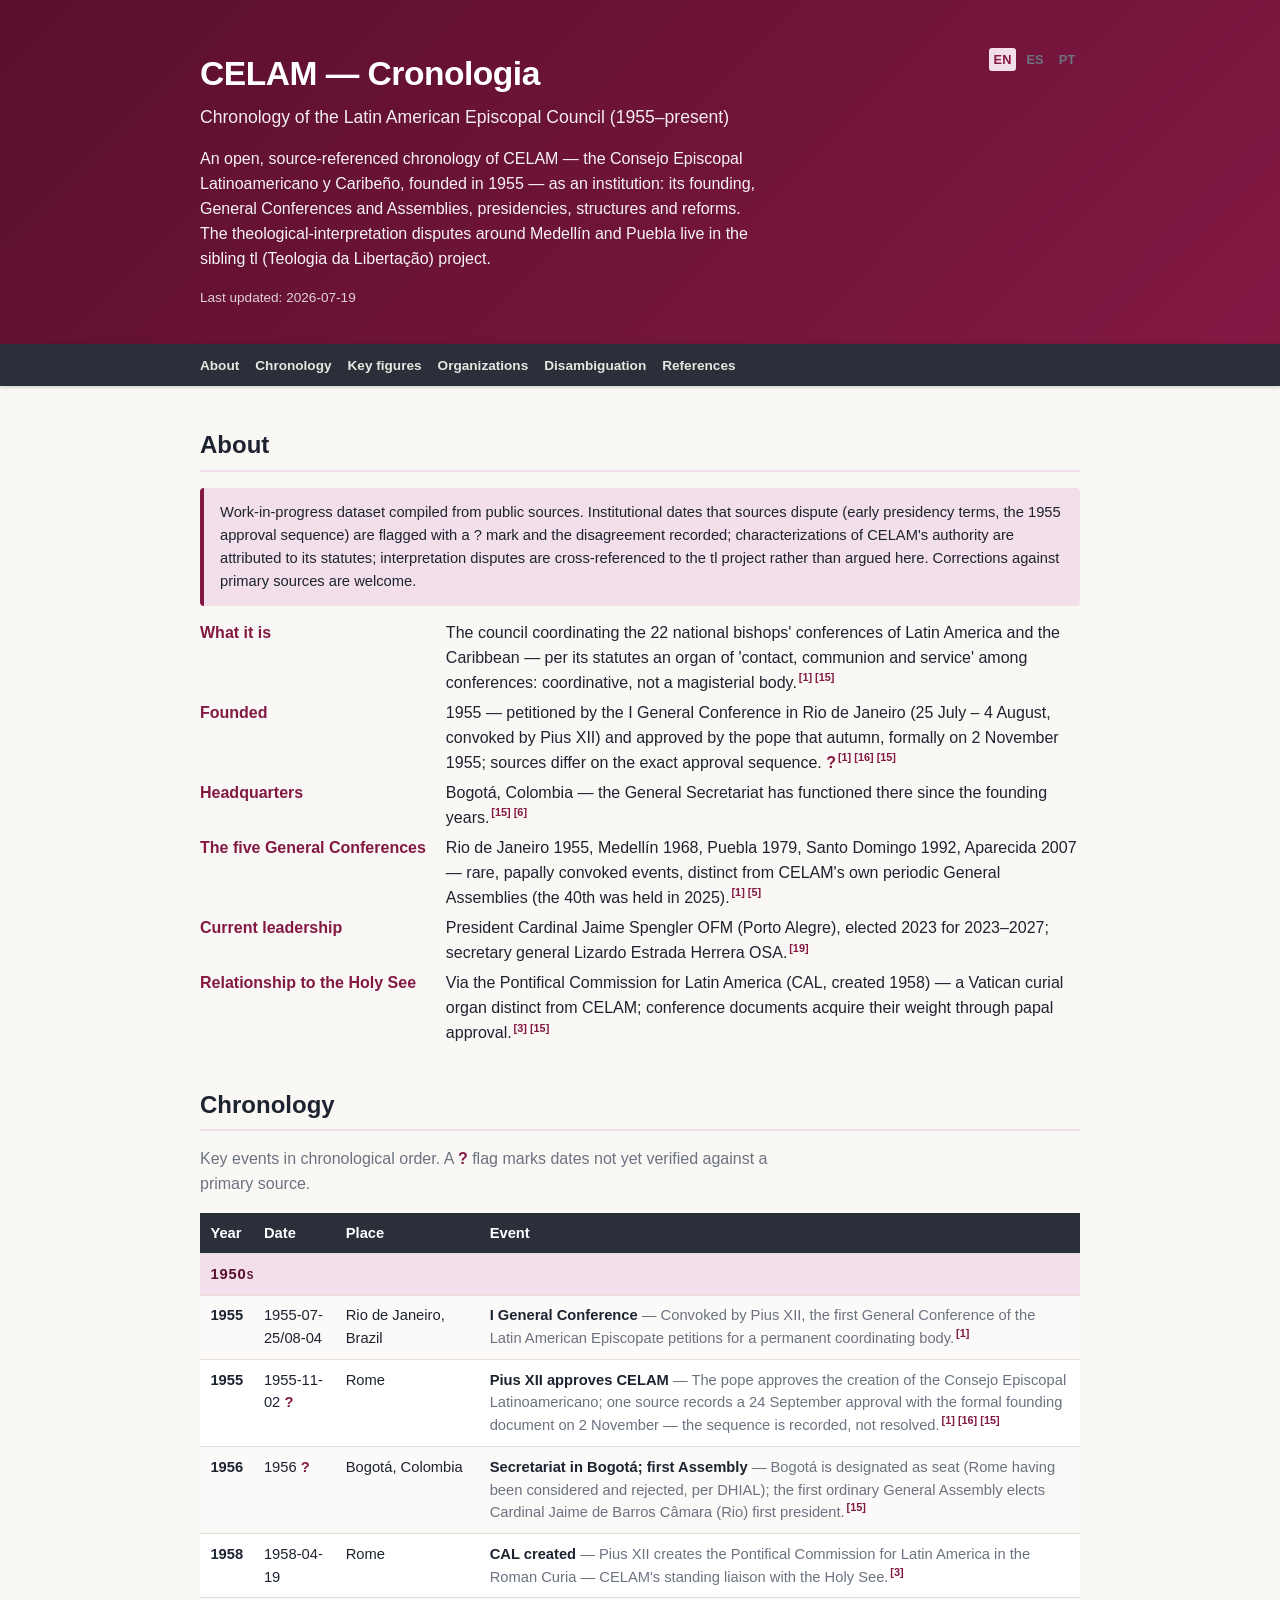
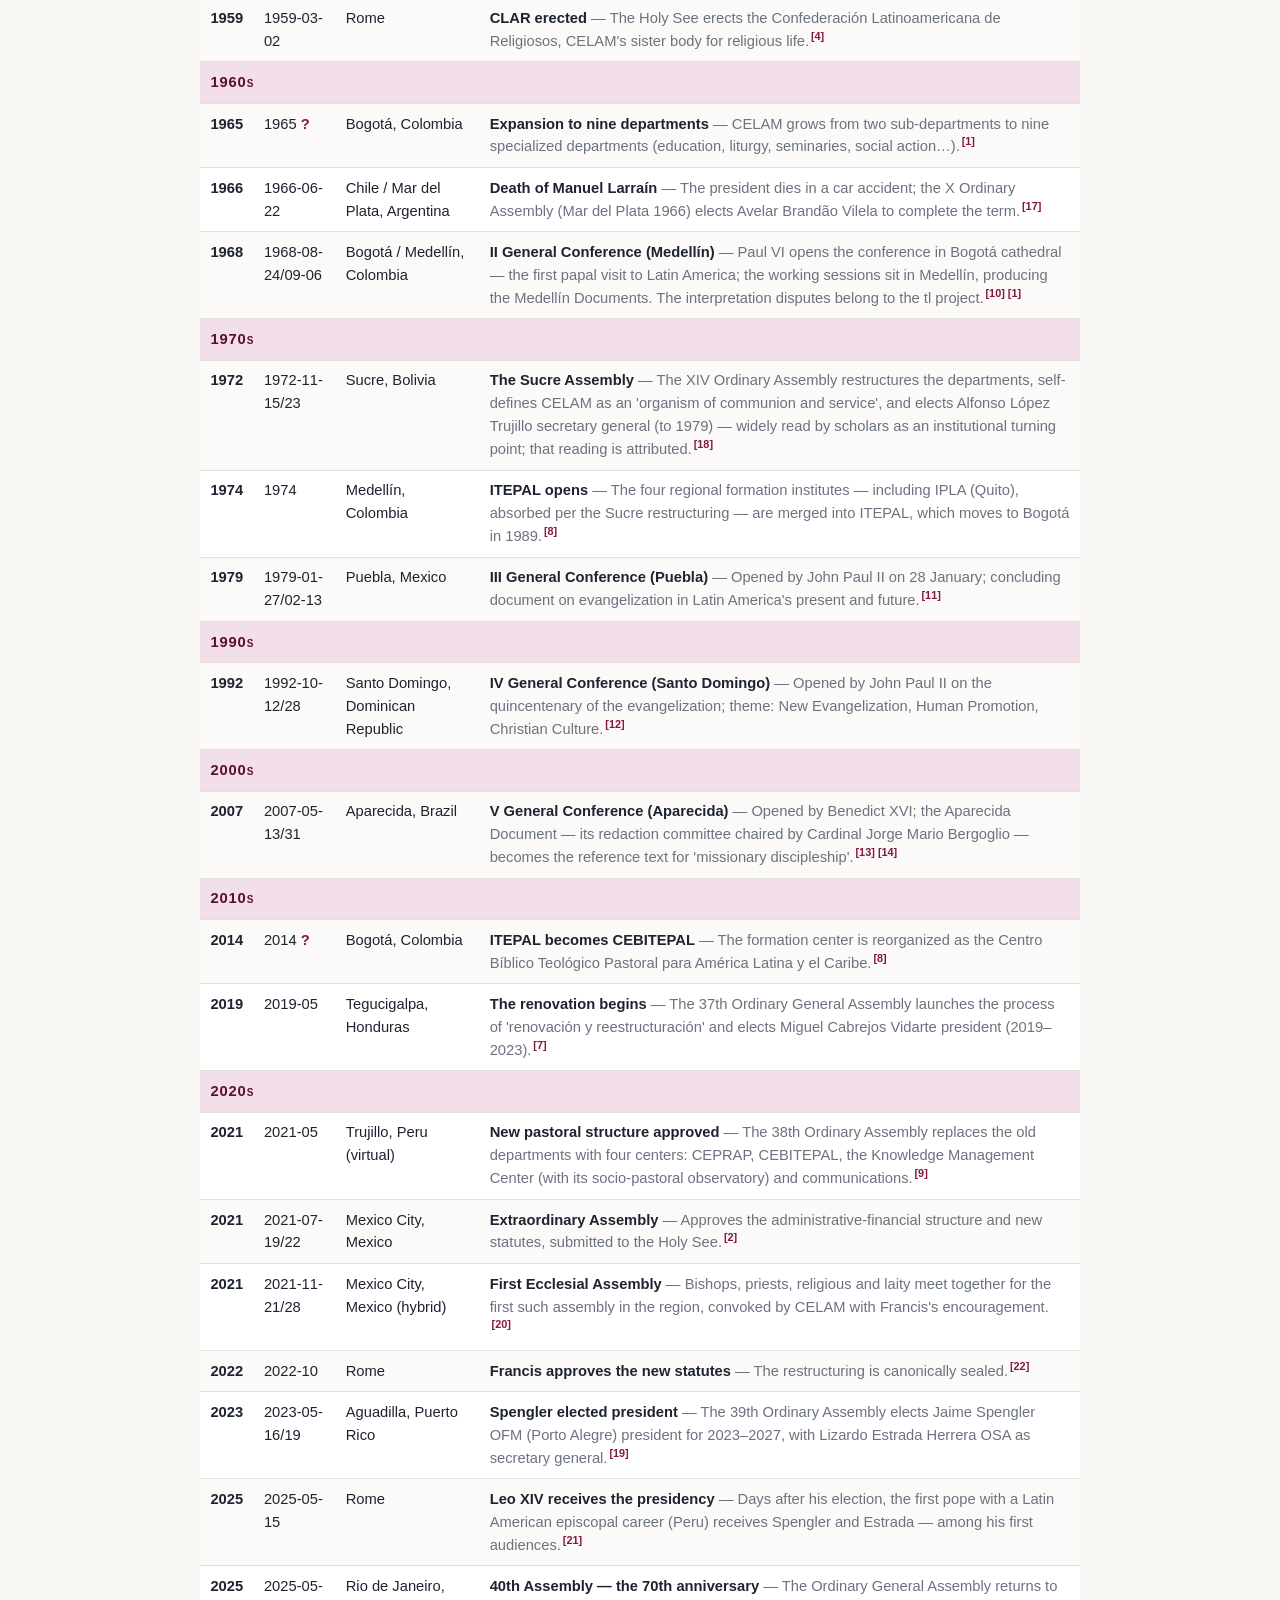
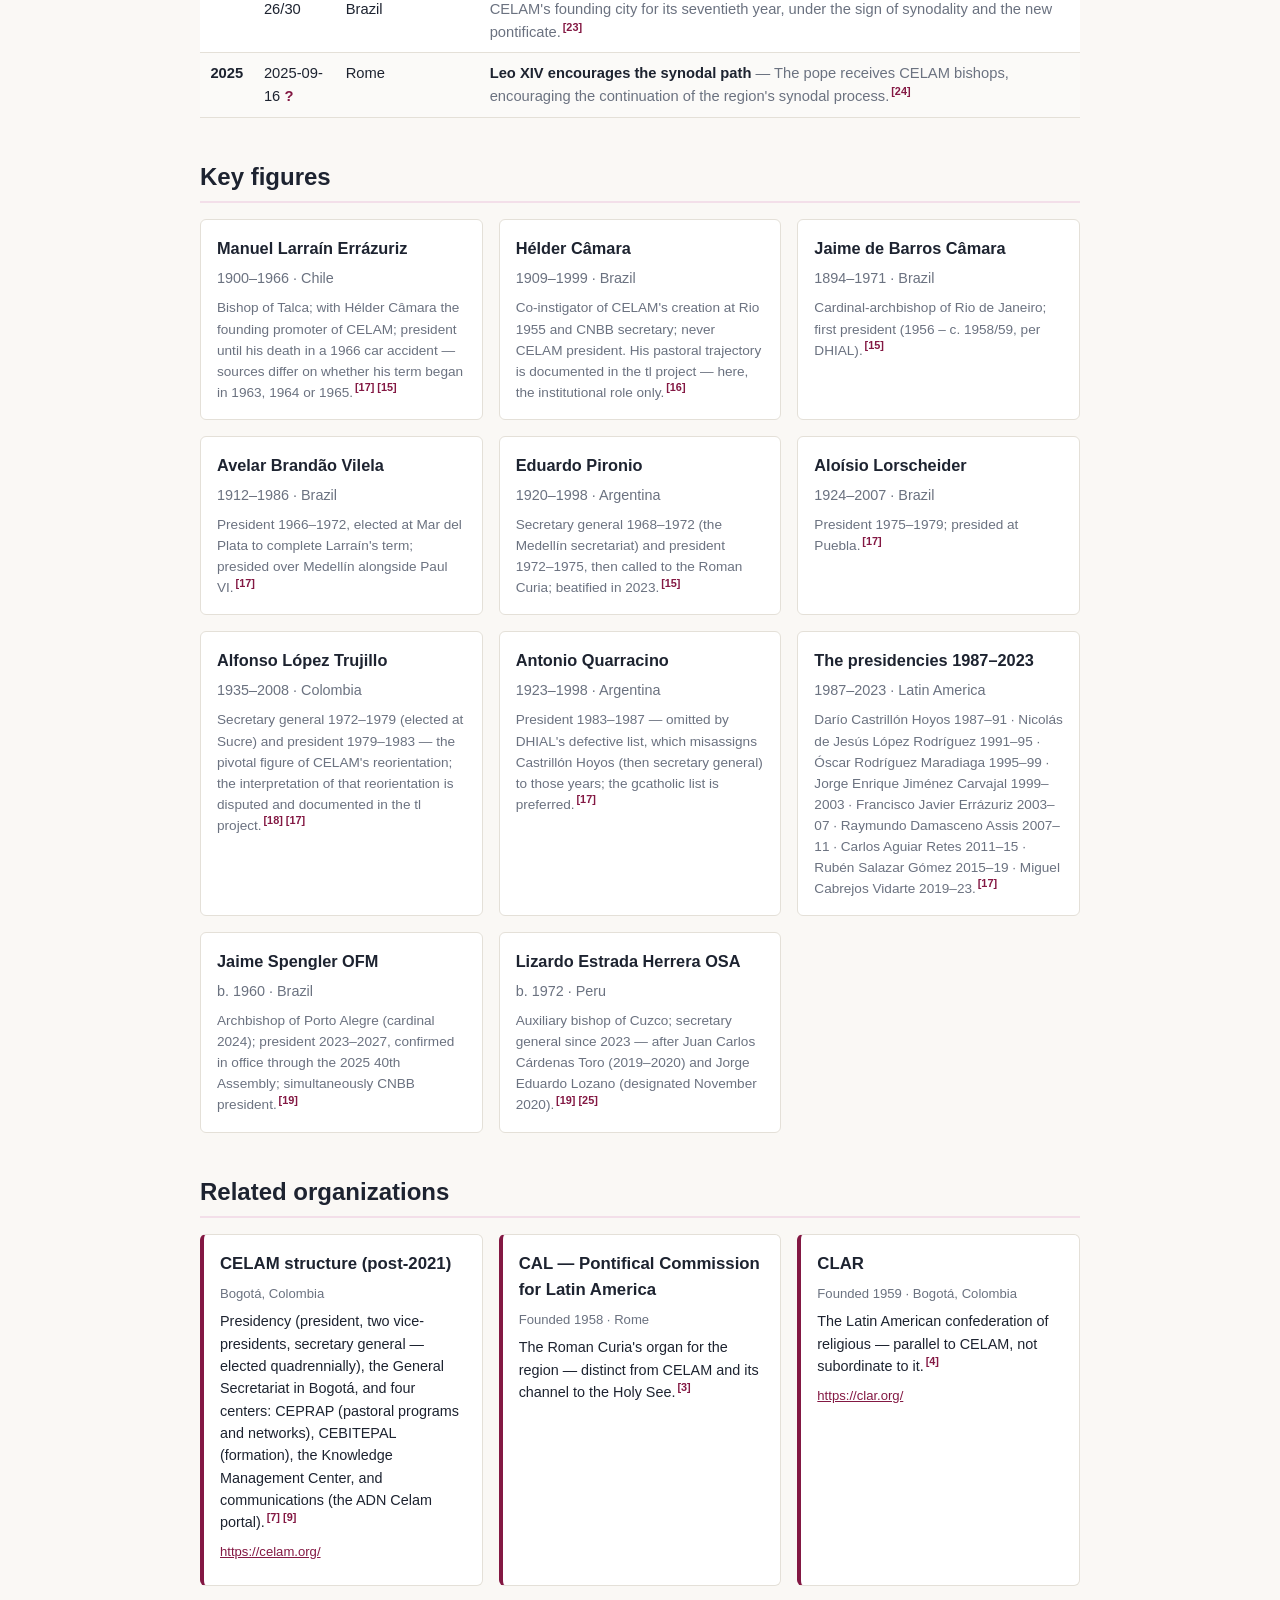
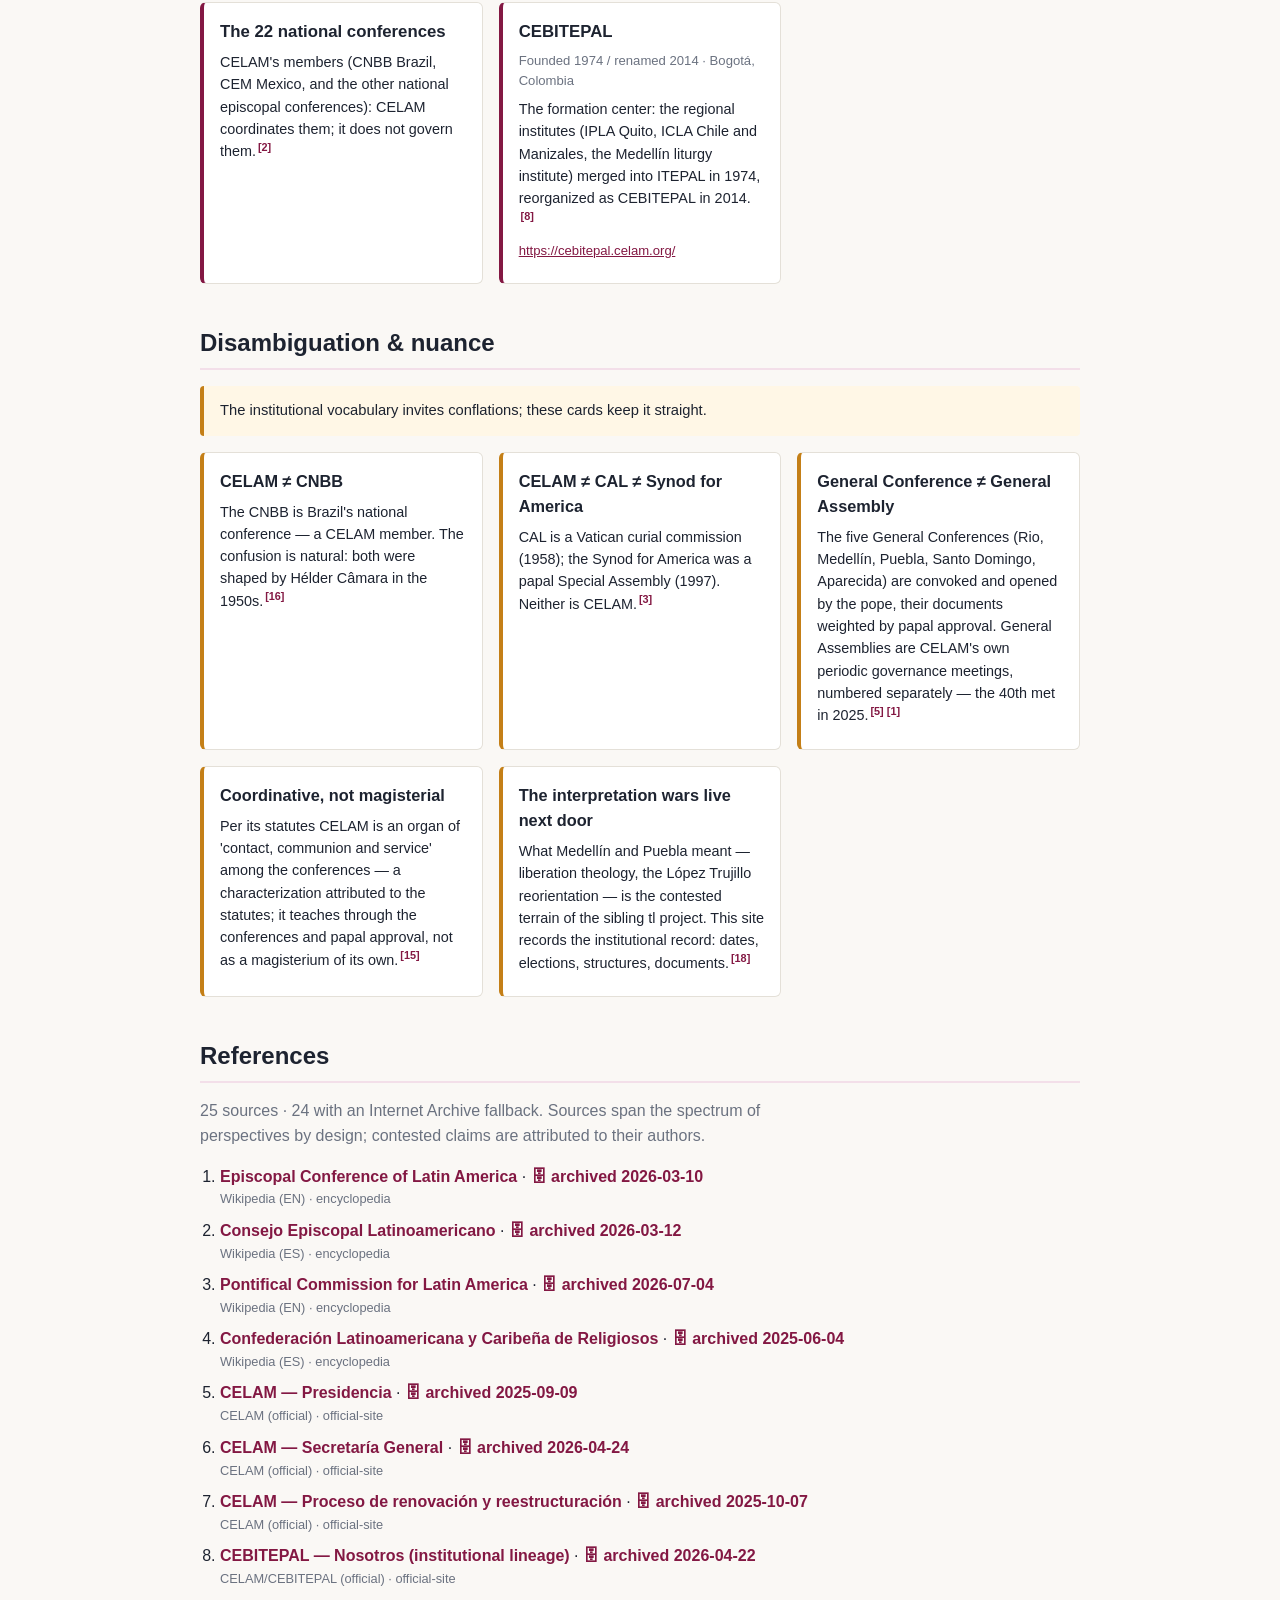
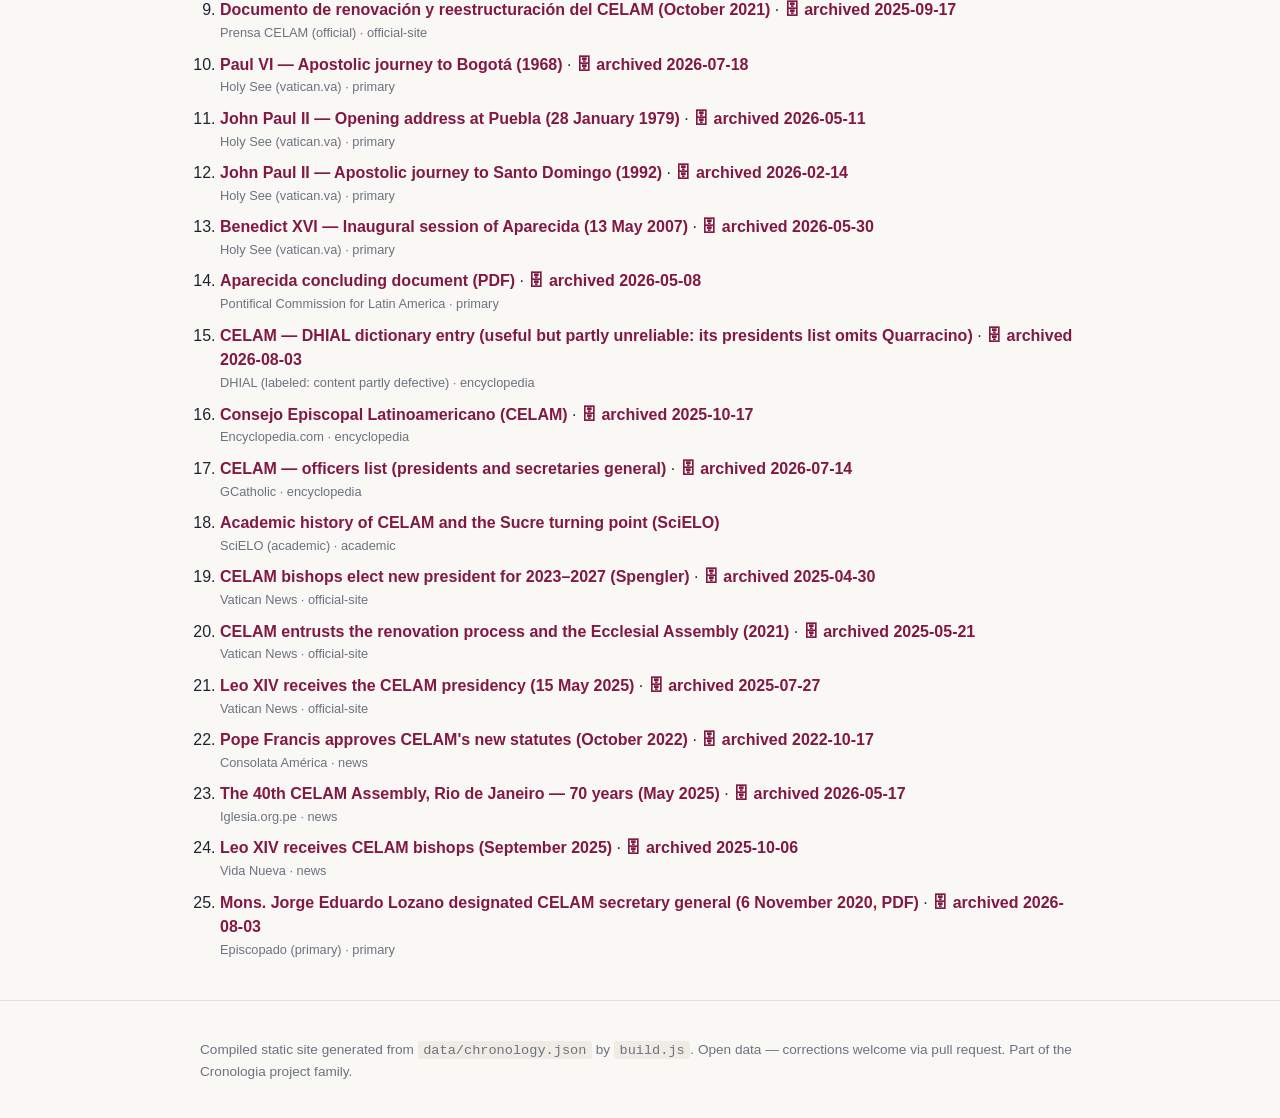
==== docs/en/index.html @ a8e1fd0c "Wayback: refresh data/archives.json (scheduled preservation run)" ====
<!DOCTYPE html>
<html lang="en">
<head>
  <meta charset="utf-8">
  <meta name="viewport" content="width=device-width, initial-scale=1">
  <title>CELAM — Cronologia</title>
  <meta name="description" content="An open, source-referenced chronology of CELAM — the Consejo Episcopal Latinoamericano y Caribeño, founded in 1955 — as an institution: its founding, General Conferences and Assemblies, presidencies, structures and reforms. The theological-interpretation disputes around Medellín and Puebla live in the sibling tl (Teologia da Libertação) project.">
  <!-- Google tag (gtag.js) -->
  <script async src="https://www.googletagmanager.com/gtag/js?id=G-R9LV1QZHVE"></script>
  <script>
    window.dataLayer = window.dataLayer || [];
    function gtag(){dataLayer.push(arguments);}
    gtag('js', new Date());
    gtag('config', 'G-R9LV1QZHVE');
  </script>
  <link rel="stylesheet" href="../styles.css">
  <link rel="canonical" href="https://cronologia.github.io/celam/en/">
  <link rel="alternate" hreflang="en" href="https://cronologia.github.io/celam/en/">
  <link rel="alternate" hreflang="es" href="https://cronologia.github.io/celam/es/">
  <link rel="alternate" hreflang="pt" href="https://cronologia.github.io/celam/pt/">
  <link rel="alternate" hreflang="x-default" href="https://cronologia.github.io/celam/">
  <meta property="og:type" content="website">
  <meta property="og:site_name" content="CELAM — Cronologia">
  <meta property="og:locale" content="en_US">
  <meta property="og:title" content="CELAM — Cronologia">
  <meta property="og:description" content="An open, source-referenced chronology of CELAM — the Consejo Episcopal Latinoamericano y Caribeño, founded in 1955 — as an institution: its founding, General Conferences and Assemblies, presidencies, structures and reforms. The theological-interpretation disputes around Medellín and Puebla live in the sibling tl (Teologia da Libertação) project.">
  <meta property="og:url" content="https://cronologia.github.io/celam/en/">
  <meta name="twitter:card" content="summary">
  <meta name="twitter:title" content="CELAM — Cronologia">
  <meta name="twitter:description" content="An open, source-referenced chronology of CELAM — the Consejo Episcopal Latinoamericano y Caribeño, founded in 1955 — as an institution: its founding, General Conferences and Assemblies, presidencies, structures and reforms. The theological-interpretation disputes around Medellín and Puebla live in the sibling tl (Teologia da Libertação) project.">
  <script type="application/ld+json">
  {
    "@context": "https://schema.org",
    "@type": "WebSite",
    "name": "CELAM — Cronologia",
    "description": "An open, source-referenced chronology of CELAM — the Consejo Episcopal Latinoamericano y Caribeño, founded in 1955 — as an institution: its founding, General Conferences and Assemblies, presidencies, structures and reforms. The theological-interpretation disputes around Medellín and Puebla live in the sibling tl (Teologia da Libertação) project.",
    "url": "https://cronologia.github.io/celam/en/",
    "inLanguage": "en"
  }
  </script>
</head>
<body>
  <header class="site-header">
    <div class="wrap">
      <nav class="lang-switch" aria-label="Language"><span class="lang-current" aria-current="true">EN</span><a href="../es/" hreflang="es">ES</a><a href="../pt/" hreflang="pt">PT</a></nav>
      <h1>CELAM — Cronologia</h1>
      <p class="subtitle">Chronology of the Latin American Episcopal Council (1955–present)</p>
      <p class="lead">An open, source-referenced chronology of CELAM — the Consejo Episcopal Latinoamericano y Caribeño, founded in 1955 — as an institution: its founding, General Conferences and Assemblies, presidencies, structures and reforms. The theological-interpretation disputes around Medellín and Puebla live in the sibling tl (Teologia da Libertação) project.</p>
      <p class="updated">Last updated: 2026-07-19</p>
    </div>
  </header>

  <nav class="site-nav">
    <div class="wrap">
      <a href="#about">About</a>
      <a href="#chronology">Chronology</a>
      <a href="#figures">Key figures</a>
      <a href="#organizations">Organizations</a>
      <a href="#disambiguation">Disambiguation</a>
      <a href="#references">References</a>
    </div>
  </nav>

  <main class="wrap">
    <section id="about">
      <h2>About</h2>
      <p class="notice">Work-in-progress dataset compiled from public sources. Institutional dates that sources dispute (early presidency terms, the 1955 approval sequence) are flagged with a ? mark and the disagreement recorded; characterizations of CELAM&#39;s authority are attributed to its statutes; interpretation disputes are cross-referenced to the tl project rather than argued here. Corrections against primary sources are welcome.</p>
      <dl class="facts">
        <dt>What it is</dt>
        <dd>The council coordinating the 22 national bishops&#39; conferences of Latin America and the Caribbean — per its statutes an organ of &#39;contact, communion and service&#39; among conferences: coordinative, not a magisterial body.<sup class="cite"><a href="#ref-1" title="Reference 1">[1]</a> <a href="#ref-15" title="Reference 15">[15]</a></sup></dd>
        <dt>Founded</dt>
        <dd>1955 — petitioned by the I General Conference in Rio de Janeiro (25 July – 4 August, convoked by Pius XII) and approved by the pope that autumn, formally on 2 November 1955; sources differ on the exact approval sequence. <span class="flag" title="Not yet verified against a primary source">?</span><sup class="cite"><a href="#ref-1" title="Reference 1">[1]</a> <a href="#ref-16" title="Reference 16">[16]</a> <a href="#ref-15" title="Reference 15">[15]</a></sup></dd>
        <dt>Headquarters</dt>
        <dd>Bogotá, Colombia — the General Secretariat has functioned there since the founding years.<sup class="cite"><a href="#ref-15" title="Reference 15">[15]</a> <a href="#ref-6" title="Reference 6">[6]</a></sup></dd>
        <dt>The five General Conferences</dt>
        <dd>Rio de Janeiro 1955, Medellín 1968, Puebla 1979, Santo Domingo 1992, Aparecida 2007 — rare, papally convoked events, distinct from CELAM&#39;s own periodic General Assemblies (the 40th was held in 2025).<sup class="cite"><a href="#ref-1" title="Reference 1">[1]</a> <a href="#ref-5" title="Reference 5">[5]</a></sup></dd>
        <dt>Current leadership</dt>
        <dd>President Cardinal Jaime Spengler OFM (Porto Alegre), elected 2023 for 2023–2027; secretary general Lizardo Estrada Herrera OSA.<sup class="cite"><a href="#ref-19" title="Reference 19">[19]</a></sup></dd>
        <dt>Relationship to the Holy See</dt>
        <dd>Via the Pontifical Commission for Latin America (CAL, created 1958) — a Vatican curial organ distinct from CELAM; conference documents acquire their weight through papal approval.<sup class="cite"><a href="#ref-3" title="Reference 3">[3]</a> <a href="#ref-15" title="Reference 15">[15]</a></sup></dd>
      </dl>
    </section>

    <section id="chronology">
      <h2>Chronology</h2>
      <p class="section-intro">Key events in chronological order. A <span class="flag">?</span> flag marks
      dates not yet verified against a primary source.</p>
      <div class="table-scroll">
      <table class="meetings">
        <thead>
          <tr><th>Year</th><th>Date</th><th>Place</th><th>Event</th></tr>
        </thead>
        <tbody>
        <tr class="decade-row" id="decade-1950"><th colspan="4">1950s</th></tr>
        <tr>
          <td class="year">1955</td>
          <td>1955-07-25/08-04</td>
          <td>Rio de Janeiro, Brazil</td>
          <td><strong>I General Conference</strong> <span class="muted">— Convoked by Pius XII, the first General Conference of the Latin American Episcopate petitions for a permanent coordinating body.</span><sup class="cite"><a href="#ref-1" title="Reference 1">[1]</a></sup></td>
        </tr>
        <tr>
          <td class="year">1955</td>
          <td>1955-11-02 <span class="flag" title="Date not yet verified against a primary source">?</span></td>
          <td>Rome</td>
          <td><strong>Pius XII approves CELAM</strong> <span class="muted">— The pope approves the creation of the Consejo Episcopal Latinoamericano; one source records a 24 September approval with the formal founding document on 2 November — the sequence is recorded, not resolved.</span><sup class="cite"><a href="#ref-1" title="Reference 1">[1]</a> <a href="#ref-16" title="Reference 16">[16]</a> <a href="#ref-15" title="Reference 15">[15]</a></sup></td>
        </tr>
        <tr>
          <td class="year">1956</td>
          <td>1956 <span class="flag" title="Date not yet verified against a primary source">?</span></td>
          <td>Bogotá, Colombia</td>
          <td><strong>Secretariat in Bogotá; first Assembly</strong> <span class="muted">— Bogotá is designated as seat (Rome having been considered and rejected, per DHIAL); the first ordinary General Assembly elects Cardinal Jaime de Barros Câmara (Rio) first president.</span><sup class="cite"><a href="#ref-15" title="Reference 15">[15]</a></sup></td>
        </tr>
        <tr>
          <td class="year">1958</td>
          <td>1958-04-19</td>
          <td>Rome</td>
          <td><strong>CAL created</strong> <span class="muted">— Pius XII creates the Pontifical Commission for Latin America in the Roman Curia — CELAM&#39;s standing liaison with the Holy See.</span><sup class="cite"><a href="#ref-3" title="Reference 3">[3]</a></sup></td>
        </tr>
        <tr>
          <td class="year">1959</td>
          <td>1959-03-02</td>
          <td>Rome</td>
          <td><strong>CLAR erected</strong> <span class="muted">— The Holy See erects the Confederación Latinoamericana de Religiosos, CELAM&#39;s sister body for religious life.</span><sup class="cite"><a href="#ref-4" title="Reference 4">[4]</a></sup></td>
        </tr>
        <tr class="decade-row" id="decade-1960"><th colspan="4">1960s</th></tr>
        <tr>
          <td class="year">1965</td>
          <td>1965 <span class="flag" title="Date not yet verified against a primary source">?</span></td>
          <td>Bogotá, Colombia</td>
          <td><strong>Expansion to nine departments</strong> <span class="muted">— CELAM grows from two sub-departments to nine specialized departments (education, liturgy, seminaries, social action…).</span><sup class="cite"><a href="#ref-1" title="Reference 1">[1]</a></sup></td>
        </tr>
        <tr>
          <td class="year">1966</td>
          <td>1966-06-22</td>
          <td>Chile / Mar del Plata, Argentina</td>
          <td><strong>Death of Manuel Larraín</strong> <span class="muted">— The president dies in a car accident; the X Ordinary Assembly (Mar del Plata 1966) elects Avelar Brandão Vilela to complete the term.</span><sup class="cite"><a href="#ref-17" title="Reference 17">[17]</a></sup></td>
        </tr>
        <tr>
          <td class="year">1968</td>
          <td>1968-08-24/09-06</td>
          <td>Bogotá / Medellín, Colombia</td>
          <td><strong>II General Conference (Medellín)</strong> <span class="muted">— Paul VI opens the conference in Bogotá cathedral — the first papal visit to Latin America; the working sessions sit in Medellín, producing the Medellín Documents. The interpretation disputes belong to the tl project.</span><sup class="cite"><a href="#ref-10" title="Reference 10">[10]</a> <a href="#ref-1" title="Reference 1">[1]</a></sup></td>
        </tr>
        <tr class="decade-row" id="decade-1970"><th colspan="4">1970s</th></tr>
        <tr>
          <td class="year">1972</td>
          <td>1972-11-15/23</td>
          <td>Sucre, Bolivia</td>
          <td><strong>The Sucre Assembly</strong> <span class="muted">— The XIV Ordinary Assembly restructures the departments, self-defines CELAM as an &#39;organism of communion and service&#39;, and elects Alfonso López Trujillo secretary general (to 1979) — widely read by scholars as an institutional turning point; that reading is attributed.</span><sup class="cite"><a href="#ref-18" title="Reference 18">[18]</a></sup></td>
        </tr>
        <tr>
          <td class="year">1974</td>
          <td>1974</td>
          <td>Medellín, Colombia</td>
          <td><strong>ITEPAL opens</strong> <span class="muted">— The four regional formation institutes — including IPLA (Quito), absorbed per the Sucre restructuring — are merged into ITEPAL, which moves to Bogotá in 1989.</span><sup class="cite"><a href="#ref-8" title="Reference 8">[8]</a></sup></td>
        </tr>
        <tr>
          <td class="year">1979</td>
          <td>1979-01-27/02-13</td>
          <td>Puebla, Mexico</td>
          <td><strong>III General Conference (Puebla)</strong> <span class="muted">— Opened by John Paul II on 28 January; concluding document on evangelization in Latin America&#39;s present and future.</span><sup class="cite"><a href="#ref-11" title="Reference 11">[11]</a></sup></td>
        </tr>
        <tr class="decade-row" id="decade-1990"><th colspan="4">1990s</th></tr>
        <tr>
          <td class="year">1992</td>
          <td>1992-10-12/28</td>
          <td>Santo Domingo, Dominican Republic</td>
          <td><strong>IV General Conference (Santo Domingo)</strong> <span class="muted">— Opened by John Paul II on the quincentenary of the evangelization; theme: New Evangelization, Human Promotion, Christian Culture.</span><sup class="cite"><a href="#ref-12" title="Reference 12">[12]</a></sup></td>
        </tr>
        <tr class="decade-row" id="decade-2000"><th colspan="4">2000s</th></tr>
        <tr>
          <td class="year">2007</td>
          <td>2007-05-13/31</td>
          <td>Aparecida, Brazil</td>
          <td><strong>V General Conference (Aparecida)</strong> <span class="muted">— Opened by Benedict XVI; the Aparecida Document — its redaction committee chaired by Cardinal Jorge Mario Bergoglio — becomes the reference text for &#39;missionary discipleship&#39;.</span><sup class="cite"><a href="#ref-13" title="Reference 13">[13]</a> <a href="#ref-14" title="Reference 14">[14]</a></sup></td>
        </tr>
        <tr class="decade-row" id="decade-2010"><th colspan="4">2010s</th></tr>
        <tr>
          <td class="year">2014</td>
          <td>2014 <span class="flag" title="Date not yet verified against a primary source">?</span></td>
          <td>Bogotá, Colombia</td>
          <td><strong>ITEPAL becomes CEBITEPAL</strong> <span class="muted">— The formation center is reorganized as the Centro Bíblico Teológico Pastoral para América Latina y el Caribe.</span><sup class="cite"><a href="#ref-8" title="Reference 8">[8]</a></sup></td>
        </tr>
        <tr>
          <td class="year">2019</td>
          <td>2019-05</td>
          <td>Tegucigalpa, Honduras</td>
          <td><strong>The renovation begins</strong> <span class="muted">— The 37th Ordinary General Assembly launches the process of &#39;renovación y reestructuración&#39; and elects Miguel Cabrejos Vidarte president (2019–2023).</span><sup class="cite"><a href="#ref-7" title="Reference 7">[7]</a></sup></td>
        </tr>
        <tr class="decade-row" id="decade-2020"><th colspan="4">2020s</th></tr>
        <tr>
          <td class="year">2021</td>
          <td>2021-05</td>
          <td>Trujillo, Peru (virtual)</td>
          <td><strong>New pastoral structure approved</strong> <span class="muted">— The 38th Ordinary Assembly replaces the old departments with four centers: CEPRAP, CEBITEPAL, the Knowledge Management Center (with its socio-pastoral observatory) and communications.</span><sup class="cite"><a href="#ref-9" title="Reference 9">[9]</a></sup></td>
        </tr>
        <tr>
          <td class="year">2021</td>
          <td>2021-07-19/22</td>
          <td>Mexico City, Mexico</td>
          <td><strong>Extraordinary Assembly</strong> <span class="muted">— Approves the administrative-financial structure and new statutes, submitted to the Holy See.</span><sup class="cite"><a href="#ref-2" title="Reference 2">[2]</a></sup></td>
        </tr>
        <tr>
          <td class="year">2021</td>
          <td>2021-11-21/28</td>
          <td>Mexico City, Mexico (hybrid)</td>
          <td><strong>First Ecclesial Assembly</strong> <span class="muted">— Bishops, priests, religious and laity meet together for the first such assembly in the region, convoked by CELAM with Francis&#39;s encouragement.</span><sup class="cite"><a href="#ref-20" title="Reference 20">[20]</a></sup></td>
        </tr>
        <tr>
          <td class="year">2022</td>
          <td>2022-10</td>
          <td>Rome</td>
          <td><strong>Francis approves the new statutes</strong> <span class="muted">— The restructuring is canonically sealed.</span><sup class="cite"><a href="#ref-22" title="Reference 22">[22]</a></sup></td>
        </tr>
        <tr>
          <td class="year">2023</td>
          <td>2023-05-16/19</td>
          <td>Aguadilla, Puerto Rico</td>
          <td><strong>Spengler elected president</strong> <span class="muted">— The 39th Ordinary Assembly elects Jaime Spengler OFM (Porto Alegre) president for 2023–2027, with Lizardo Estrada Herrera OSA as secretary general.</span><sup class="cite"><a href="#ref-19" title="Reference 19">[19]</a></sup></td>
        </tr>
        <tr>
          <td class="year">2025</td>
          <td>2025-05-15</td>
          <td>Rome</td>
          <td><strong>Leo XIV receives the presidency</strong> <span class="muted">— Days after his election, the first pope with a Latin American episcopal career (Peru) receives Spengler and Estrada — among his first audiences.</span><sup class="cite"><a href="#ref-21" title="Reference 21">[21]</a></sup></td>
        </tr>
        <tr>
          <td class="year">2025</td>
          <td>2025-05-26/30</td>
          <td>Rio de Janeiro, Brazil</td>
          <td><strong>40th Assembly — the 70th anniversary</strong> <span class="muted">— The Ordinary General Assembly returns to CELAM&#39;s founding city for its seventieth year, under the sign of synodality and the new pontificate.</span><sup class="cite"><a href="#ref-23" title="Reference 23">[23]</a></sup></td>
        </tr>
        <tr>
          <td class="year">2025</td>
          <td>2025-09-16 <span class="flag" title="Date not yet verified against a primary source">?</span></td>
          <td>Rome</td>
          <td><strong>Leo XIV encourages the synodal path</strong> <span class="muted">— The pope receives CELAM bishops, encouraging the continuation of the region&#39;s synodal process.</span><sup class="cite"><a href="#ref-24" title="Reference 24">[24]</a></sup></td>
        </tr>
        </tbody>
      </table>
      </div>
    </section>

    <section id="figures">
      <h2>Key figures</h2>
      <div class="party-grid">
      <div class="party-card">
        <h3>Manuel Larraín Errázuriz</h3>
        <p class="country">1900–1966 · Chile</p>
        <p class="figures">Bishop of Talca; with Hélder Câmara the founding promoter of CELAM; president until his death in a 1966 car accident — sources differ on whether his term began in 1963, 1964 or 1965.<sup class="cite"><a href="#ref-17" title="Reference 17">[17]</a> <a href="#ref-15" title="Reference 15">[15]</a></sup></p>
        
      </div>
      <div class="party-card">
        <h3>Hélder Câmara</h3>
        <p class="country">1909–1999 · Brazil</p>
        <p class="figures">Co-instigator of CELAM&#39;s creation at Rio 1955 and CNBB secretary; never CELAM president. His pastoral trajectory is documented in the tl project — here, the institutional role only.<sup class="cite"><a href="#ref-16" title="Reference 16">[16]</a></sup></p>
        
      </div>
      <div class="party-card">
        <h3>Jaime de Barros Câmara</h3>
        <p class="country">1894–1971 · Brazil</p>
        <p class="figures">Cardinal-archbishop of Rio de Janeiro; first president (1956 – c. 1958/59, per DHIAL).<sup class="cite"><a href="#ref-15" title="Reference 15">[15]</a></sup></p>
        
      </div>
      <div class="party-card">
        <h3>Avelar Brandão Vilela</h3>
        <p class="country">1912–1986 · Brazil</p>
        <p class="figures">President 1966–1972, elected at Mar del Plata to complete Larraín&#39;s term; presided over Medellín alongside Paul VI.<sup class="cite"><a href="#ref-17" title="Reference 17">[17]</a></sup></p>
        
      </div>
      <div class="party-card">
        <h3>Eduardo Pironio</h3>
        <p class="country">1920–1998 · Argentina</p>
        <p class="figures">Secretary general 1968–1972 (the Medellín secretariat) and president 1972–1975, then called to the Roman Curia; beatified in 2023.<sup class="cite"><a href="#ref-15" title="Reference 15">[15]</a></sup></p>
        
      </div>
      <div class="party-card">
        <h3>Aloísio Lorscheider</h3>
        <p class="country">1924–2007 · Brazil</p>
        <p class="figures">President 1975–1979; presided at Puebla.<sup class="cite"><a href="#ref-17" title="Reference 17">[17]</a></sup></p>
        
      </div>
      <div class="party-card">
        <h3>Alfonso López Trujillo</h3>
        <p class="country">1935–2008 · Colombia</p>
        <p class="figures">Secretary general 1972–1979 (elected at Sucre) and president 1979–1983 — the pivotal figure of CELAM&#39;s reorientation; the interpretation of that reorientation is disputed and documented in the tl project.<sup class="cite"><a href="#ref-18" title="Reference 18">[18]</a> <a href="#ref-17" title="Reference 17">[17]</a></sup></p>
        
      </div>
      <div class="party-card">
        <h3>Antonio Quarracino</h3>
        <p class="country">1923–1998 · Argentina</p>
        <p class="figures">President 1983–1987 — omitted by DHIAL&#39;s defective list, which misassigns Castrillón Hoyos (then secretary general) to those years; the gcatholic list is preferred.<sup class="cite"><a href="#ref-17" title="Reference 17">[17]</a></sup></p>
        
      </div>
      <div class="party-card">
        <h3>The presidencies 1987–2023</h3>
        <p class="country">1987–2023 · Latin America</p>
        <p class="figures">Darío Castrillón Hoyos 1987–91 · Nicolás de Jesús López Rodríguez 1991–95 · Óscar Rodríguez Maradiaga 1995–99 · Jorge Enrique Jiménez Carvajal 1999–2003 · Francisco Javier Errázuriz 2003–07 · Raymundo Damasceno Assis 2007–11 · Carlos Aguiar Retes 2011–15 · Rubén Salazar Gómez 2015–19 · Miguel Cabrejos Vidarte 2019–23.<sup class="cite"><a href="#ref-17" title="Reference 17">[17]</a></sup></p>
        
      </div>
      <div class="party-card">
        <h3>Jaime Spengler OFM</h3>
        <p class="country">b. 1960 · Brazil</p>
        <p class="figures">Archbishop of Porto Alegre (cardinal 2024); president 2023–2027, confirmed in office through the 2025 40th Assembly; simultaneously CNBB president.<sup class="cite"><a href="#ref-19" title="Reference 19">[19]</a></sup></p>
        
      </div>
      <div class="party-card">
        <h3>Lizardo Estrada Herrera OSA</h3>
        <p class="country">b. 1972 · Peru</p>
        <p class="figures">Auxiliary bishop of Cuzco; secretary general since 2023 — after Juan Carlos Cárdenas Toro (2019–2020) and Jorge Eduardo Lozano (designated November 2020).<sup class="cite"><a href="#ref-19" title="Reference 19">[19]</a> <a href="#ref-25" title="Reference 25">[25]</a></sup></p>
        
      </div>
      </div>
    </section>

    <section id="organizations">
      <h2>Related organizations</h2>
      <div class="party-grid">
      <div class="related-card">
        <h3>CELAM structure (post-2021)</h3>
        <p class="related-meta">Bogotá, Colombia</p>
        <p>Presidency (president, two vice-presidents, secretary general — elected quadrennially), the General Secretariat in Bogotá, and four centers: CEPRAP (pastoral programs and networks), CEBITEPAL (formation), the Knowledge Management Center, and communications (the ADN Celam portal).<sup class="cite"><a href="#ref-7" title="Reference 7">[7]</a> <a href="#ref-9" title="Reference 9">[9]</a></sup></p>
        
        <p class="related-link"><a href="https://celam.org/" rel="noopener noreferrer" target="_blank">https://celam.org/</a></p>
      </div>
      <div class="related-card">
        <h3>CAL — Pontifical Commission for Latin America</h3>
        <p class="related-meta">Founded 1958 · Rome</p>
        <p>The Roman Curia&#39;s organ for the region — distinct from CELAM and its channel to the Holy See.<sup class="cite"><a href="#ref-3" title="Reference 3">[3]</a></sup></p>
        
        
      </div>
      <div class="related-card">
        <h3>CLAR</h3>
        <p class="related-meta">Founded 1959 · Bogotá, Colombia</p>
        <p>The Latin American confederation of religious — parallel to CELAM, not subordinate to it.<sup class="cite"><a href="#ref-4" title="Reference 4">[4]</a></sup></p>
        
        <p class="related-link"><a href="https://clar.org/" rel="noopener noreferrer" target="_blank">https://clar.org/</a></p>
      </div>
      <div class="related-card">
        <h3>The 22 national conferences</h3>
        
        <p>CELAM&#39;s members (CNBB Brazil, CEM Mexico, and the other national episcopal conferences): CELAM coordinates them; it does not govern them.<sup class="cite"><a href="#ref-2" title="Reference 2">[2]</a></sup></p>
        
        
      </div>
      <div class="related-card">
        <h3>CEBITEPAL</h3>
        <p class="related-meta">Founded 1974 / renamed 2014 · Bogotá, Colombia</p>
        <p>The formation center: the regional institutes (IPLA Quito, ICLA Chile and Manizales, the Medellín liturgy institute) merged into ITEPAL in 1974, reorganized as CEBITEPAL in 2014.<sup class="cite"><a href="#ref-8" title="Reference 8">[8]</a></sup></p>
        
        <p class="related-link"><a href="https://cebitepal.celam.org/" rel="noopener noreferrer" target="_blank">https://cebitepal.celam.org/</a></p>
      </div>
      </div>
    </section>

    <section id="disambiguation">
      <h2>Disambiguation &amp; nuance</h2>
      <p class="notice notice-attribution">The institutional vocabulary invites conflations; these cards keep it straight.</p>
      <div class="party-grid">
      <div class="cp-card">
        <h3>CELAM ≠ CNBB</h3>
        <p>The CNBB is Brazil&#39;s national conference — a CELAM member. The confusion is natural: both were shaped by Hélder Câmara in the 1950s.<sup class="cite"><a href="#ref-16" title="Reference 16">[16]</a></sup></p>
      </div>
      <div class="cp-card">
        <h3>CELAM ≠ CAL ≠ Synod for America</h3>
        <p>CAL is a Vatican curial commission (1958); the Synod for America was a papal Special Assembly (1997). Neither is CELAM.<sup class="cite"><a href="#ref-3" title="Reference 3">[3]</a></sup></p>
      </div>
      <div class="cp-card">
        <h3>General Conference ≠ General Assembly</h3>
        <p>The five General Conferences (Rio, Medellín, Puebla, Santo Domingo, Aparecida) are convoked and opened by the pope, their documents weighted by papal approval. General Assemblies are CELAM&#39;s own periodic governance meetings, numbered separately — the 40th met in 2025.<sup class="cite"><a href="#ref-5" title="Reference 5">[5]</a> <a href="#ref-1" title="Reference 1">[1]</a></sup></p>
      </div>
      <div class="cp-card">
        <h3>Coordinative, not magisterial</h3>
        <p>Per its statutes CELAM is an organ of &#39;contact, communion and service&#39; among the conferences — a characterization attributed to the statutes; it teaches through the conferences and papal approval, not as a magisterium of its own.<sup class="cite"><a href="#ref-15" title="Reference 15">[15]</a></sup></p>
      </div>
      <div class="cp-card">
        <h3>The interpretation wars live next door</h3>
        <p>What Medellín and Puebla meant — liberation theology, the López Trujillo reorientation — is the contested terrain of the sibling tl project. This site records the institutional record: dates, elections, structures, documents.<sup class="cite"><a href="#ref-18" title="Reference 18">[18]</a></sup></p>
      </div>
      </div>
    </section>

    <section id="references">
      <h2>References</h2>
      <p class="section-intro">25 sources · 24 with an Internet Archive fallback. Sources span the
      spectrum of perspectives by design; contested claims are attributed to their authors.</p>
      <ol class="references">
        <li id="ref-1">
          <a href="https://en.wikipedia.org/wiki/Episcopal_Conference_of_Latin_America" rel="noopener noreferrer" target="_blank">Episcopal Conference of Latin America</a> · <a class="archive-link" href="https://web.archive.org/web/20260310185251/https://en.wikipedia.org/wiki/Episcopal_Conference_of_Latin_America" rel="noopener noreferrer" target="_blank">🗄 archived 2026-03-10</a>
          <span class="ref-meta">Wikipedia (EN) · encyclopedia</span>
        </li>
        <li id="ref-2">
          <a href="https://es.wikipedia.org/wiki/Consejo_Episcopal_Latinoamericano" rel="noopener noreferrer" target="_blank">Consejo Episcopal Latinoamericano</a> · <a class="archive-link" href="https://web.archive.org/web/20260312112419/https://es.wikipedia.org/wiki/Consejo_Episcopal_Latinoamericano" rel="noopener noreferrer" target="_blank">🗄 archived 2026-03-12</a>
          <span class="ref-meta">Wikipedia (ES) · encyclopedia</span>
        </li>
        <li id="ref-3">
          <a href="https://en.wikipedia.org/wiki/Pontifical_Commission_for_Latin_America" rel="noopener noreferrer" target="_blank">Pontifical Commission for Latin America</a> · <a class="archive-link" href="https://web.archive.org/web/20260704024247/https://en.wikipedia.org/wiki/Pontifical_Commission_for_Latin_America" rel="noopener noreferrer" target="_blank">🗄 archived 2026-07-04</a>
          <span class="ref-meta">Wikipedia (EN) · encyclopedia</span>
        </li>
        <li id="ref-4">
          <a href="https://es.wikipedia.org/wiki/Confederaci%C3%B3n_Latinoamericana_y_Caribe%C3%B1a_de_Religiosos" rel="noopener noreferrer" target="_blank">Confederación Latinoamericana y Caribeña de Religiosos</a> · <a class="archive-link" href="https://web.archive.org/web/20250604183345/https://es.wikipedia.org/wiki/Confederaci%C3%B3n_Latinoamericana_y_Caribe%C3%B1a_de_Religiosos" rel="noopener noreferrer" target="_blank">🗄 archived 2025-06-04</a>
          <span class="ref-meta">Wikipedia (ES) · encyclopedia</span>
        </li>
        <li id="ref-5">
          <a href="https://celam.org/presidencia/" rel="noopener noreferrer" target="_blank">CELAM — Presidencia</a> · <a class="archive-link" href="https://web.archive.org/web/20250909081133/https://celam.org/presidencia/" rel="noopener noreferrer" target="_blank">🗄 archived 2025-09-09</a>
          <span class="ref-meta">CELAM (official) · official-site</span>
        </li>
        <li id="ref-6">
          <a href="https://celam.org/secretaria-general/" rel="noopener noreferrer" target="_blank">CELAM — Secretaría General</a> · <a class="archive-link" href="https://web.archive.org/web/20260424060611/https://celam.org/secretaria-general/" rel="noopener noreferrer" target="_blank">🗄 archived 2026-04-24</a>
          <span class="ref-meta">CELAM (official) · official-site</span>
        </li>
        <li id="ref-7">
          <a href="https://celam.org/proceso-de-renovacion-y-reestructuracion/" rel="noopener noreferrer" target="_blank">CELAM — Proceso de renovación y reestructuración</a> · <a class="archive-link" href="https://web.archive.org/web/20251007021446/https://celam.org/proceso-de-renovacion-y-reestructuracion/" rel="noopener noreferrer" target="_blank">🗄 archived 2025-10-07</a>
          <span class="ref-meta">CELAM (official) · official-site</span>
        </li>
        <li id="ref-8">
          <a href="https://cebitepal.celam.org/nosotros/" rel="noopener noreferrer" target="_blank">CEBITEPAL — Nosotros (institutional lineage)</a> · <a class="archive-link" href="https://web.archive.org/web/20260422153548/https://cebitepal.celam.org/nosotros/" rel="noopener noreferrer" target="_blank">🗄 archived 2026-04-22</a>
          <span class="ref-meta">CELAM/CEBITEPAL (official) · official-site</span>
        </li>
        <li id="ref-9">
          <a href="https://prensacelam.org/2021/10/02/documento-de-renovacion-y-reestructuracion-del-celam-un-proceso-permanente" rel="noopener noreferrer" target="_blank">Documento de renovación y reestructuración del CELAM (October 2021)</a> · <a class="archive-link" href="https://web.archive.org/web/20250917212950/https://prensacelam.org/2021/10/02/documento-de-renovacion-y-reestructuracion-del-celam-un-proceso-permanente/" rel="noopener noreferrer" target="_blank">🗄 archived 2025-09-17</a>
          <span class="ref-meta">Prensa CELAM (official) · official-site</span>
        </li>
        <li id="ref-10">
          <a href="https://www.vatican.va/content/paul-vi/en/travels/documents/bogota.html" rel="noopener noreferrer" target="_blank">Paul VI — Apostolic journey to Bogotá (1968)</a> · <a class="archive-link" href="https://web.archive.org/web/20260718170501/https://www.vatican.va/content/paul-vi/en/travels/documents/bogota.html" rel="noopener noreferrer" target="_blank">🗄 archived 2026-07-18</a>
          <span class="ref-meta">Holy See (vatican.va) · primary</span>
        </li>
        <li id="ref-11">
          <a href="https://www.vatican.va/content/john-paul-ii/en/speeches/1979/january/documents/hf_jp-ii_spe_19790128_messico-puebla-episc-latam.html" rel="noopener noreferrer" target="_blank">John Paul II — Opening address at Puebla (28 January 1979)</a> · <a class="archive-link" href="https://web.archive.org/web/20260511062457/https://www.vatican.va/content/john-paul-ii/en/speeches/1979/january/documents/hf_jp-ii_spe_19790128_messico-puebla-episc-latam.html" rel="noopener noreferrer" target="_blank">🗄 archived 2026-05-11</a>
          <span class="ref-meta">Holy See (vatican.va) · primary</span>
        </li>
        <li id="ref-12">
          <a href="https://www.vatican.va/content/john-paul-ii/en/travels/1992/travels/documents/trav_santo-domingo-1992.html" rel="noopener noreferrer" target="_blank">John Paul II — Apostolic journey to Santo Domingo (1992)</a> · <a class="archive-link" href="https://web.archive.org/web/20260214115124/https://www.vatican.va/content/john-paul-ii/en/travels/1992/travels/documents/trav_santo-domingo-1992.html" rel="noopener noreferrer" target="_blank">🗄 archived 2026-02-14</a>
          <span class="ref-meta">Holy See (vatican.va) · primary</span>
        </li>
        <li id="ref-13">
          <a href="https://www.vatican.va/content/benedict-xvi/en/speeches/2007/may/documents/hf_ben-xvi_spe_20070513_conference-aparecida.html" rel="noopener noreferrer" target="_blank">Benedict XVI — Inaugural session of Aparecida (13 May 2007)</a> · <a class="archive-link" href="https://web.archive.org/web/20260530075205/https://www.vatican.va/content/benedict-xvi/en/speeches/2007/may/documents/hf_ben-xvi_spe_20070513_conference-aparecida.html" rel="noopener noreferrer" target="_blank">🗄 archived 2026-05-30</a>
          <span class="ref-meta">Holy See (vatican.va) · primary</span>
        </li>
        <li id="ref-14">
          <a href="https://www.americalatina.va/content/dam/americalatina/Documents/12)%20Aparecida%202007.pdf" rel="noopener noreferrer" target="_blank">Aparecida concluding document (PDF)</a> · <a class="archive-link" href="https://web.archive.org/web/20260508115158/https://www.americalatina.va/content/dam/americalatina/Documents/12)%20Aparecida%202007.pdf" rel="noopener noreferrer" target="_blank">🗄 archived 2026-05-08</a>
          <span class="ref-meta">Pontifical Commission for Latin America · primary</span>
        </li>
        <li id="ref-15">
          <a href="https://www.dhial.org/diccionario/index.php/CONSEJO_EPISCOPAL_LATINOAMERICANO_(CELAM)" rel="noopener noreferrer" target="_blank">CELAM — DHIAL dictionary entry (useful but partly unreliable: its presidents list omits Quarracino)</a> · <a class="archive-link" href="https://web.archive.org/web/20260803100450/https://www.dhial.org/diccionario/index.php/CONSEJO_EPISCOPAL_LATINOAMERICANO_(CELAM)" rel="noopener noreferrer" target="_blank">🗄 archived 2026-08-03</a>
          <span class="ref-meta">DHIAL (labeled: content partly defective) · encyclopedia</span>
        </li>
        <li id="ref-16">
          <a href="https://www.encyclopedia.com/religion/encyclopedias-almanacs-transcripts-and-maps/consejo-episcopal-latinoamericano-celam" rel="noopener noreferrer" target="_blank">Consejo Episcopal Latinoamericano (CELAM)</a> · <a class="archive-link" href="https://web.archive.org/web/20251017120432/https://www.encyclopedia.com/religion/encyclopedias-almanacs-transcripts-and-maps/consejo-episcopal-latinoamericano-celam" rel="noopener noreferrer" target="_blank">🗄 archived 2025-10-17</a>
          <span class="ref-meta">Encyclopedia.com · encyclopedia</span>
        </li>
        <li id="ref-17">
          <a href="https://gcatholic.org/dioceses/org/conference-305" rel="noopener noreferrer" target="_blank">CELAM — officers list (presidents and secretaries general)</a> · <a class="archive-link" href="https://web.archive.org/web/20260714131355/https://gcatholic.org/dioceses/org/conference-305" rel="noopener noreferrer" target="_blank">🗄 archived 2026-07-14</a>
          <span class="ref-meta">GCatholic · encyclopedia</span>
        </li>
        <li id="ref-18">
          <a href="https://www.scielo.cl/scielo.php?script=sci_arttext&amp;pid=S0718-92732018000100095" rel="noopener noreferrer" target="_blank">Academic history of CELAM and the Sucre turning point (SciELO)</a>
          <span class="ref-meta">SciELO (academic) · academic</span>
        </li>
        <li id="ref-19">
          <a href="https://www.vaticannews.va/en/church/news/2023-05/celam-bishops-elect-new-president-for-the-four-year-term-2023-20.html" rel="noopener noreferrer" target="_blank">CELAM bishops elect new president for 2023–2027 (Spengler)</a> · <a class="archive-link" href="https://web.archive.org/web/20250430010537/https://www.vaticannews.va/en/church/news/2023-05/celam-bishops-elect-new-president-for-the-four-year-term-2023-20.html" rel="noopener noreferrer" target="_blank">🗄 archived 2025-04-30</a>
          <span class="ref-meta">Vatican News · official-site</span>
        </li>
        <li id="ref-20">
          <a href="https://www.vaticannews.va/es/iglesia/news/2021-07/celam-encomienda-proceso-renovacion-asamblea-eclesial-virgen.html" rel="noopener noreferrer" target="_blank">CELAM entrusts the renovation process and the Ecclesial Assembly (2021)</a> · <a class="archive-link" href="https://web.archive.org/web/20250521133557/https://www.vaticannews.va/es/iglesia/news/2021-07/celam-encomienda-proceso-renovacion-asamblea-eclesial-virgen.html" rel="noopener noreferrer" target="_blank">🗄 archived 2025-05-21</a>
          <span class="ref-meta">Vatican News · official-site</span>
        </li>
        <li id="ref-21">
          <a href="https://www.vaticannews.va/es/papa/news/2025-05/el-papa-leon-xiv-recibe-la-presidencia-del-celam.html" rel="noopener noreferrer" target="_blank">Leo XIV receives the CELAM presidency (15 May 2025)</a> · <a class="archive-link" href="https://web.archive.org/web/20250727134842/https://www.vaticannews.va/es/papa/news/2025-05/el-papa-leon-xiv-recibe-la-presidencia-del-celam.html" rel="noopener noreferrer" target="_blank">🗄 archived 2025-07-27</a>
          <span class="ref-meta">Vatican News · official-site</span>
        </li>
        <li id="ref-22">
          <a href="https://www.consolataamerica.org/es/el-papa-francisco-aprueba-los-nuevos-estatutos-del-celam/" rel="noopener noreferrer" target="_blank">Pope Francis approves CELAM&#39;s new statutes (October 2022)</a> · <a class="archive-link" href="https://web.archive.org/web/20221017133805/https://www.consolataamerica.org/es/el-papa-francisco-aprueba-los-nuevos-estatutos-del-celam/" rel="noopener noreferrer" target="_blank">🗄 archived 2022-10-17</a>
          <span class="ref-meta">Consolata América · news</span>
        </li>
        <li id="ref-23">
          <a href="https://iglesia.org.pe/2025/05/30/peru-presente-en-la-40-a-asamblea-del-celam-70-anos-sembrando-esperanza-en-america-latina/" rel="noopener noreferrer" target="_blank">The 40th CELAM Assembly, Rio de Janeiro — 70 years (May 2025)</a> · <a class="archive-link" href="https://web.archive.org/web/20260517141638/https://iglesia.org.pe/2025/05/30/peru-presente-en-la-40-a-asamblea-del-celam-70-anos-sembrando-esperanza-en-america-latina/" rel="noopener noreferrer" target="_blank">🗄 archived 2026-05-17</a>
          <span class="ref-meta">Iglesia.org.pe · news</span>
        </li>
        <li id="ref-24">
          <a href="https://www.vidanuevadigital.com/2025/09/16/leon-xiv-recibe-a-los-obispos-del-celam-y-los-anima-a-seguir-impulsando-el-camino-sinodal/" rel="noopener noreferrer" target="_blank">Leo XIV receives CELAM bishops (September 2025)</a> · <a class="archive-link" href="https://web.archive.org/web/20251006022947/https://www.vidanuevadigital.com/2025/09/16/leon-xiv-recibe-a-los-obispos-del-celam-y-los-anima-a-seguir-impulsando-el-camino-sinodal/" rel="noopener noreferrer" target="_blank">🗄 archived 2025-10-06</a>
          <span class="ref-meta">Vida Nueva · news</span>
        </li>
        <li id="ref-25">
          <a href="https://www.episcopado.org/docs/2666/CELAM.-Mons.-Jorge-Eduardo-Lozano-designado-Secretario-General-del-CELAM.-06112020.pdf" rel="noopener noreferrer" target="_blank">Mons. Jorge Eduardo Lozano designated CELAM secretary general (6 November 2020, PDF)</a> · <a class="archive-link" href="https://web.archive.org/web/20260803100601/https://episcopado.org/assetsweb/cont/2666/CELAM.-Mons.-Jorge-Eduardo-Lozano-designado-Secretario-General-del-CELAM.-06112020.pdf" rel="noopener noreferrer" target="_blank">🗄 archived 2026-08-03</a>
          <span class="ref-meta">Episcopado (primary) · primary</span>
        </li>
      </ol>
    </section>
  </main>

  <footer class="site-footer">
    <div class="wrap">
      <p>Compiled static site generated from <code>data/chronology.json</code> by <code>build.js</code>. Open data — corrections welcome via pull request.
      Part of the Cronologia project family.</p>
    </div>
  </footer>
</body>
</html>
---- docs/styles.css ----
:root {
  --bg: #faf8f5;
  --surface: #ffffff;
  --ink: #1d2330;
  --muted: #6b7280;
  --accent: #831843;
  --accent-dark: #5a0f2e;
  --accent-soft: #f3dfe9;
  --line: #e4e0d8;
  --maxw: 920px;
}

* { box-sizing: border-box; }

html { scroll-behavior: smooth; }

body {
  margin: 0;
  font-family: -apple-system, BlinkMacSystemFont, "Segoe UI", Roboto, Helvetica, Arial, sans-serif;
  color: var(--ink);
  background: var(--bg);
  line-height: 1.55;
}

.wrap { max-width: var(--maxw); margin: 0 auto; padding: 0 1.25rem; }

/* Header */
.site-header {
  background: linear-gradient(135deg, var(--accent-dark), var(--accent));
  color: #fff;
  padding: 3rem 0 2.25rem;
}
.site-header h1 { margin: 0 0 .25rem; font-size: 2.1rem; letter-spacing: -.5px; }
.site-header .subtitle { margin: 0 0 1rem; font-size: 1.1rem; opacity: .92; }
.site-header .lead { margin: 0 0 1rem; max-width: 64ch; opacity: .95; }
.site-header .updated { margin: 0; font-size: .85rem; opacity: .8; }
.viz-chips { display: flex; flex-wrap: wrap; gap: .5rem; margin: .9rem 0 0; }
.viz-chips a { display: inline-block; background: rgba(255,255,255,.14); border: 1px solid rgba(255,255,255,.35); color: #fff; text-decoration: none; font-size: .82rem; font-weight: 600; padding: .3rem .75rem; border-radius: 999px; white-space: nowrap; }
.viz-chips a:hover { background: rgba(255,255,255,.28); }

/* Nav */
.site-nav { position: sticky; top: 0; z-index: 10; background: #2a2f3a; box-shadow: 0 1px 4px rgba(0,0,0,.2); }
.site-nav .wrap { display: flex; flex-wrap: wrap; gap: .25rem 1rem; padding: .5rem 1.25rem; }
.site-nav a { color: #e8e6e1; text-decoration: none; font-size: .85rem; font-weight: 600; padding: .15rem 0; white-space: nowrap; }
.site-nav a:hover { color: #fff; border-bottom: 2px solid var(--accent); }

/* Sections */
main { padding: 2rem 1.25rem 3rem; }
section { margin: 2.5rem 0; }
h2 {
  font-size: 1.5rem;
  border-bottom: 2px solid var(--accent-soft);
  padding-bottom: .4rem;
  margin-bottom: 1rem;
}
h3 { font-size: 1.1rem; margin: 1.5rem 0 .5rem; }
.section-intro { color: var(--muted); max-width: 70ch; }

/* Notice */
.notice {
  background: var(--accent-soft);
  border-left: 4px solid var(--accent);
  padding: .85rem 1rem;
  border-radius: 4px;
  font-size: .92rem;
}
.notice-attribution { background: #fff7e6; border-left-color: #c47f17; margin-bottom: 1rem; }

/* Facts list */
.facts { display: grid; grid-template-columns: max-content 1fr; gap: .35rem 1.25rem; margin: 0; }
.facts dt { font-weight: 600; color: var(--accent); }
.facts dd { margin: 0; }

/* Chronology table */
.table-scroll { overflow-x: auto; }
table.meetings { width: 100%; border-collapse: collapse; font-size: .92rem; background: var(--surface); }
table.meetings th, table.meetings td { text-align: left; padding: .55rem .65rem; border-bottom: 1px solid var(--line); vertical-align: top; }
table.meetings thead th { background: #2a2f3a; color: #fff; position: sticky; top: 0; }
table.meetings tbody tr:nth-child(even) { background: #fbfaf8; }
tr.decade-row th { background: var(--accent-soft); color: var(--accent-dark); font-variant: small-caps; letter-spacing: .06em; }
td.year { font-weight: 700; white-space: nowrap; }
.muted { color: var(--muted); }
.flag { color: var(--accent); font-weight: 700; cursor: help; }

/* Card grids (figures, organizations, disambiguation) */
.party-grid { display: grid; grid-template-columns: repeat(auto-fill, minmax(260px, 1fr)); gap: 1rem; }
.party-card { background: var(--surface); border: 1px solid var(--line); border-radius: 6px; padding: 1rem; }
.party-card h3 { margin: 0 0 .35rem; font-size: 1.02rem; }
.party-card .country { margin: 0 0 .5rem; font-size: .9rem; color: var(--muted); }
.party-card .figures, .party-card .party-notes { margin: .35rem 0 0; font-size: .85rem; color: var(--muted); }

.related-card { background: var(--surface); border: 1px solid var(--line); border-left: 4px solid var(--accent); border-radius: 6px; padding: 1rem; }
.related-card h3 { margin: 0 0 .25rem; font-size: 1.05rem; }
.related-card p { margin: .4rem 0; font-size: .9rem; }
.related-meta { color: var(--muted); font-size: .82rem !important; }
.related-link a { color: var(--accent); font-size: .82rem; word-break: break-all; }

.cp-card { background: var(--surface); border: 1px solid var(--line); border-left: 4px solid #c47f17; border-radius: 6px; padding: 1rem; }
.cp-card h3 { margin: 0 0 .25rem; font-size: 1.02rem; }
.cp-card p { margin: .4rem 0; font-size: .9rem; }

/* Citations */
/* Inline glossary cross-links (from [[term-id]] markers in prose fields). */
.glossary-link { color: var(--accent); text-decoration: none; border-bottom: 1px dotted var(--accent); }
.glossary-link:hover { border-bottom-style: solid; }

sup.cite { font-size: .68rem; line-height: 0; margin-left: .12rem; }
sup.cite a { color: var(--accent); text-decoration: none; font-weight: 700; }
sup.cite a:hover { text-decoration: underline; }
ol.references li:target { background: var(--accent-soft); border-radius: 4px; padding: .2rem .35rem; }

/* References */
ol.references { padding-left: 1.25rem; }
ol.references li { margin-bottom: .6rem; }
ol.references a { color: var(--accent); text-decoration: none; font-weight: 600; }
ol.references a:hover { text-decoration: underline; }
.ref-meta { display: block; color: var(--muted); font-size: .8rem; }
.archive-link { color: var(--muted); font-weight: 600; text-decoration: none; }
.archive-link:hover { color: var(--accent); text-decoration: underline; }

/* Footer */
.site-footer { border-top: 1px solid var(--line); padding: 1.5rem 0; color: var(--muted); font-size: .85rem; }
.site-footer code { background: #efece6; padding: .1rem .35rem; border-radius: 3px; }

/* Genealogy / lineage trees (fsspx pattern; rendered only when the data
   declares `lineage`/`episcopalLineage`) */
.lineage-branch { background: var(--surface); border: 1px solid var(--line); border-left: 4px solid var(--accent); border-radius: 6px; padding: 1rem 1.25rem; margin: 1rem 0; }
.lineage-branch h3 { margin: 0 0 .25rem; }
.lineage-branch.lineage-separate { border-left-color: #c47f17; background: #fffdf7; }
ul.tree, ul.tree ul { list-style: none; margin: 0; padding-left: 1.4rem; }
ul.tree { padding-left: 0; margin-top: .6rem; }
ul.tree ul { position: relative; }
ul.tree ul::before { content: ""; position: absolute; top: 0; bottom: .75em; left: .35rem; border-left: 2px solid var(--line); }
ul.tree li { position: relative; padding: .25rem 0 .25rem .5rem; }
ul.tree ul li::before { content: ""; position: absolute; top: 1em; left: -1.05rem; width: 1.3rem; border-top: 2px solid var(--line); }
.tree-node strong { color: var(--ink); }
.tree-detail { color: var(--muted); font-size: .85rem; }
.tree-status { font-size: .78rem; color: var(--accent-dark); background: var(--accent-soft); display: inline-block; border-radius: 999px; padding: .05rem .6rem; margin: .15rem 0 0; }
.lineage-separate .tree-status { color: #7a5410; background: #f7ecd4; }

/* Typed edges: solid connector = direct consecration/initiation (default);
   dashed connector = indirect reference/association, NOT lineage */
ul.tree ul li.tree-edge-indirect::before { border-top-style: dashed; }
.tree-edge-label { font-size: .72rem; font-style: italic; color: var(--muted); background: #f3f1ec; border: 1px dashed var(--line); border-radius: 999px; padding: 0 .5rem; white-space: nowrap; }
.lineage-legend { display: flex; flex-wrap: wrap; gap: .5rem 1.5rem; margin: .75rem 0 .25rem; font-size: .82rem; color: var(--muted); }
.legend-item { display: inline-flex; align-items: center; gap: .45rem; }
.legend-swatch { display: inline-block; width: 2rem; height: 0; border-top: 2px solid var(--muted); }
.legend-swatch.legend-indirect { border-top-style: dashed; }

/* Branch timeline ("subway diagram"; rendered only when the data declares
   `branchTimeline`). The SVG keeps its natural size inside a horizontal
   scroll container on small screens; print scales it to the page. */
.viz-scroll { overflow-x: auto; -webkit-overflow-scrolling: touch; }
figure.branch-timeline { margin: 1rem 0 0; }
.branch-timeline-svg { display: block; }
.branch-timeline-svg text { font-family: inherit; }
.branch-timeline-svg .bt-tick line { stroke: var(--line); stroke-width: 1; }
.branch-timeline-svg .bt-tick text { fill: var(--muted); font-size: 12px; text-anchor: middle; }
.branch-timeline-svg .bt-line line, .branch-timeline-svg .bt-line path { stroke-width: 4; fill: none; stroke-linecap: round; }
.branch-timeline-svg .bt-label { font-size: 13px; font-weight: 600; fill: var(--ink); }
.branch-timeline-svg .bt-trunk line { stroke: var(--accent); }
.branch-timeline-svg .bt-trunk circle { fill: var(--accent); }
.branch-timeline-svg .bt-c0 path { stroke: #c2571f; } .branch-timeline-svg .bt-c0 circle { fill: #c2571f; }
.branch-timeline-svg .bt-c1 path { stroke: #2f7d4f; } .branch-timeline-svg .bt-c1 circle { fill: #2f7d4f; }
.branch-timeline-svg .bt-c2 path { stroke: #7b4fa6; } .branch-timeline-svg .bt-c2 circle { fill: #7b4fa6; }
.branch-timeline-svg .bt-c3 path { stroke: #b02a37; } .branch-timeline-svg .bt-c3 circle { fill: #b02a37; }
.branch-timeline-svg .bt-c4 path { stroke: #0f7f8b; } .branch-timeline-svg .bt-c4 circle { fill: #0f7f8b; }
.branch-timeline-svg .bt-c5 path { stroke: #946200; } .branch-timeline-svg .bt-c5 circle { fill: #946200; }
figure.branch-timeline figcaption { margin-top: .75rem; }
ol.branch-notes { margin: 0; padding-left: 1.25rem; font-size: .88rem; }
ol.branch-notes li { margin-bottom: .35rem; }

/* Contested-numbers chart (rendered only when the data declares
   `numbersChart`). Each series is a self-contained panel on its OWN axis and
   unit — the series are deliberately never merged onto one scale. */
figure.numbers-chart { margin: 1rem 0 0; }
.nc-series { background: var(--surface); border: 1px solid var(--line); border-radius: 6px; padding: .85rem 1rem; margin: 0 0 1rem; }
.nc-series-head { display: flex; flex-wrap: wrap; align-items: baseline; justify-content: space-between; gap: .35rem .75rem; }
.nc-series-label { font-weight: 700; }
.nc-source-badge { font-size: .74rem; font-weight: 600; color: var(--accent-dark); background: var(--accent-soft); border-radius: 999px; padding: .1rem .6rem; white-space: nowrap; }
.nc-axis-note { font-size: .76rem; color: var(--muted); margin: .1rem 0 .55rem; }
.nc-row { display: flex; align-items: center; flex-wrap: wrap; gap: .25rem .6rem; margin: .35rem 0; }
.nc-year { flex: 0 0 2.4rem; font-weight: 700; font-size: .8rem; color: var(--muted); }
.nc-track { flex: 1 1 140px; min-width: 120px; height: 1.05rem; background: #f0ece5; border-radius: 3px; overflow: hidden; }
.nc-bar { display: block; height: 100%; border-radius: 3px; }
.nc-value { flex: 1 1 100%; margin-left: 3rem; font-size: .82rem; color: var(--ink); }
.nc-axis { display: flex; align-items: center; gap: .6rem; margin-top: .15rem; }
.nc-ticks { flex: 1 1 140px; min-width: 120px; display: flex; justify-content: space-between; font-size: .7rem; color: var(--muted); }
.nc-c0 { background: #c2571f; } .nc-c1 { background: #2f7d4f; } .nc-c2 { background: #7b4fa6; }
.nc-c3 { background: #b02a37; } .nc-c4 { background: #0f7f8b; } .nc-c5 { background: #946200; }
figure.numbers-chart figcaption { margin-top: .25rem; }

/* Mobile baseline: compact header + nav as a single horizontal scroll strip */
@media (max-width: 560px) {
  .site-header { padding: 1.4rem 0 1.1rem; }
  .site-header h1 { font-size: 1.5rem; }
  .site-header .subtitle { font-size: .95rem; margin-bottom: .5rem; }
  .site-header .lead { display: none; }
  .site-header .updated { font-size: .78rem; }
  .site-nav .wrap { flex-wrap: nowrap; overflow-x: auto; -webkit-overflow-scrolling: touch; scrollbar-width: none; gap: 1rem; padding: .55rem 1rem; }
  .site-nav .wrap::-webkit-scrollbar { display: none; }
  .site-nav a { font-size: .82rem; }
  .facts { grid-template-columns: 1fr; gap: .1rem; }
  .facts dt { margin-top: .5rem; }
  .nc-value { margin-left: 0; }
}

/* Print baseline (book series): every visualization is a static figure that
   fits a book page — no scroll containers, no navigation chrome */
@media print {
  * { print-color-adjust: exact; -webkit-print-color-adjust: exact; }
  body { background: #fff; }
  .site-header { background: none; color: var(--ink); padding: 1rem 0; }
  .site-nav, .viz-chips { display: none; }
  a { color: inherit; }
  section { margin: 1.25rem 0; }
  table.meetings thead th { position: static; }
  /* Figures must not split across pages */
  .lineage-branch, figure.branch-timeline, figure.numbers-chart, figure.chrono-spine, .nc-series, .party-card, .related-card, .cp-card { break-inside: avoid; page-break-inside: avoid; }
  /* Trees are static HTML/CSS and print as-is; the subway SVG scales to the
     page width via its viewBox instead of scrolling */
  .viz-scroll { overflow: visible; }
  .branch-timeline-svg { width: 100% !important; height: auto !important; }
}

/* ---------------------------------------------------------------------------
   Chronology spine — the density figure at the top of the page.

   Every quantity is encoded twice: bar height AND the printed count. Nothing
   is carried by colour alone, so the figure survives greyscale, print and
   colour-vision deficiency. The unverified segment is distinguished by a
   repeating-gradient hatch, not a hue.
   ------------------------------------------------------------------------ */
.visually-hidden {
  position: absolute; width: 1px; height: 1px; margin: -1px; padding: 0;
  overflow: hidden; clip: rect(0 0 0 0); clip-path: inset(50%); white-space: nowrap;
}

figure.chrono-spine { margin: 0 0 .5rem; }
ol.cs-track-list {
  display: flex; align-items: flex-end; gap: .3rem;
  margin: 0; padding: 0; list-style: none; min-height: 132px;
}
.cs-col { flex: 1 1 0; min-width: 38px; text-align: center; }
.cs-col a {
  display: flex; flex-direction: column; align-items: center; justify-content: flex-end;
  height: 100%; text-decoration: none; color: inherit; border-radius: 4px; padding: .15rem 0;
}
.cs-col a:hover, .cs-col a:focus-visible { background: var(--accent-soft); outline: none; }
.cs-col a:focus-visible { box-shadow: 0 0 0 2px var(--accent); }
.cs-count { font-size: .78rem; font-weight: 700; color: var(--muted); line-height: 1.4; }
.cs-col a:hover .cs-count, .cs-col a:focus-visible .cs-count { color: var(--accent-dark); }
.cs-track { display: block; width: 100%; height: 84px; display: flex; align-items: flex-end; }
.cs-bar {
  display: block; width: 100%; background: var(--accent); border-radius: 2px 2px 0 0;
  min-height: 3px; position: relative; overflow: hidden;
}
/* Unverified dates: a hatch sitting at the TOP of the bar, so the verified
   portion stays readable as a solid block underneath it. */
.cs-unverified {
  display: block; width: 100%; position: absolute; top: 0; left: 0;
  background: repeating-linear-gradient(
    45deg, var(--surface) 0 3px, transparent 3px 6px
  );
  border-bottom: 1px solid var(--surface);
}
.cs-label { font-size: .72rem; color: var(--muted); margin-top: .25rem; white-space: nowrap; }
.cs-empty .cs-track { border-bottom: 1px dotted var(--line); }

/* An explicit, labelled break — never a silent rescale. */
.cs-break {
  flex: 0 0 auto; align-self: stretch; display: flex; flex-direction: column;
  align-items: center; justify-content: flex-end; padding: 0 .4rem;
  border-left: 1px dashed var(--line); border-right: 1px dashed var(--line);
  max-width: 130px;
}
.cs-break-mark { color: var(--muted); font-size: 1.1rem; line-height: 1; }
.cs-break-label {
  font-size: .68rem; color: var(--muted); text-align: center;
  margin-top: .3rem; line-height: 1.25;
}
figure.chrono-spine figcaption {
  font-size: .78rem; color: var(--muted); margin-top: .5rem; line-height: 1.45;
}

@media (max-width: 640px) {
  .cs-col { min-width: 30px; }
  .cs-label { font-size: .62rem; }
  .cs-break-label { font-size: .6rem; }
}

/* Language switcher (i18n) */
.lang-switch { float: right; display: flex; gap: .35rem; align-items: center; font-size: .8rem; font-weight: 700; }
.lang-switch a { color: var(--muted); text-decoration: none; padding: .1rem .3rem; border-radius: 3px; }
.lang-switch a:hover { color: var(--accent); background: var(--accent-soft); }
.lang-switch .lang-current { color: var(--accent); background: var(--accent-soft); padding: .1rem .3rem; border-radius: 3px; }

/* Machine-translation disclaimer (non-English pages) */
.i18n-disclaimer {
  background: #fff8e6; border-bottom: 1px solid #f0e2b8; color: #6b5a17;
  font-size: .82rem; text-align: center; padding: .45rem 1rem;
}

/* ---------------------------------------------------------------------------
   Places map — event places as sized markers on a world basemap.

   Encoding is never colour-only or pointer-only: marker AREA carries the
   count, hollow-vs-filled carries precision, dashed carries an unverified
   first date — and the full text list of mapped places renders under the
   figure as the baseline. The year control is progressive enhancement: it is
   hidden until the inline script enables it, so the no-JS and print state is
   the complete map.
   ------------------------------------------------------------------------ */
figure.places-map { margin: 0 0 .5rem; }
figure.places-map svg { display: block; width: 100%; height: auto; background: var(--surface); border: 1px solid var(--line); border-radius: 6px; }
.pm-land { fill: var(--accent-soft); stroke: var(--line); stroke-width: 1px; vector-effect: non-scaling-stroke; }
.pm-pin circle {
  fill: var(--accent); fill-opacity: .78; stroke: var(--accent-dark);
  stroke-width: 1.2px; vector-effect: non-scaling-stroke;
}
.pm-pin:hover circle, .pm-pin:focus-visible circle { fill-opacity: 1; }
.pm-pin:focus-visible { outline: none; }
.pm-pin:focus-visible circle { stroke-width: 3px; }
/* Country-level locations: hollow — a centroid is not a site. */
.pm-approx circle { fill: none; stroke: var(--accent-dark); stroke-width: 1.6px; }
/* Unverified first date: dashed, mirroring the table's `?` flag. */
.pm-unverified circle { stroke-dasharray: 3 2; }
/* Year control (enabled by the inline script) hides later places. */
.pm-future { display: none; }
.pm-controls { display: flex; align-items: center; gap: .6rem; margin: 0 0 .5rem; }
.pm-controls .pm-slider { flex: 1 1 auto; min-width: 120px; }
.pm-controls .pm-play {
  font: inherit; font-size: .8rem; padding: .25rem .6rem; border: 1px solid var(--line);
  border-radius: 4px; background: var(--surface); color: inherit; cursor: pointer;
}
.pm-controls .pm-play:hover { background: var(--accent-soft); }
.pm-year { font-variant-numeric: tabular-nums; font-weight: 700; font-size: .9rem; min-width: 3ch; }
.pm-legend { font-size: .75rem; color: var(--muted); margin: .5rem 0 0; line-height: 1.45; }
figure.places-map figcaption { font-size: .78rem; color: var(--muted); margin-top: .35rem; line-height: 1.45; }
.pm-list { margin: .35rem 0 0; }
.pm-list summary { font-size: .8rem; color: var(--muted); cursor: pointer; }
.pm-list ol { font-size: .8rem; color: var(--muted); margin: .35rem 0 0; padding-left: 1.4rem; line-height: 1.5; }
.pm-approx-badge {
  font-size: .68rem; border: 1px solid var(--line); border-radius: 3px;
  padding: 0 .3rem; color: var(--muted); white-space: nowrap;
}

@media print {
  figure.places-map { break-inside: avoid; page-break-inside: avoid; }
  .pm-controls { display: none; }
  .pm-future { display: initial; } /* the print form is the complete map */
}

/* Country tier map (`map` key) — the tl presence-map pattern, core#3 item 2.
   Tier fills follow listing order (strongest first), derived from the site's
   accent so every adopter gets a coherent scale for free; max four tiers
   (validator-enforced) keeps it readable on screen and paper. */
.latam-svg { width: 100%; height: auto; display: block; }
.latam-bg { fill: #e6eaef; stroke: #fff; stroke-width: .5; }
.map-cols { display: grid; grid-template-columns: minmax(260px, 440px) 1fr; gap: 1.25rem; align-items: start; }
@media (max-width: 760px) { .map-cols { grid-template-columns: 1fr; } }
.atlas-map { max-width: 440px; }
.atlas-map svg { width: 100%; height: auto; display: block; }
.latam-c { fill: #dfe3ea; stroke: #fff; stroke-width: .6; transition: fill .12s ease; }
.latam-c:hover, .latam-c:focus-visible { outline: none; stroke: var(--ink); stroke-width: 1.2; }
.latam-c.map-t0 { fill: var(--accent); cursor: pointer; }
.latam-c.map-t1 { fill: color-mix(in srgb, var(--accent) 55%, #eef0ee); cursor: pointer; }
.latam-c.map-t2 { fill: color-mix(in srgb, var(--accent) 32%, #eef0ee); cursor: pointer; }
.latam-c.map-t3 { fill: color-mix(in srgb, var(--accent) 16%, #eef0ee); cursor: pointer; }
.ptl-caption { color: var(--ink); background: var(--surface); border: 1px solid var(--line); border-radius: 4px; padding: .35rem .6rem; font-size: .82rem; margin: .5rem 0; min-height: 1.5em; }
.ptl-legend { display: flex; flex-wrap: wrap; gap: .35rem 1rem; margin-top: .5rem; font-size: .8rem; color: var(--muted); }
.ptl-key { display: inline-flex; align-items: center; gap: .35rem; }
.atlas-swatch { display: inline-block; width: 14px; height: 14px; border-radius: 3px; background: #dfe3ea; }
.atlas-swatch.map-t0 { background: var(--accent); }
.atlas-swatch.map-t1 { background: color-mix(in srgb, var(--accent) 55%, #eef0ee); }
.atlas-swatch.map-t2 { background: color-mix(in srgb, var(--accent) 32%, #eef0ee); }
.atlas-swatch.map-t3 { background: color-mix(in srgb, var(--accent) 16%, #eef0ee); }
.atlas-credit { color: var(--muted); font-size: .72rem; margin: .3rem 0 0; }
.map-cards { display: grid; grid-template-columns: repeat(auto-fill, minmax(240px, 1fr)); gap: .8rem; }
.map-card { background: var(--surface); border: 1px solid var(--line); border-left: 4px solid var(--accent); border-radius: 6px; padding: .7rem .9rem; }
.map-card h3 { margin: 0 0 .25rem; font-size: .98rem; }
.map-card p { margin: 0; font-size: .88rem; }
@media print {
  #map .atlas-map { break-inside: avoid; page-break-inside: avoid; }
  .latam-c, .atlas-swatch { -webkit-print-color-adjust: exact; print-color-adjust: exact; }

/* ---------------------------------------------------------------------------
   Swimlanes — the thread-lane figure (core#23).

   Rendered as a real table because the data IS tabular: lanes × decades. The
   printed count is the encoding; the background step is a redundant cue, so
   the figure survives greyscale, print and colour-vision deficiency. Cells
   holding an unverified date carry the same hatch the spine uses.
   ------------------------------------------------------------------------ */
figure.swimlanes { margin: 0 0 .5rem; }
table.sw-grid { border-collapse: collapse; font-size: .82rem; width: 100%; }
table.sw-grid th, table.sw-grid td {
  border: 1px solid var(--line); padding: .25rem .4rem; text-align: center; vertical-align: middle;
}
table.sw-grid thead th { background: var(--surface); font-size: .74rem; white-space: nowrap; position: static; }
table.sw-grid tbody th[scope="row"] {
  text-align: left; font-weight: 700; white-space: normal; min-width: 12rem;
  background: var(--surface); font-size: .78rem;
}
.sw-cell { padding: 0; }
.sw-cell a {
  display: block; padding: .3rem .4rem; text-decoration: none; color: inherit;
  font-variant-numeric: tabular-nums; font-weight: 700;
}
.sw-cell a:hover, .sw-cell a:focus-visible { outline: none; box-shadow: inset 0 0 0 2px var(--accent); }
/* Four steps of intensity — always alongside the printed number, never instead. */
.sw-i1 { background: color-mix(in srgb, var(--accent) 12%, transparent); }
.sw-i2 { background: color-mix(in srgb, var(--accent) 28%, transparent); }
.sw-i3 { background: color-mix(in srgb, var(--accent) 46%, transparent); }
.sw-i4 { background: color-mix(in srgb, var(--accent) 64%, transparent); }
.sw-i3 a, .sw-i4 a { color: #fff; }
.sw-zero { background: transparent; }
.sw-zero::after { content: '·'; color: var(--muted); }
/* An unverified date in the cell: hatched, plus the visible ? marker. */
.sw-has-unverified {
  background-image: repeating-linear-gradient(45deg, rgba(255,255,255,.65) 0 3px, transparent 3px 6px);
}
.sw-flag { font-size: .7em; vertical-align: super; margin-left: .1em; }
.sw-break { background: repeating-linear-gradient(0deg, var(--line) 0 2px, transparent 2px 6px); width: 1.2rem; color: var(--muted); }
.sw-total { font-variant-numeric: tabular-nums; color: var(--muted); font-weight: 700; }
figure.swimlanes figcaption { font-size: .78rem; color: var(--muted); margin-top: .5rem; line-height: 1.45; }
.sw-bases { margin: .35rem 0 0; }
.sw-bases summary { font-size: .8rem; color: var(--muted); cursor: pointer; }
.sw-bases ol { font-size: .8rem; line-height: 1.5; }

@media (max-width: 640px) {
  table.sw-grid { font-size: .74rem; }
  table.sw-grid tbody th[scope="row"] { min-width: 8rem; font-size: .7rem; }
}

@media print {
  figure.swimlanes { break-inside: avoid; page-break-inside: avoid; }
  table.sw-grid { font-size: .7rem; }
  /* The bases are the figure's argument on paper — never collapsed. */
  .sw-bases { display: block; }
  .sw-bases summary { display: none; }
}
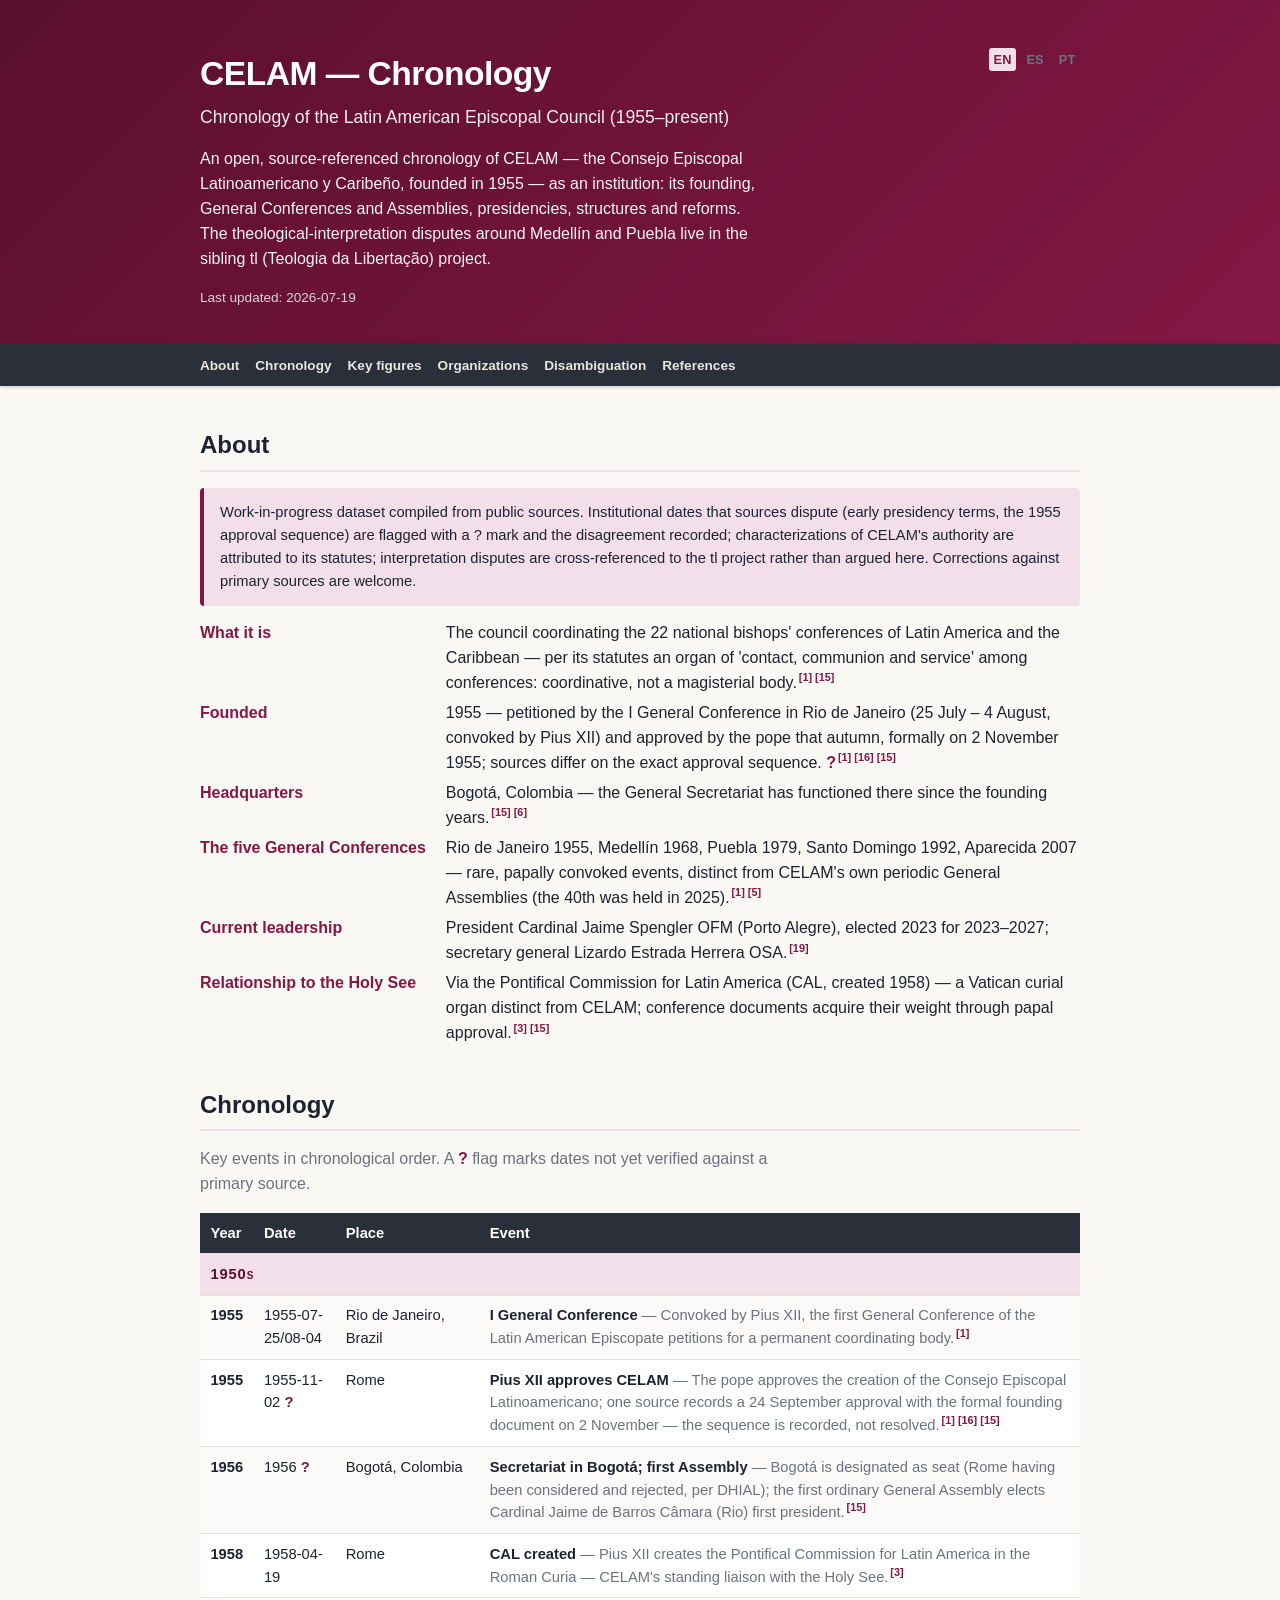
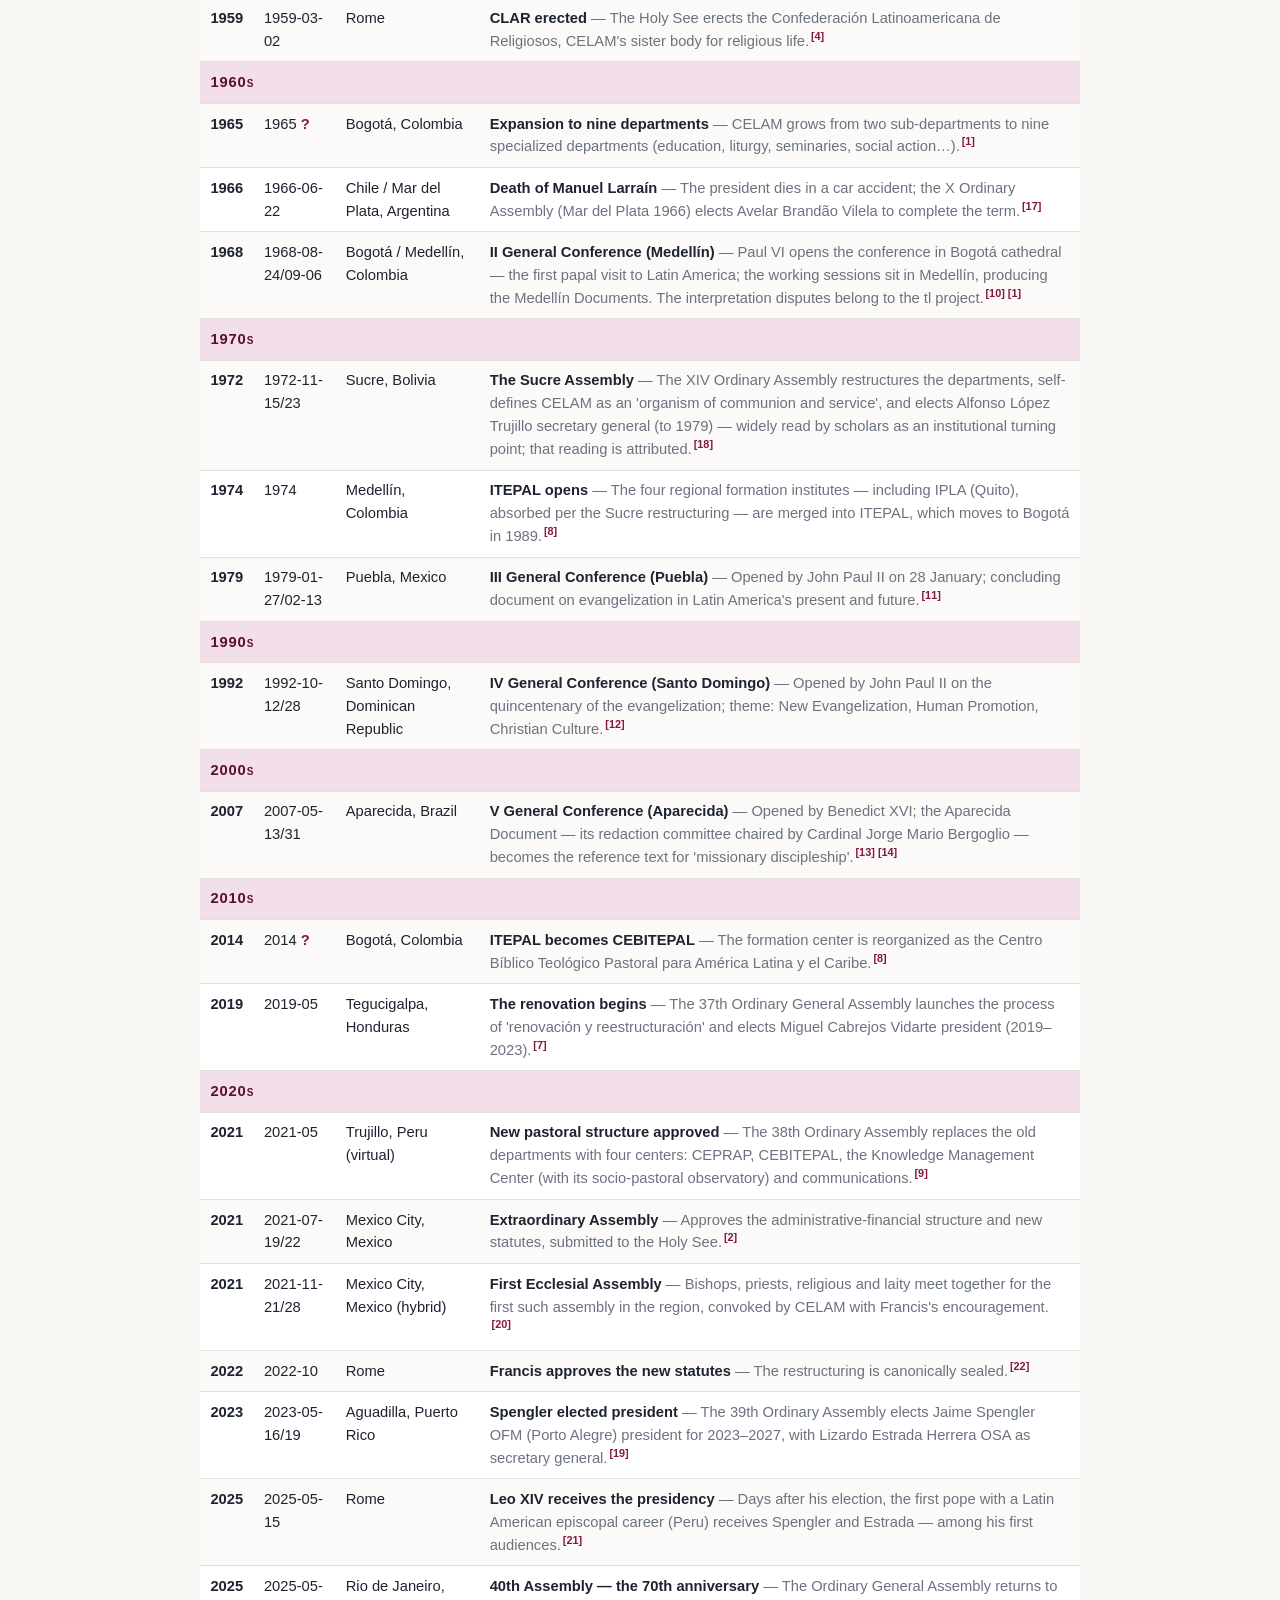
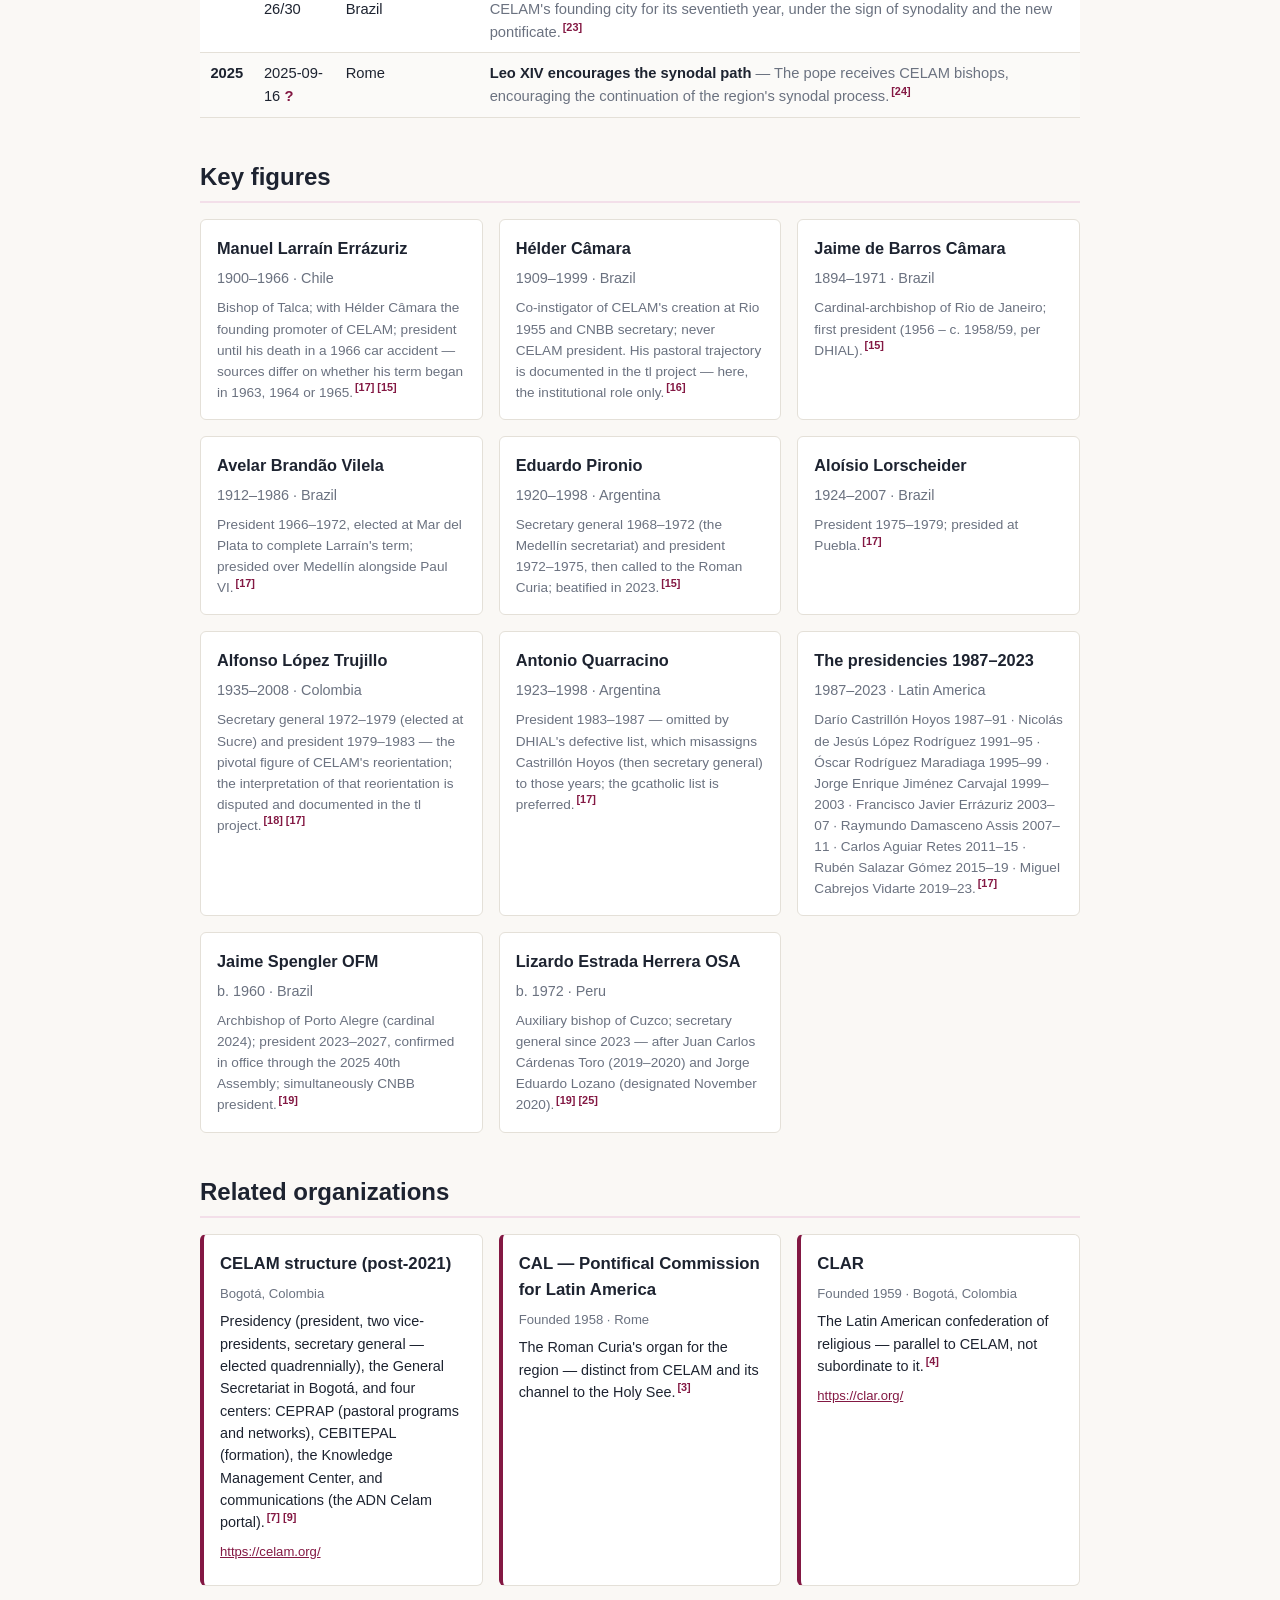
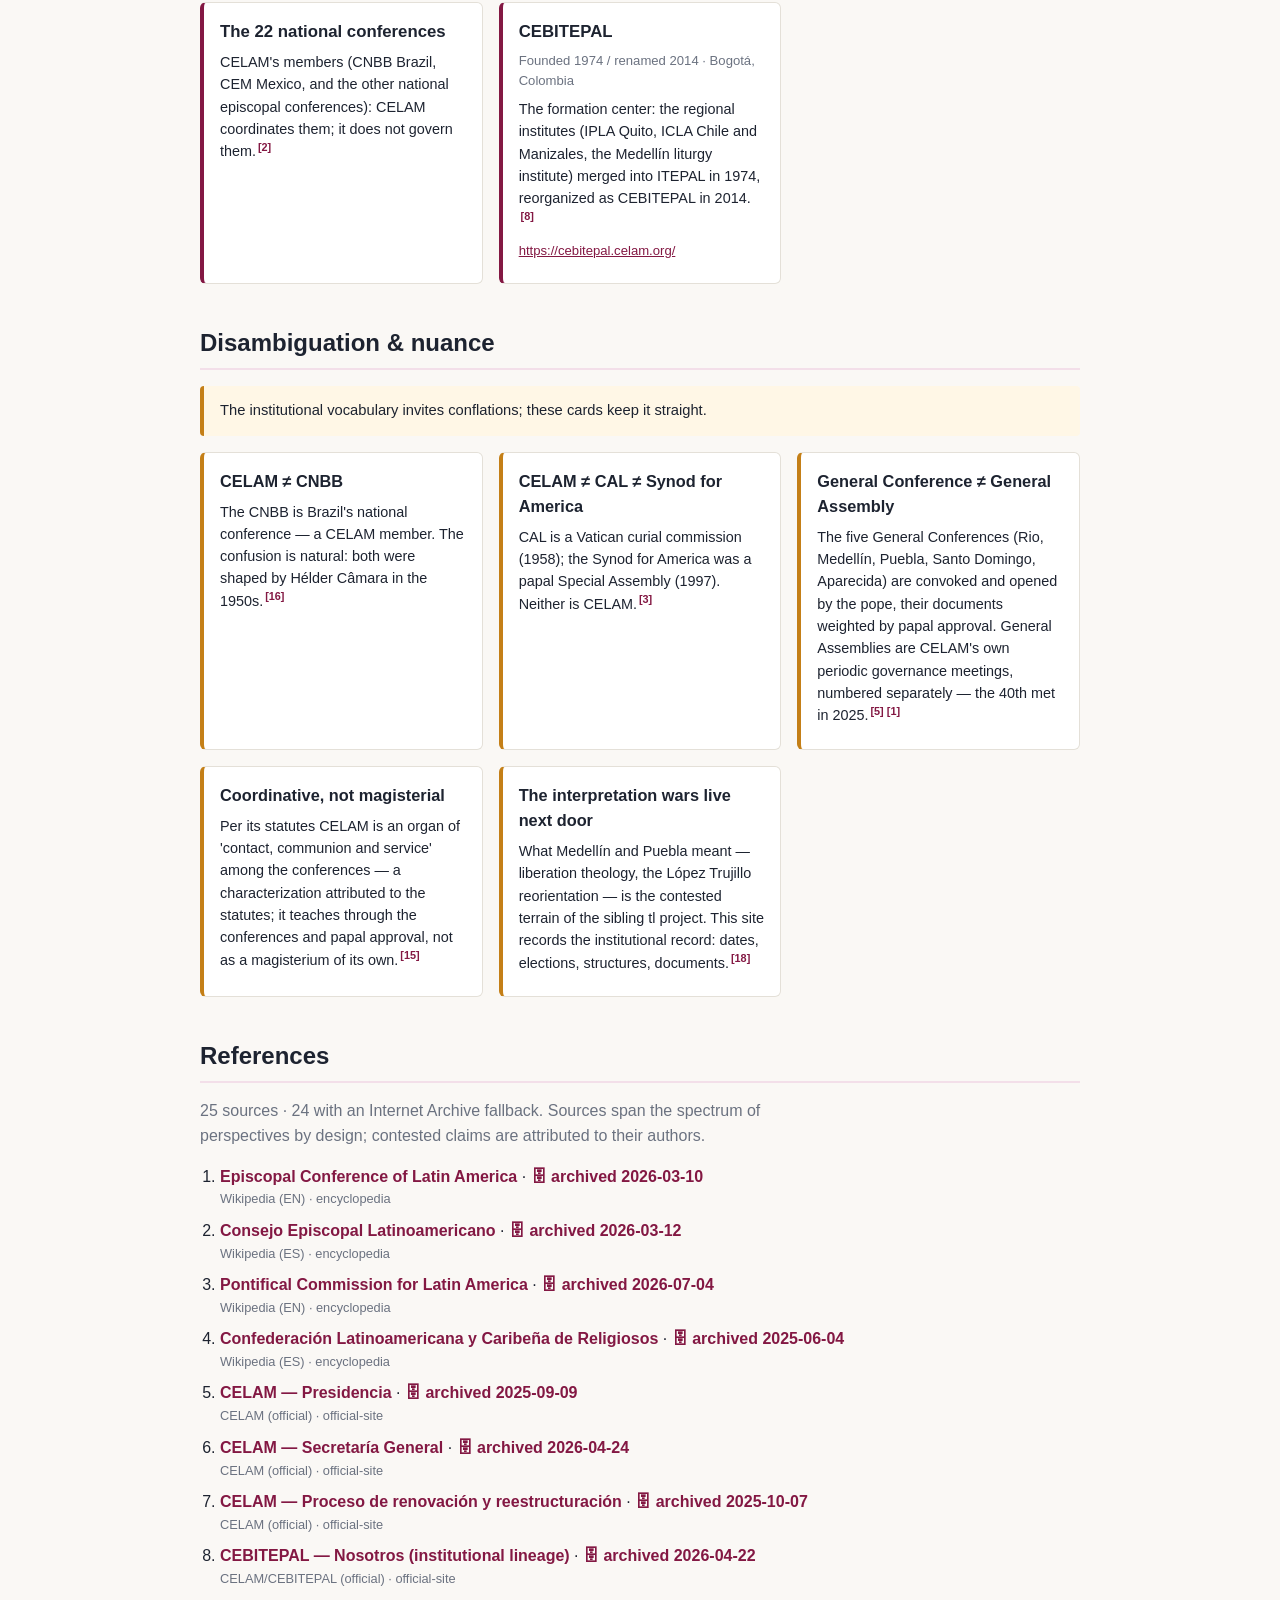
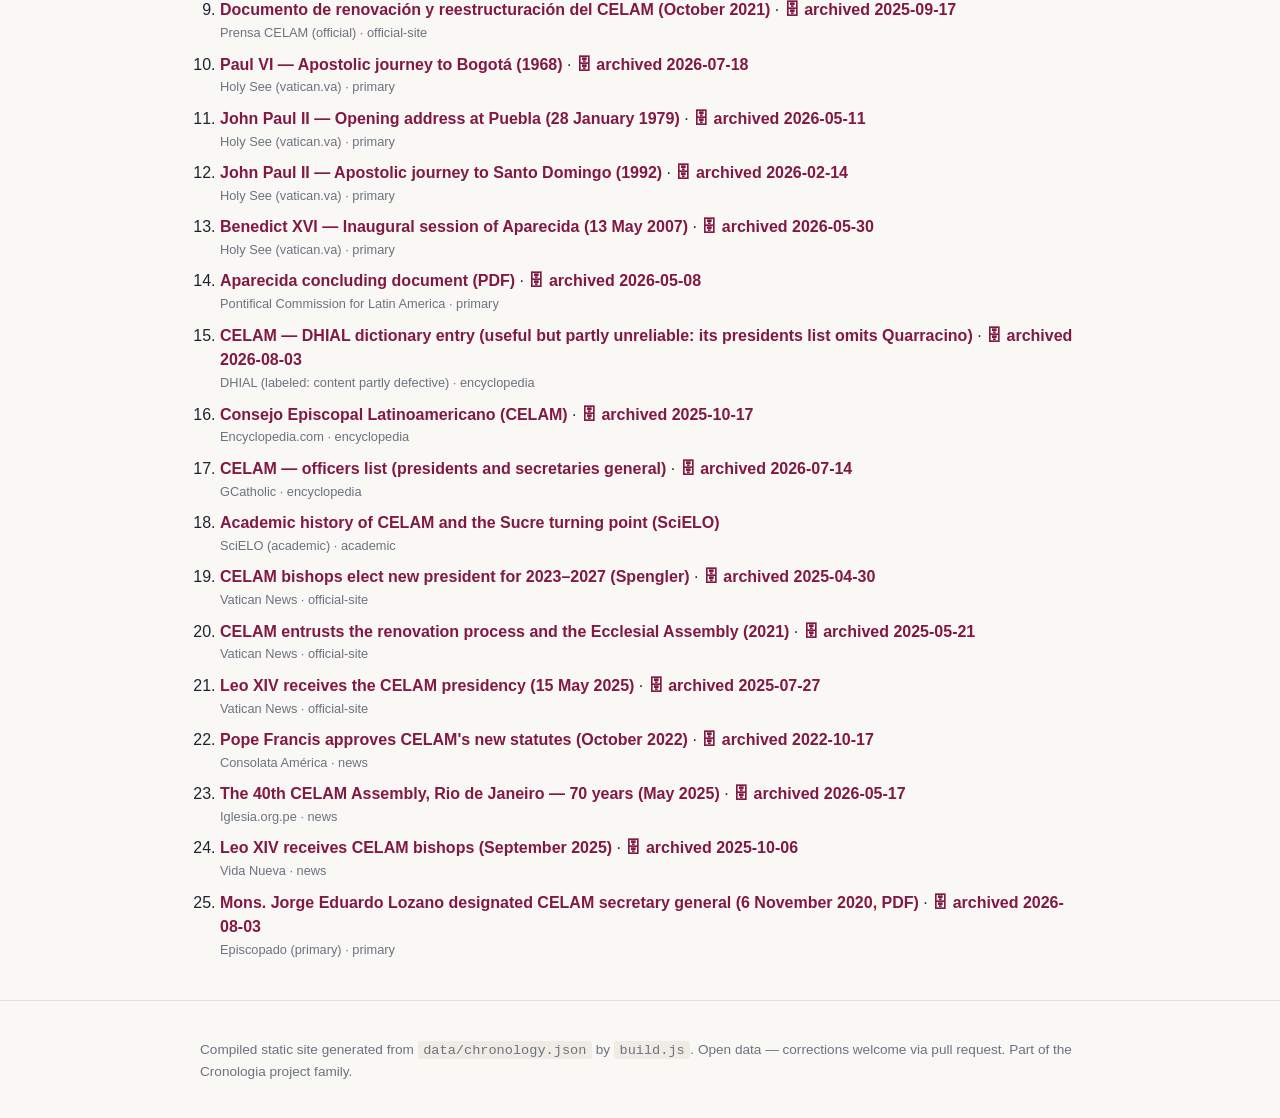
==== commit d167f502: "Stop titling the English and Spanish pages in Portuguese Every repo's page title ended "— Cronologia" ====
--- a/docs/en/index.html
+++ b/docs/en/index.html
@@ -3,7 +3,7 @@
 <head>
   <meta charset="utf-8">
   <meta name="viewport" content="width=device-width, initial-scale=1">
-  <title>CELAM — Cronologia</title>
+  <title>CELAM — Chronology</title>
   <meta name="description" content="An open, source-referenced chronology of CELAM — the Consejo Episcopal Latinoamericano y Caribeño, founded in 1955 — as an institution: its founding, General Conferences and Assemblies, presidencies, structures and reforms. The theological-interpretation disputes around Medellín and Puebla live in the sibling tl (Teologia da Libertação) project.">
   <!-- Google tag (gtag.js) -->
   <script async src="https://www.googletagmanager.com/gtag/js?id=G-R9LV1QZHVE"></script>
@@ -20,19 +20,19 @@
   <link rel="alternate" hreflang="pt" href="https://cronologia.github.io/celam/pt/">
   <link rel="alternate" hreflang="x-default" href="https://cronologia.github.io/celam/">
   <meta property="og:type" content="website">
-  <meta property="og:site_name" content="CELAM — Cronologia">
+  <meta property="og:site_name" content="CELAM — Chronology">
   <meta property="og:locale" content="en_US">
-  <meta property="og:title" content="CELAM — Cronologia">
+  <meta property="og:title" content="CELAM — Chronology">
   <meta property="og:description" content="An open, source-referenced chronology of CELAM — the Consejo Episcopal Latinoamericano y Caribeño, founded in 1955 — as an institution: its founding, General Conferences and Assemblies, presidencies, structures and reforms. The theological-interpretation disputes around Medellín and Puebla live in the sibling tl (Teologia da Libertação) project.">
   <meta property="og:url" content="https://cronologia.github.io/celam/en/">
   <meta name="twitter:card" content="summary">
-  <meta name="twitter:title" content="CELAM — Cronologia">
+  <meta name="twitter:title" content="CELAM — Chronology">
   <meta name="twitter:description" content="An open, source-referenced chronology of CELAM — the Consejo Episcopal Latinoamericano y Caribeño, founded in 1955 — as an institution: its founding, General Conferences and Assemblies, presidencies, structures and reforms. The theological-interpretation disputes around Medellín and Puebla live in the sibling tl (Teologia da Libertação) project.">
   <script type="application/ld+json">
   {
     "@context": "https://schema.org",
     "@type": "WebSite",
-    "name": "CELAM — Cronologia",
+    "name": "CELAM — Chronology",
     "description": "An open, source-referenced chronology of CELAM — the Consejo Episcopal Latinoamericano y Caribeño, founded in 1955 — as an institution: its founding, General Conferences and Assemblies, presidencies, structures and reforms. The theological-interpretation disputes around Medellín and Puebla live in the sibling tl (Teologia da Libertação) project.",
     "url": "https://cronologia.github.io/celam/en/",
     "inLanguage": "en"
@@ -43,7 +43,7 @@
   <header class="site-header">
     <div class="wrap">
       <nav class="lang-switch" aria-label="Language"><span class="lang-current" aria-current="true">EN</span><a href="../es/" hreflang="es">ES</a><a href="../pt/" hreflang="pt">PT</a></nav>
-      <h1>CELAM — Cronologia</h1>
+      <h1>CELAM — Chronology</h1>
       <p class="subtitle">Chronology of the Latin American Episcopal Council (1955–present)</p>
       <p class="lead">An open, source-referenced chronology of CELAM — the Consejo Episcopal Latinoamericano y Caribeño, founded in 1955 — as an institution: its founding, General Conferences and Assemblies, presidencies, structures and reforms. The theological-interpretation disputes around Medellín and Puebla live in the sibling tl (Teologia da Libertação) project.</p>
       <p class="updated">Last updated: 2026-07-19</p>
--- a/docs/styles.css
+++ b/docs/styles.css
@@ -383,6 +383,7 @@
 @media print {
   #map .atlas-map { break-inside: avoid; page-break-inside: avoid; }
   .latam-c, .atlas-swatch { -webkit-print-color-adjust: exact; print-color-adjust: exact; }
+}
 
 /* ---------------------------------------------------------------------------
    Swimlanes — the thread-lane figure (core#23).
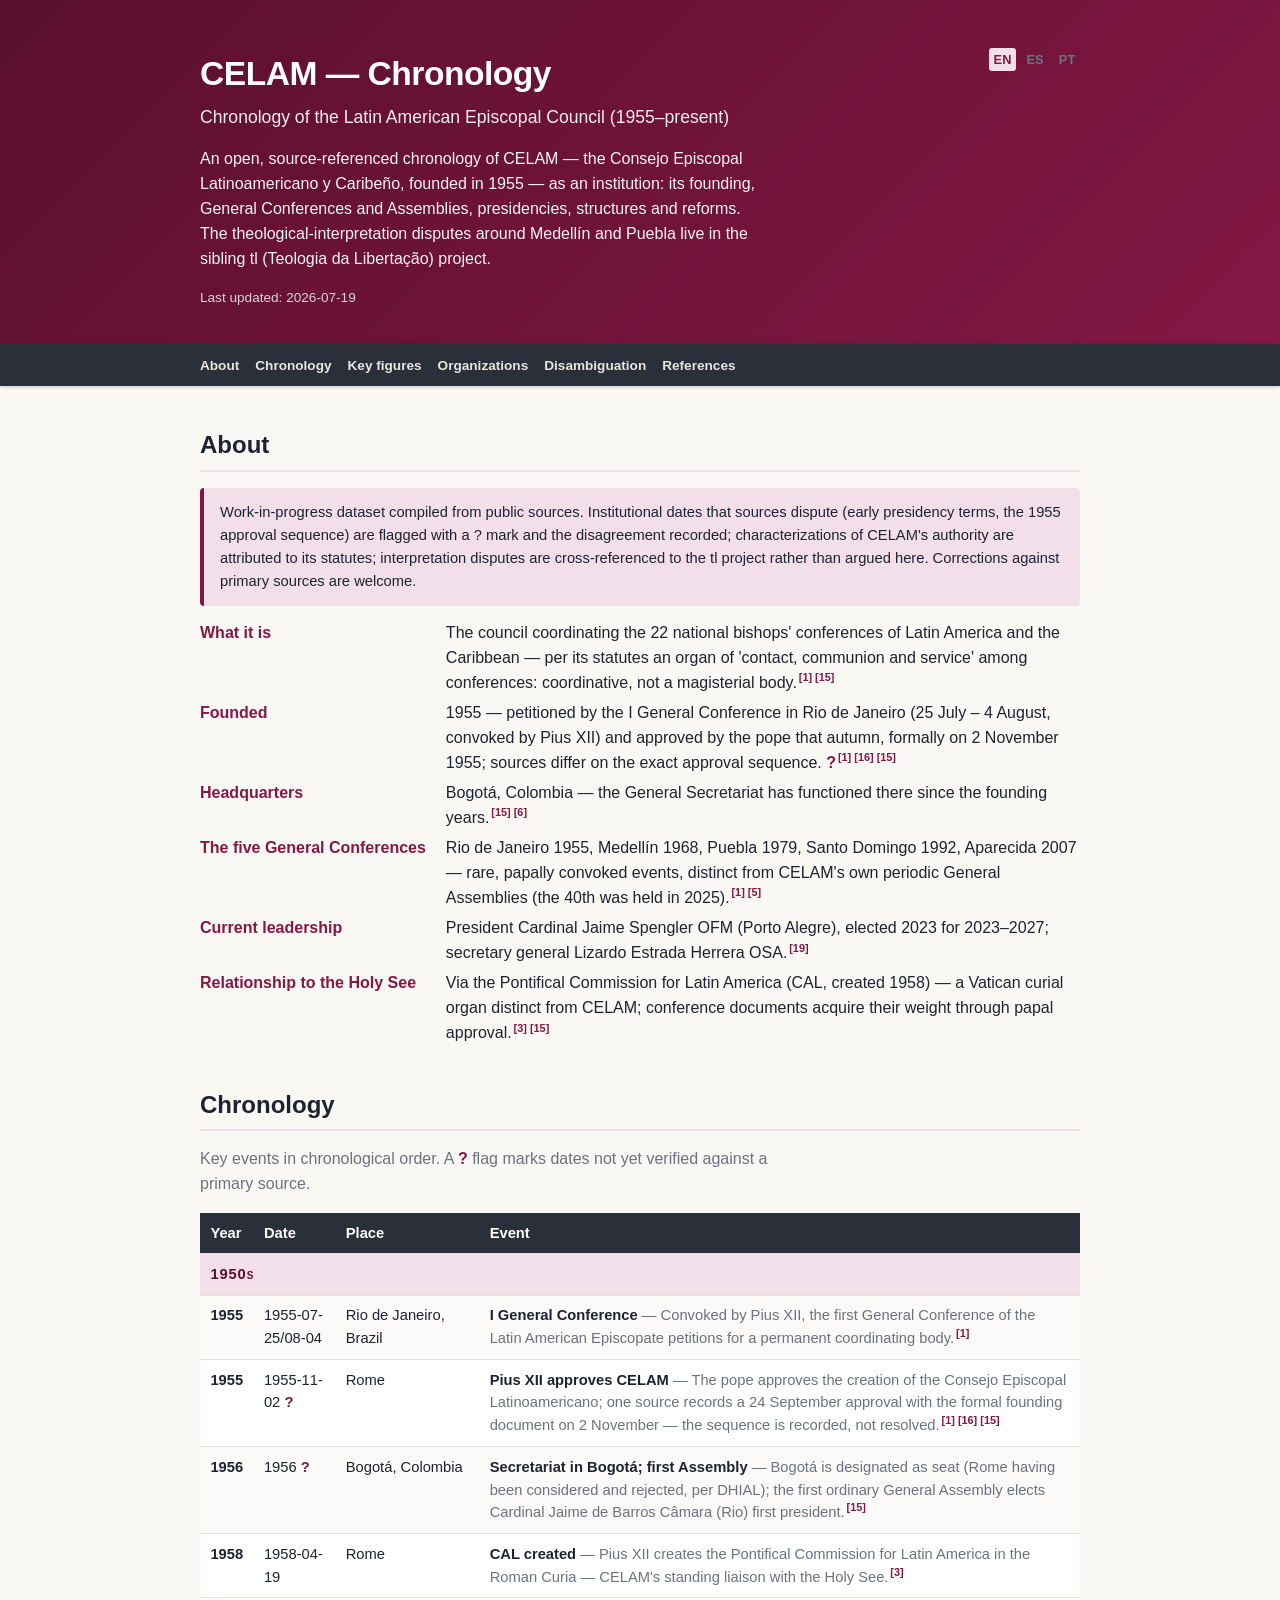
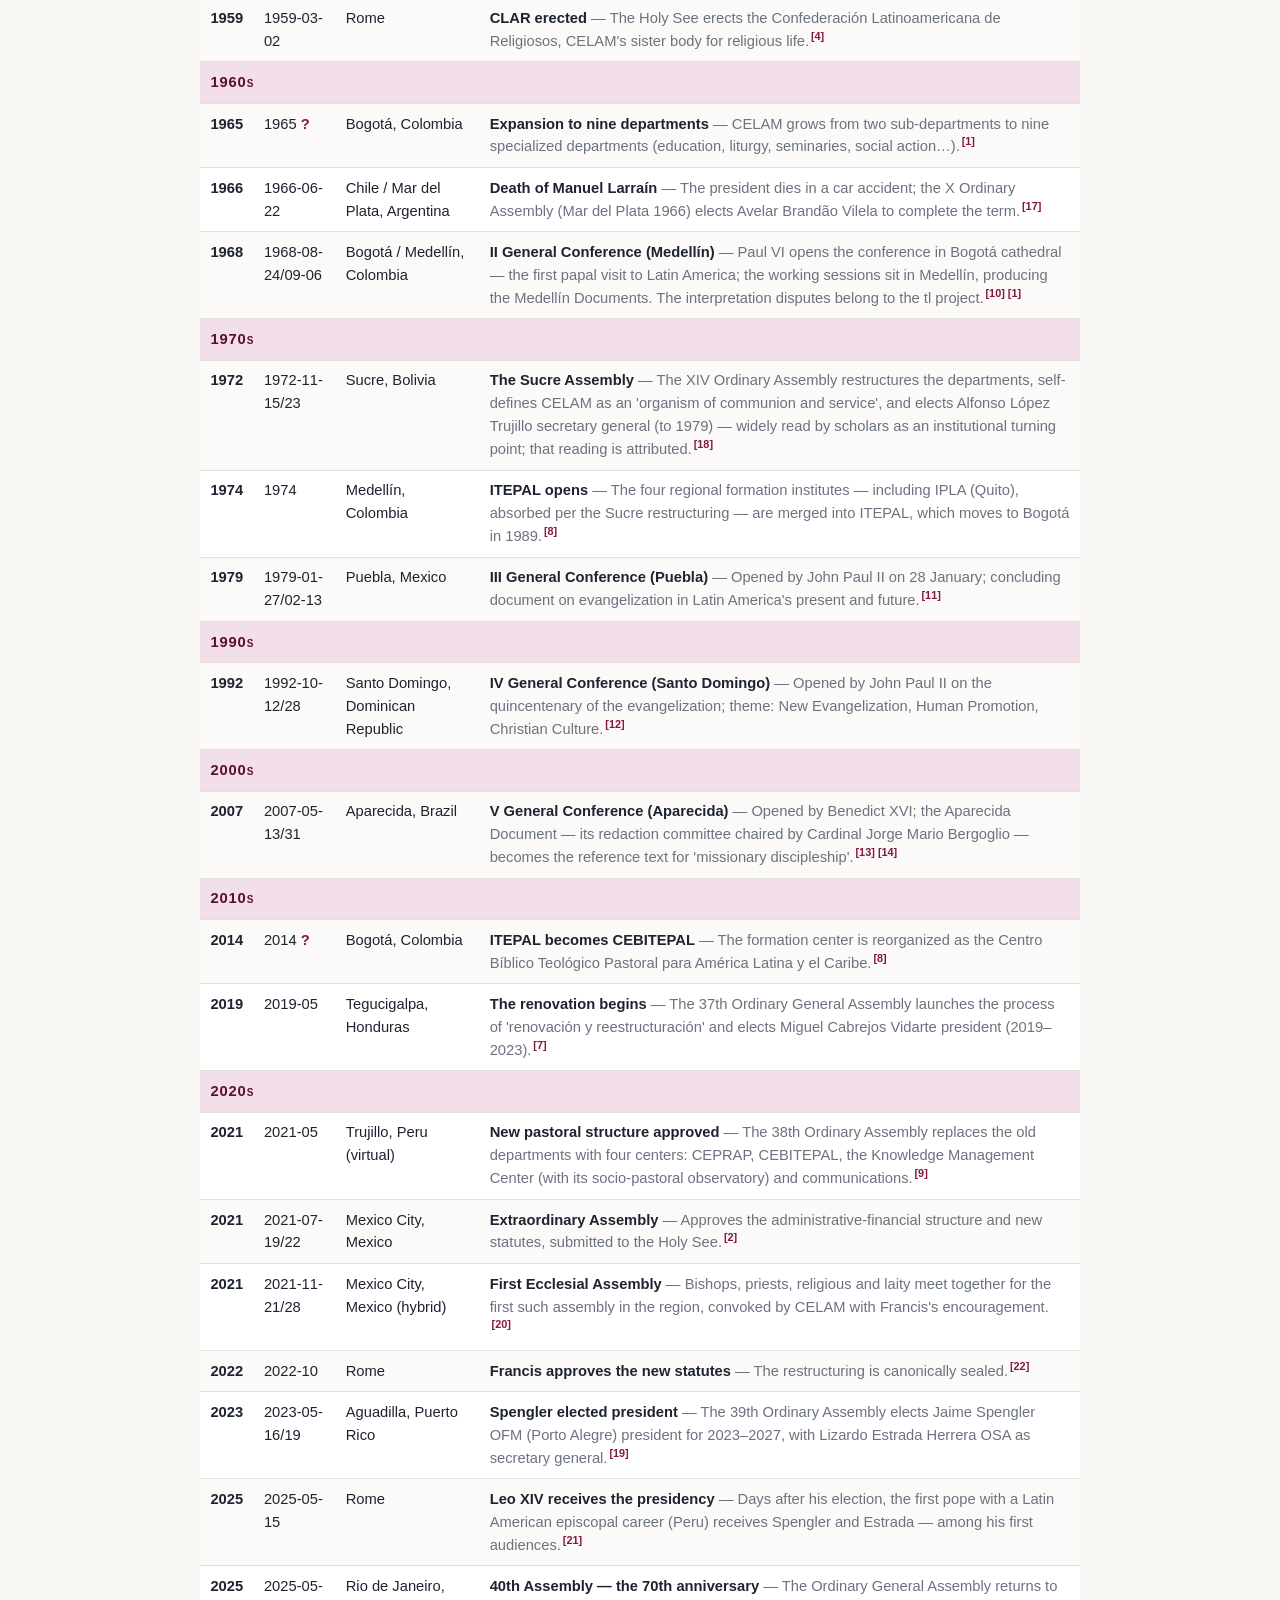
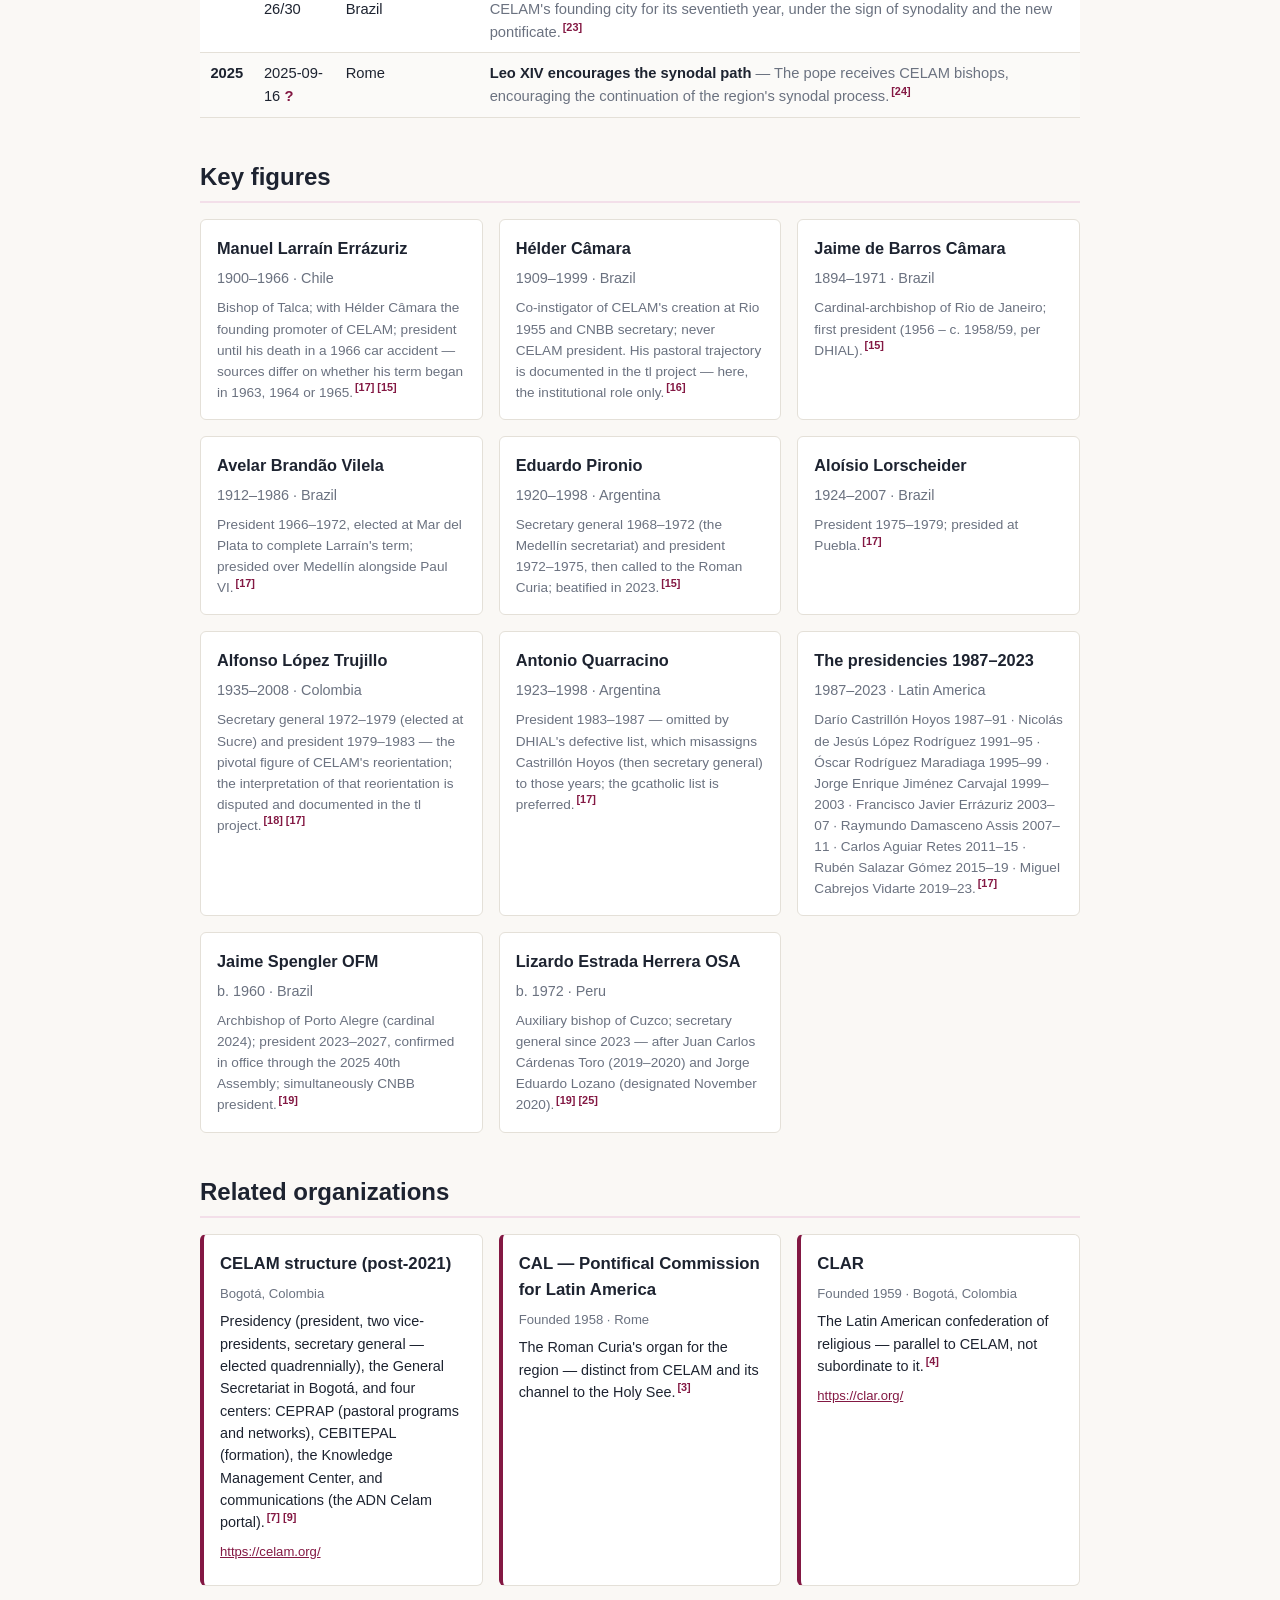
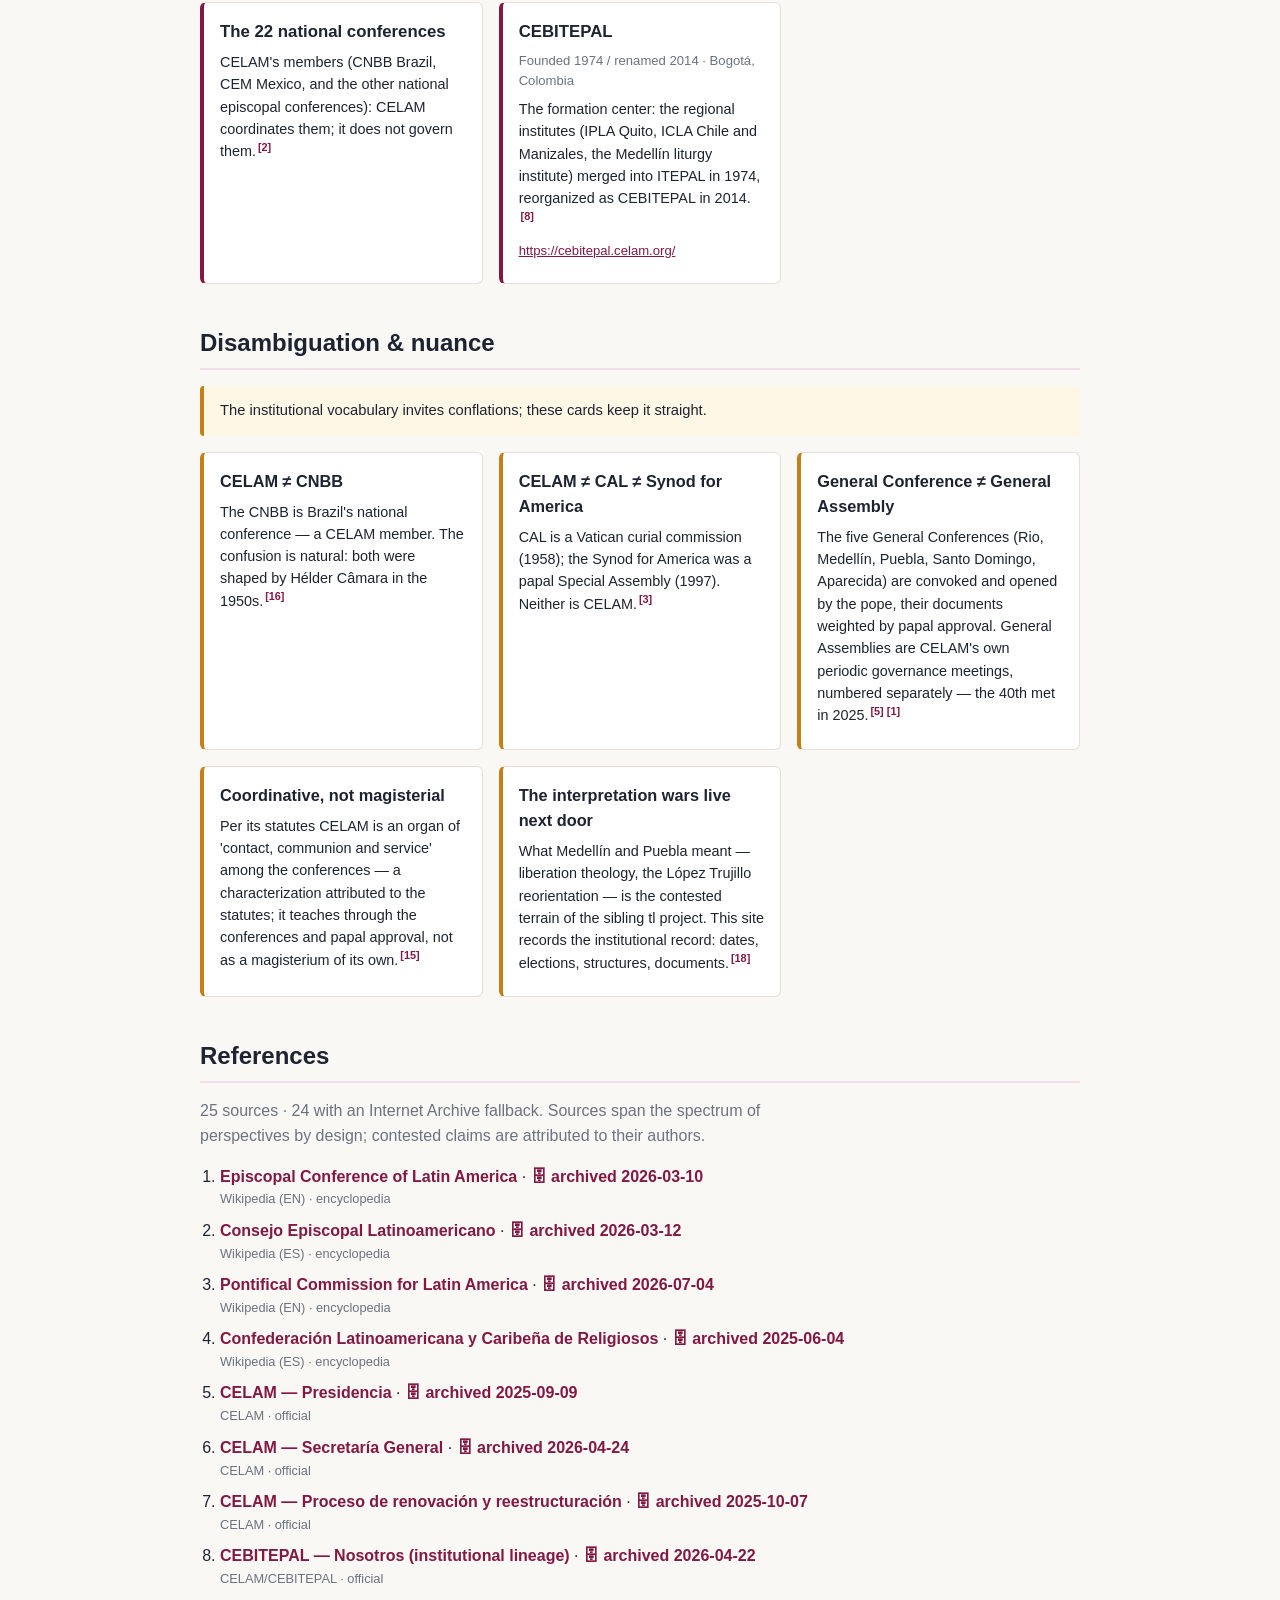
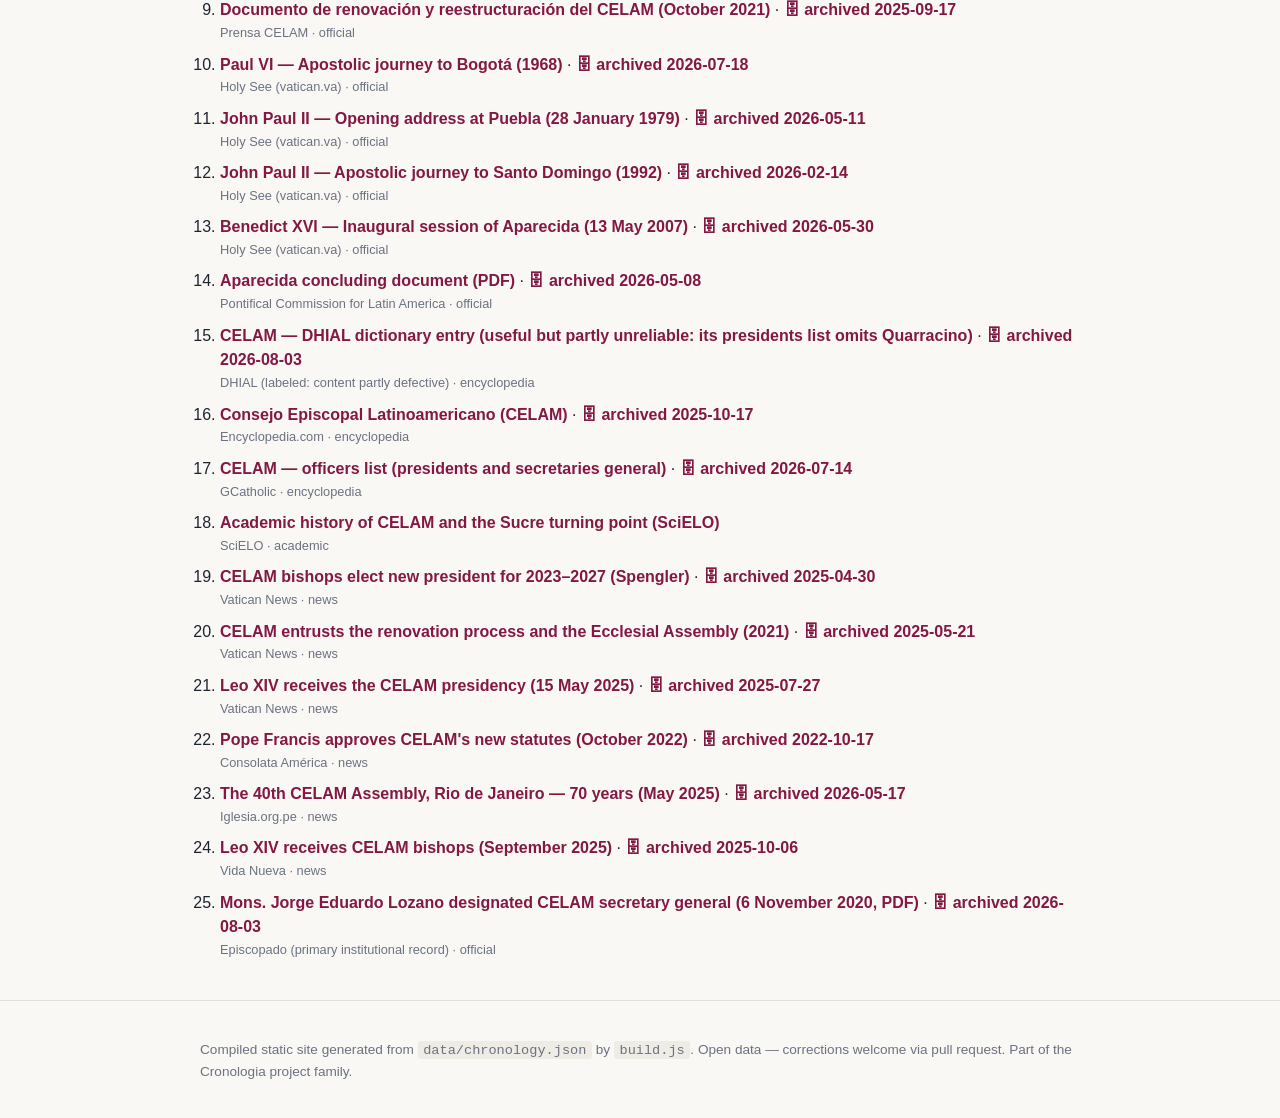
==== commit c73627c3: "Adopt the reference i18n layer; move publisher stances into publisherNote (core#74) Ports the templa" ====
--- a/docs/en/index.html
+++ b/docs/en/index.html
@@ -404,43 +404,43 @@
         </li>
         <li id="ref-5">
           <a href="https://celam.org/presidencia/" rel="noopener noreferrer" target="_blank">CELAM — Presidencia</a> · <a class="archive-link" href="https://web.archive.org/web/20250909081133/https://celam.org/presidencia/" rel="noopener noreferrer" target="_blank">🗄 archived 2025-09-09</a>
-          <span class="ref-meta">CELAM (official) · official-site</span>
+          <span class="ref-meta">CELAM · official</span>
         </li>
         <li id="ref-6">
           <a href="https://celam.org/secretaria-general/" rel="noopener noreferrer" target="_blank">CELAM — Secretaría General</a> · <a class="archive-link" href="https://web.archive.org/web/20260424060611/https://celam.org/secretaria-general/" rel="noopener noreferrer" target="_blank">🗄 archived 2026-04-24</a>
-          <span class="ref-meta">CELAM (official) · official-site</span>
+          <span class="ref-meta">CELAM · official</span>
         </li>
         <li id="ref-7">
           <a href="https://celam.org/proceso-de-renovacion-y-reestructuracion/" rel="noopener noreferrer" target="_blank">CELAM — Proceso de renovación y reestructuración</a> · <a class="archive-link" href="https://web.archive.org/web/20251007021446/https://celam.org/proceso-de-renovacion-y-reestructuracion/" rel="noopener noreferrer" target="_blank">🗄 archived 2025-10-07</a>
-          <span class="ref-meta">CELAM (official) · official-site</span>
+          <span class="ref-meta">CELAM · official</span>
         </li>
         <li id="ref-8">
           <a href="https://cebitepal.celam.org/nosotros/" rel="noopener noreferrer" target="_blank">CEBITEPAL — Nosotros (institutional lineage)</a> · <a class="archive-link" href="https://web.archive.org/web/20260422153548/https://cebitepal.celam.org/nosotros/" rel="noopener noreferrer" target="_blank">🗄 archived 2026-04-22</a>
-          <span class="ref-meta">CELAM/CEBITEPAL (official) · official-site</span>
+          <span class="ref-meta">CELAM/CEBITEPAL · official</span>
         </li>
         <li id="ref-9">
           <a href="https://prensacelam.org/2021/10/02/documento-de-renovacion-y-reestructuracion-del-celam-un-proceso-permanente" rel="noopener noreferrer" target="_blank">Documento de renovación y reestructuración del CELAM (October 2021)</a> · <a class="archive-link" href="https://web.archive.org/web/20250917212950/https://prensacelam.org/2021/10/02/documento-de-renovacion-y-reestructuracion-del-celam-un-proceso-permanente/" rel="noopener noreferrer" target="_blank">🗄 archived 2025-09-17</a>
-          <span class="ref-meta">Prensa CELAM (official) · official-site</span>
+          <span class="ref-meta">Prensa CELAM · official</span>
         </li>
         <li id="ref-10">
           <a href="https://www.vatican.va/content/paul-vi/en/travels/documents/bogota.html" rel="noopener noreferrer" target="_blank">Paul VI — Apostolic journey to Bogotá (1968)</a> · <a class="archive-link" href="https://web.archive.org/web/20260718170501/https://www.vatican.va/content/paul-vi/en/travels/documents/bogota.html" rel="noopener noreferrer" target="_blank">🗄 archived 2026-07-18</a>
-          <span class="ref-meta">Holy See (vatican.va) · primary</span>
+          <span class="ref-meta">Holy See (vatican.va) · official</span>
         </li>
         <li id="ref-11">
           <a href="https://www.vatican.va/content/john-paul-ii/en/speeches/1979/january/documents/hf_jp-ii_spe_19790128_messico-puebla-episc-latam.html" rel="noopener noreferrer" target="_blank">John Paul II — Opening address at Puebla (28 January 1979)</a> · <a class="archive-link" href="https://web.archive.org/web/20260511062457/https://www.vatican.va/content/john-paul-ii/en/speeches/1979/january/documents/hf_jp-ii_spe_19790128_messico-puebla-episc-latam.html" rel="noopener noreferrer" target="_blank">🗄 archived 2026-05-11</a>
-          <span class="ref-meta">Holy See (vatican.va) · primary</span>
+          <span class="ref-meta">Holy See (vatican.va) · official</span>
         </li>
         <li id="ref-12">
           <a href="https://www.vatican.va/content/john-paul-ii/en/travels/1992/travels/documents/trav_santo-domingo-1992.html" rel="noopener noreferrer" target="_blank">John Paul II — Apostolic journey to Santo Domingo (1992)</a> · <a class="archive-link" href="https://web.archive.org/web/20260214115124/https://www.vatican.va/content/john-paul-ii/en/travels/1992/travels/documents/trav_santo-domingo-1992.html" rel="noopener noreferrer" target="_blank">🗄 archived 2026-02-14</a>
-          <span class="ref-meta">Holy See (vatican.va) · primary</span>
+          <span class="ref-meta">Holy See (vatican.va) · official</span>
         </li>
         <li id="ref-13">
           <a href="https://www.vatican.va/content/benedict-xvi/en/speeches/2007/may/documents/hf_ben-xvi_spe_20070513_conference-aparecida.html" rel="noopener noreferrer" target="_blank">Benedict XVI — Inaugural session of Aparecida (13 May 2007)</a> · <a class="archive-link" href="https://web.archive.org/web/20260530075205/https://www.vatican.va/content/benedict-xvi/en/speeches/2007/may/documents/hf_ben-xvi_spe_20070513_conference-aparecida.html" rel="noopener noreferrer" target="_blank">🗄 archived 2026-05-30</a>
-          <span class="ref-meta">Holy See (vatican.va) · primary</span>
+          <span class="ref-meta">Holy See (vatican.va) · official</span>
         </li>
         <li id="ref-14">
           <a href="https://www.americalatina.va/content/dam/americalatina/Documents/12)%20Aparecida%202007.pdf" rel="noopener noreferrer" target="_blank">Aparecida concluding document (PDF)</a> · <a class="archive-link" href="https://web.archive.org/web/20260508115158/https://www.americalatina.va/content/dam/americalatina/Documents/12)%20Aparecida%202007.pdf" rel="noopener noreferrer" target="_blank">🗄 archived 2026-05-08</a>
-          <span class="ref-meta">Pontifical Commission for Latin America · primary</span>
+          <span class="ref-meta">Pontifical Commission for Latin America · official</span>
         </li>
         <li id="ref-15">
           <a href="https://www.dhial.org/diccionario/index.php/CONSEJO_EPISCOPAL_LATINOAMERICANO_(CELAM)" rel="noopener noreferrer" target="_blank">CELAM — DHIAL dictionary entry (useful but partly unreliable: its presidents list omits Quarracino)</a> · <a class="archive-link" href="https://web.archive.org/web/20260803100450/https://www.dhial.org/diccionario/index.php/CONSEJO_EPISCOPAL_LATINOAMERICANO_(CELAM)" rel="noopener noreferrer" target="_blank">🗄 archived 2026-08-03</a>
@@ -456,19 +456,19 @@
         </li>
         <li id="ref-18">
           <a href="https://www.scielo.cl/scielo.php?script=sci_arttext&amp;pid=S0718-92732018000100095" rel="noopener noreferrer" target="_blank">Academic history of CELAM and the Sucre turning point (SciELO)</a>
-          <span class="ref-meta">SciELO (academic) · academic</span>
+          <span class="ref-meta">SciELO · academic</span>
         </li>
         <li id="ref-19">
           <a href="https://www.vaticannews.va/en/church/news/2023-05/celam-bishops-elect-new-president-for-the-four-year-term-2023-20.html" rel="noopener noreferrer" target="_blank">CELAM bishops elect new president for 2023–2027 (Spengler)</a> · <a class="archive-link" href="https://web.archive.org/web/20250430010537/https://www.vaticannews.va/en/church/news/2023-05/celam-bishops-elect-new-president-for-the-four-year-term-2023-20.html" rel="noopener noreferrer" target="_blank">🗄 archived 2025-04-30</a>
-          <span class="ref-meta">Vatican News · official-site</span>
+          <span class="ref-meta">Vatican News · news</span>
         </li>
         <li id="ref-20">
           <a href="https://www.vaticannews.va/es/iglesia/news/2021-07/celam-encomienda-proceso-renovacion-asamblea-eclesial-virgen.html" rel="noopener noreferrer" target="_blank">CELAM entrusts the renovation process and the Ecclesial Assembly (2021)</a> · <a class="archive-link" href="https://web.archive.org/web/20250521133557/https://www.vaticannews.va/es/iglesia/news/2021-07/celam-encomienda-proceso-renovacion-asamblea-eclesial-virgen.html" rel="noopener noreferrer" target="_blank">🗄 archived 2025-05-21</a>
-          <span class="ref-meta">Vatican News · official-site</span>
+          <span class="ref-meta">Vatican News · news</span>
         </li>
         <li id="ref-21">
           <a href="https://www.vaticannews.va/es/papa/news/2025-05/el-papa-leon-xiv-recibe-la-presidencia-del-celam.html" rel="noopener noreferrer" target="_blank">Leo XIV receives the CELAM presidency (15 May 2025)</a> · <a class="archive-link" href="https://web.archive.org/web/20250727134842/https://www.vaticannews.va/es/papa/news/2025-05/el-papa-leon-xiv-recibe-la-presidencia-del-celam.html" rel="noopener noreferrer" target="_blank">🗄 archived 2025-07-27</a>
-          <span class="ref-meta">Vatican News · official-site</span>
+          <span class="ref-meta">Vatican News · news</span>
         </li>
         <li id="ref-22">
           <a href="https://www.consolataamerica.org/es/el-papa-francisco-aprueba-los-nuevos-estatutos-del-celam/" rel="noopener noreferrer" target="_blank">Pope Francis approves CELAM&#39;s new statutes (October 2022)</a> · <a class="archive-link" href="https://web.archive.org/web/20221017133805/https://www.consolataamerica.org/es/el-papa-francisco-aprueba-los-nuevos-estatutos-del-celam/" rel="noopener noreferrer" target="_blank">🗄 archived 2022-10-17</a>
@@ -484,7 +484,7 @@
         </li>
         <li id="ref-25">
           <a href="https://www.episcopado.org/docs/2666/CELAM.-Mons.-Jorge-Eduardo-Lozano-designado-Secretario-General-del-CELAM.-06112020.pdf" rel="noopener noreferrer" target="_blank">Mons. Jorge Eduardo Lozano designated CELAM secretary general (6 November 2020, PDF)</a> · <a class="archive-link" href="https://web.archive.org/web/20260803100601/https://episcopado.org/assetsweb/cont/2666/CELAM.-Mons.-Jorge-Eduardo-Lozano-designado-Secretario-General-del-CELAM.-06112020.pdf" rel="noopener noreferrer" target="_blank">🗄 archived 2026-08-03</a>
-          <span class="ref-meta">Episcopado (primary) · primary</span>
+          <span class="ref-meta">Episcopado (primary institutional record) · official</span>
         </li>
       </ol>
     </section>
--- a/docs/styles.css
+++ b/docs/styles.css
@@ -115,6 +115,7 @@
 ol.references a { color: var(--accent); text-decoration: none; font-weight: 600; }
 ol.references a:hover { text-decoration: underline; }
 .ref-meta { display: block; color: var(--muted); font-size: .8rem; }
+.ref-note { display: block; margin-top: .2rem; font-size: .84rem; opacity: .82; font-style: italic; }
 .archive-link { color: var(--muted); font-weight: 600; text-decoration: none; }
 .archive-link:hover { color: var(--accent); text-decoration: underline; }
 
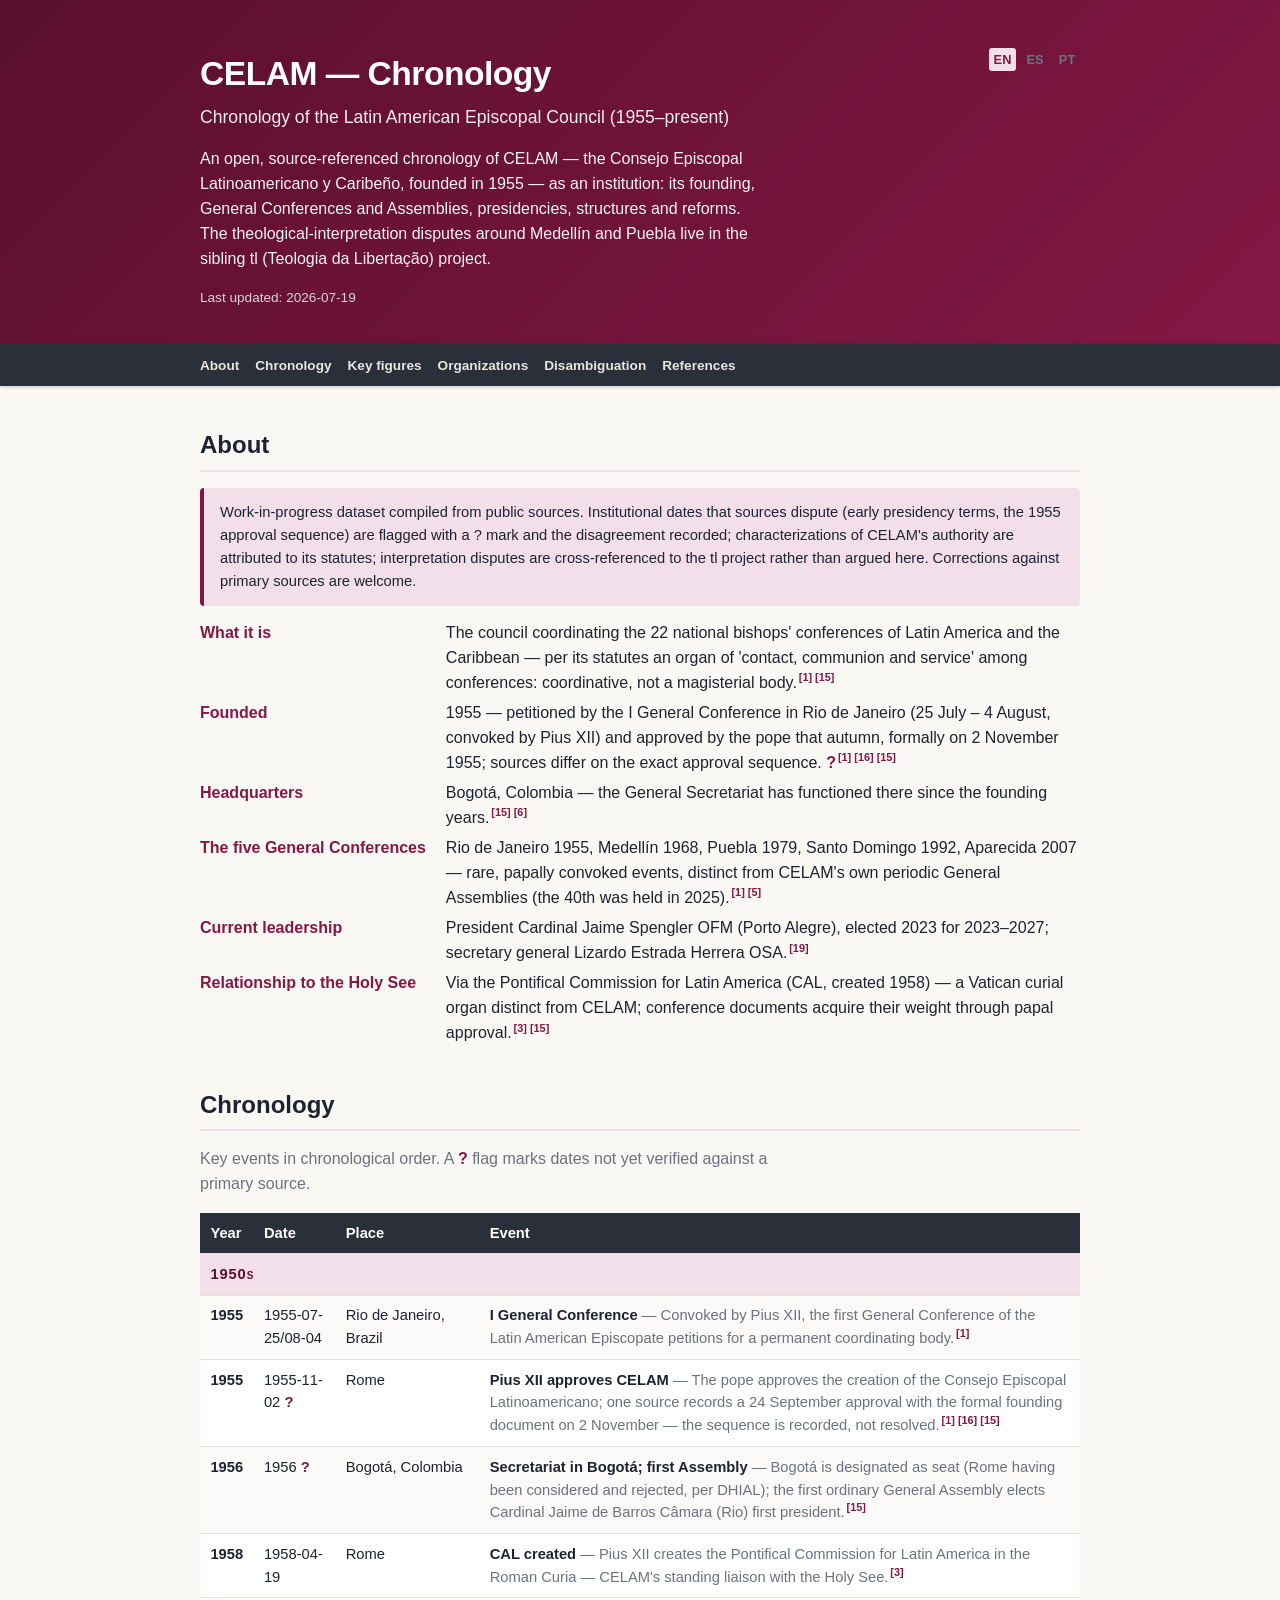
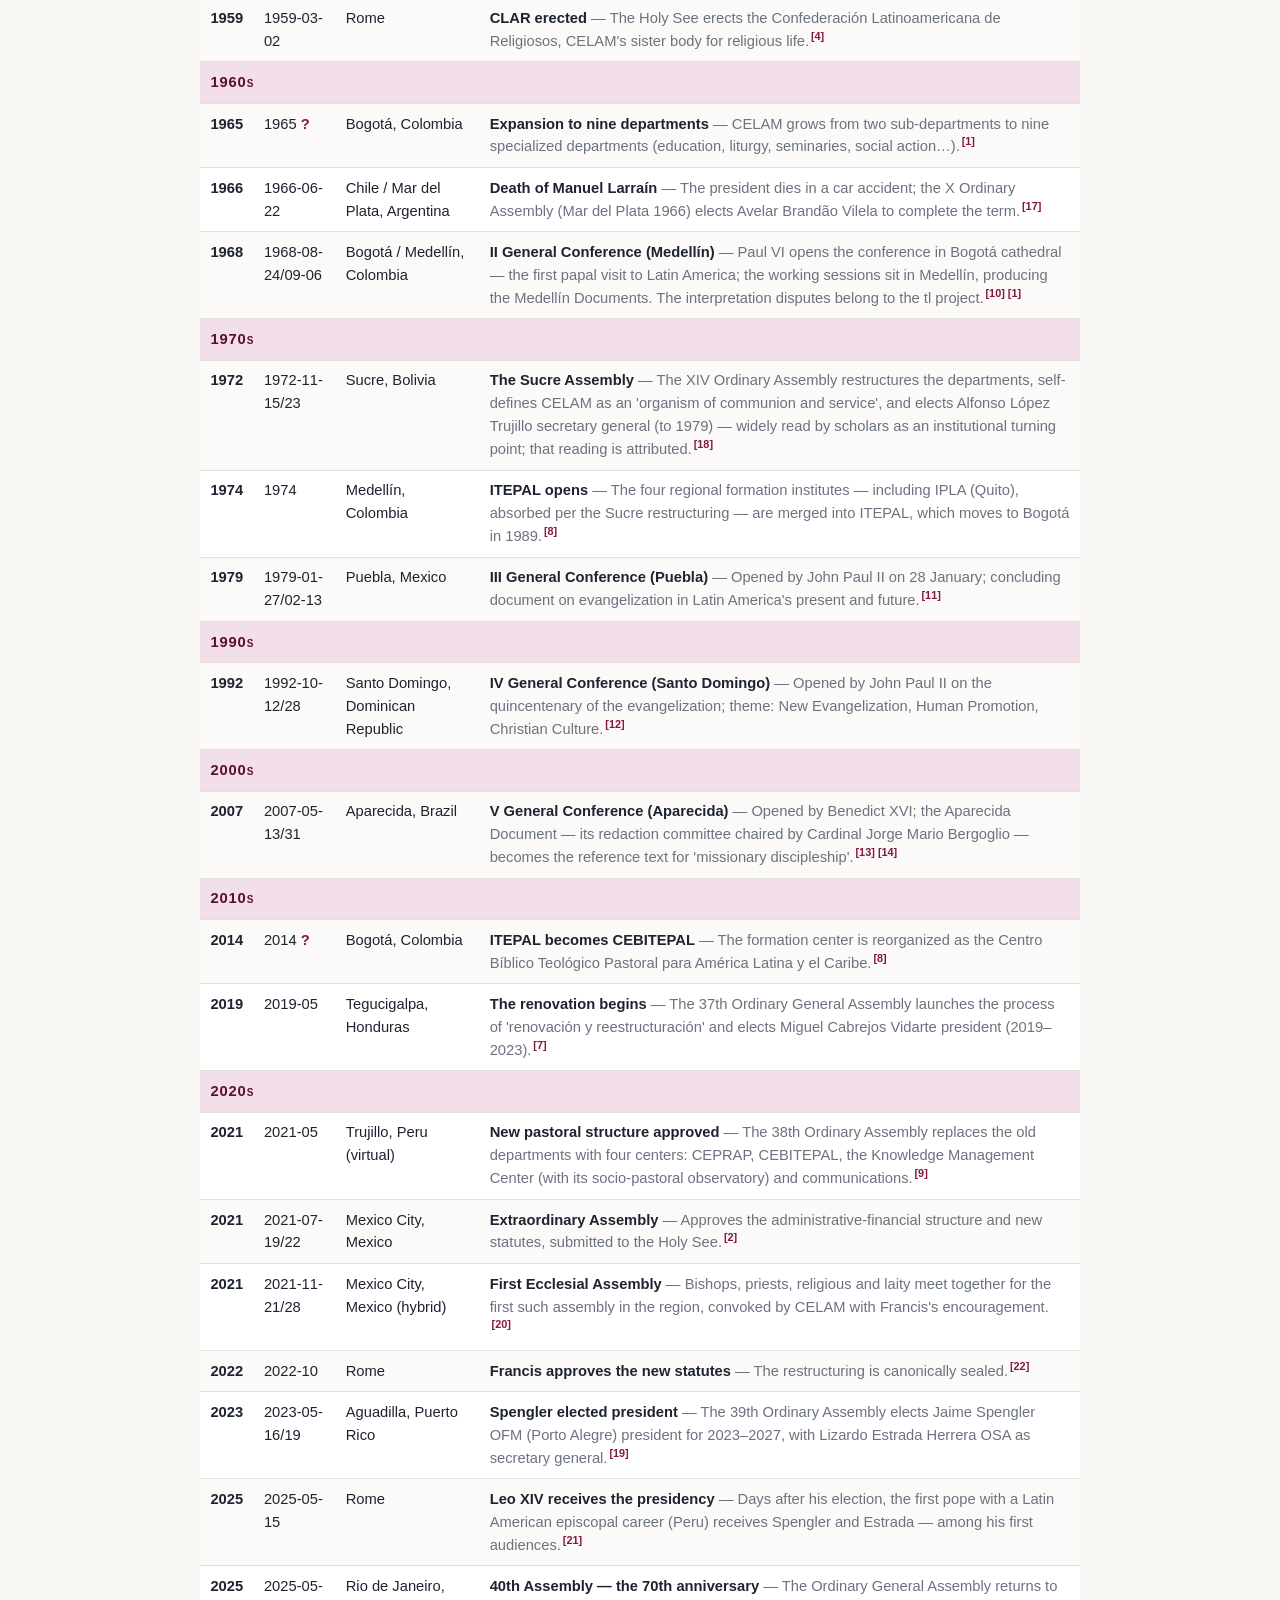
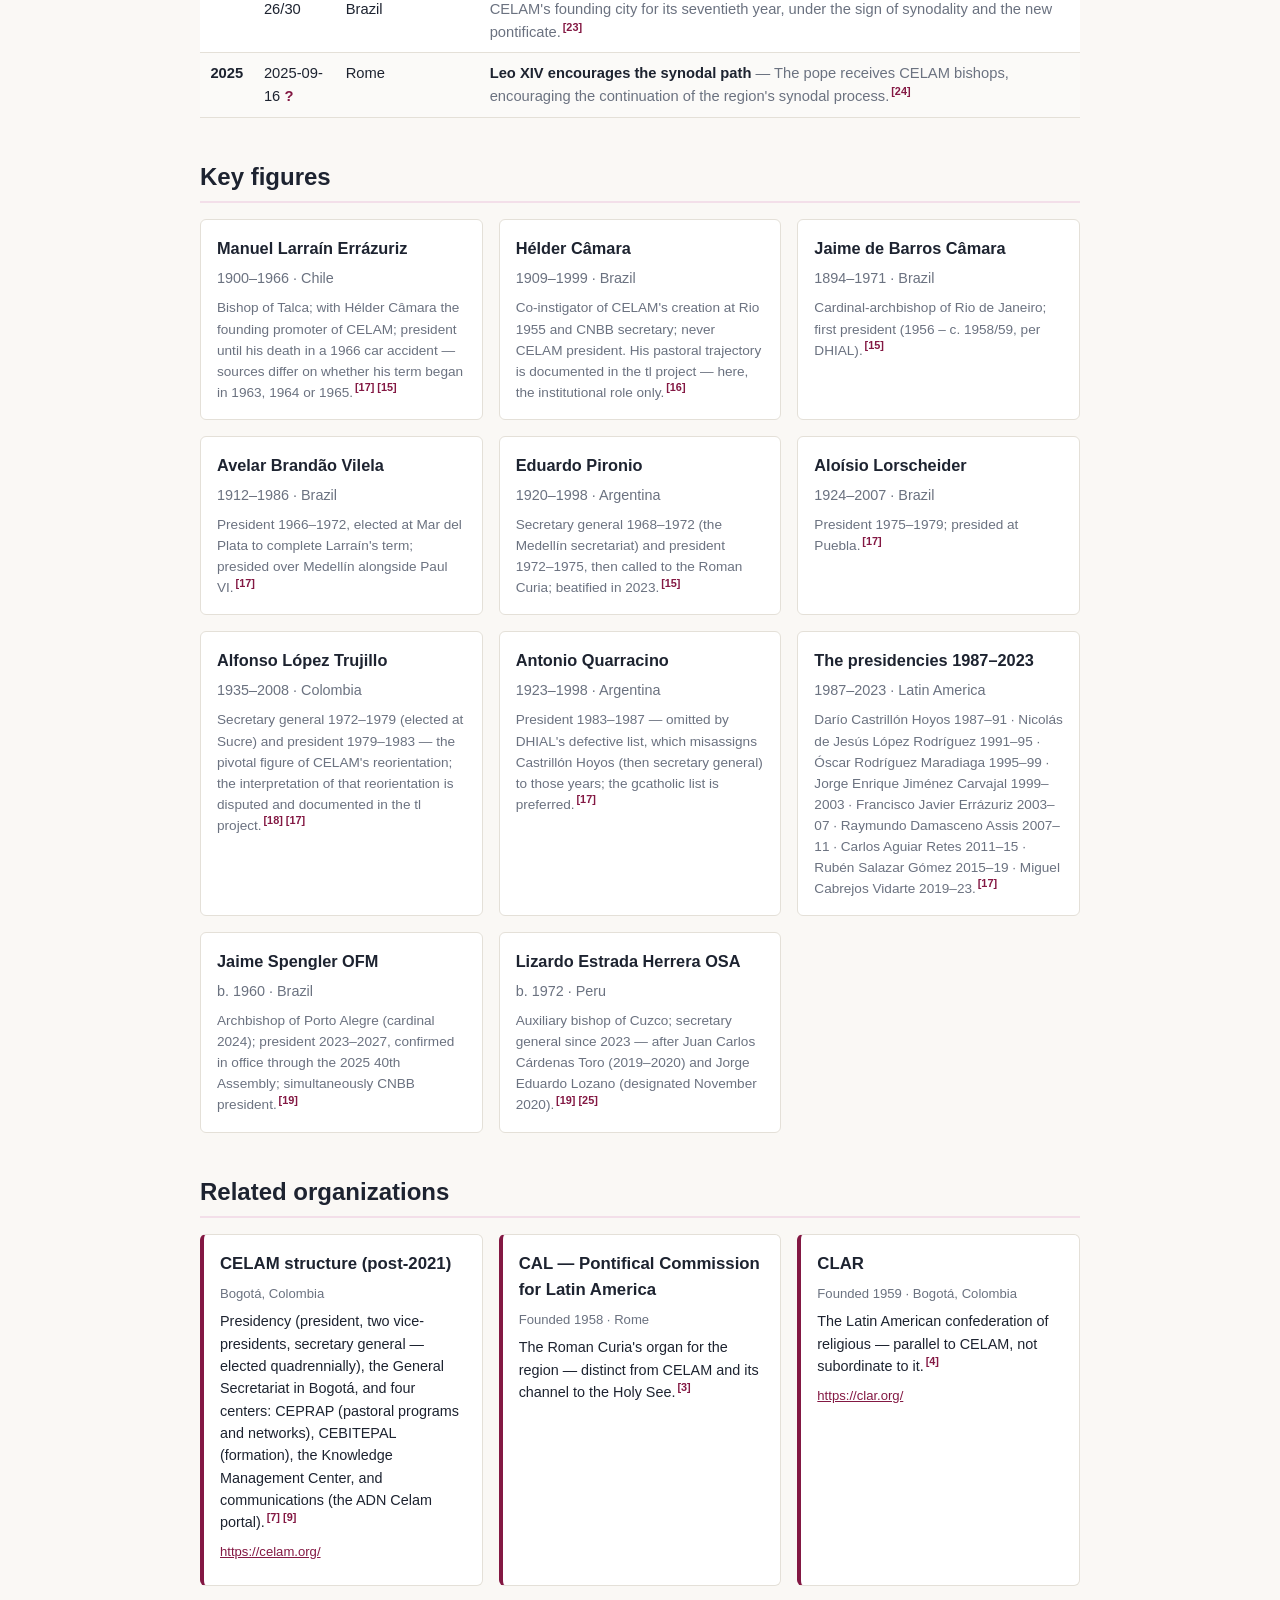
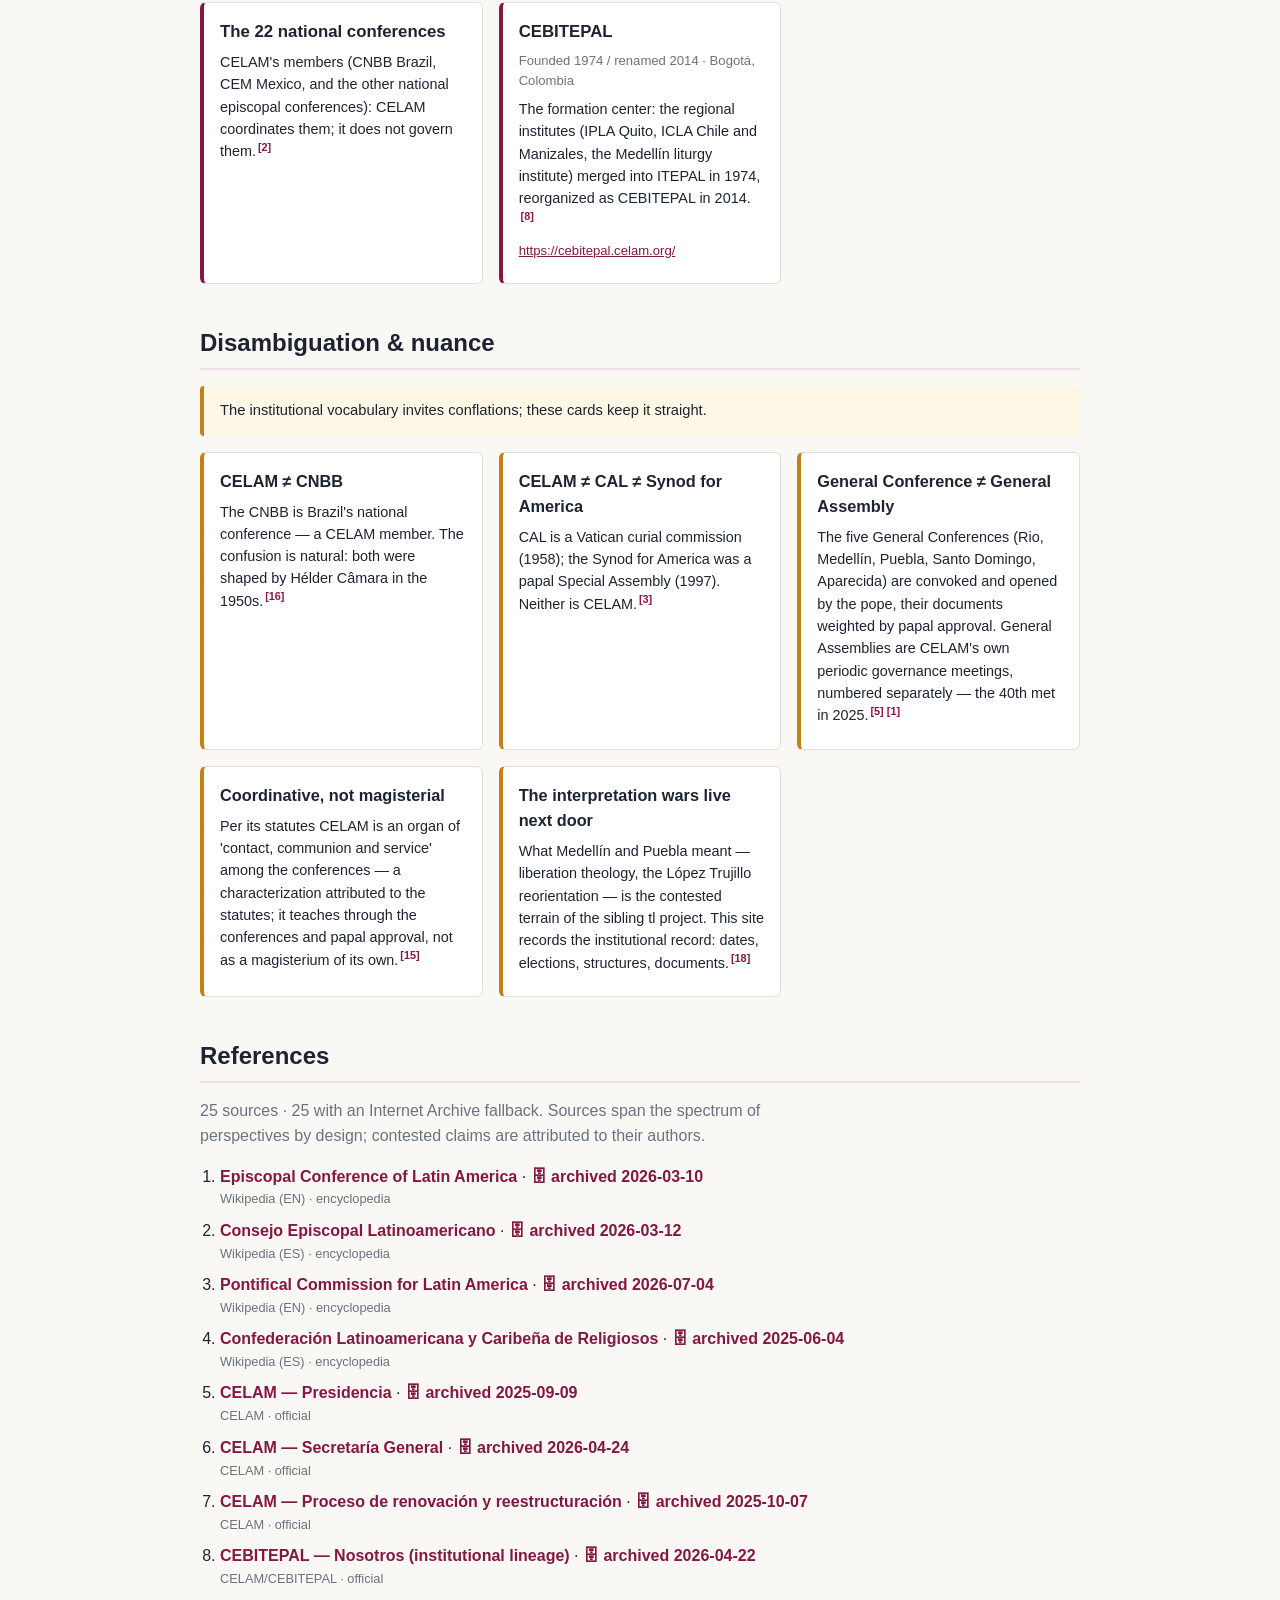
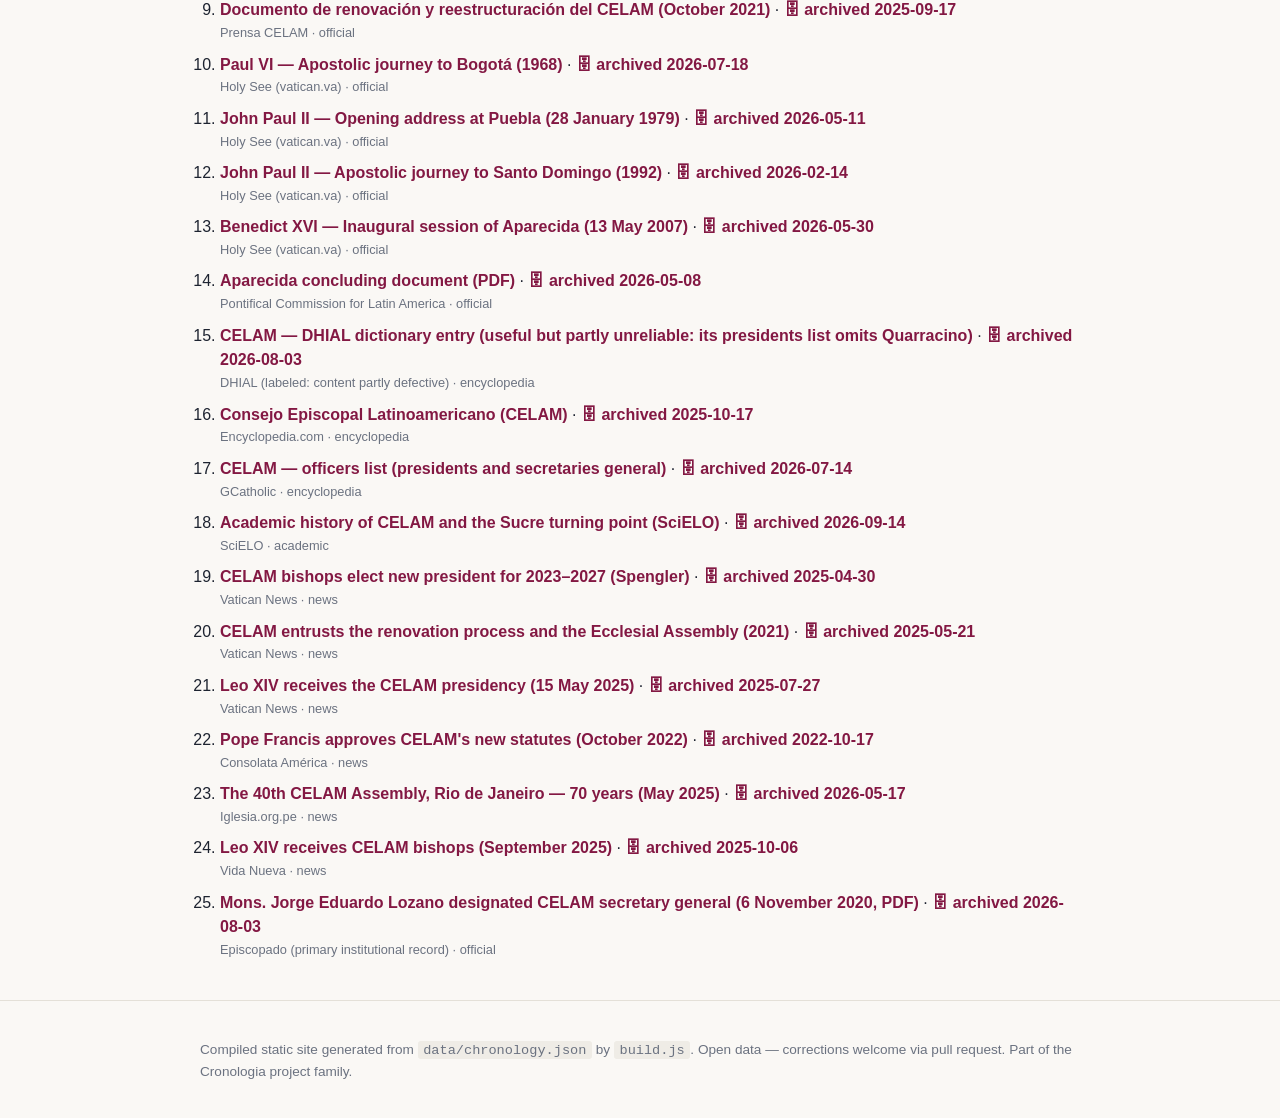
==== commit dfe6e3ca: "Wayback: refresh data/archives.json (scheduled preservation run)" ====
--- a/docs/en/index.html
+++ b/docs/en/index.html
@@ -383,7 +383,7 @@
 
     <section id="references">
       <h2>References</h2>
-      <p class="section-intro">25 sources · 24 with an Internet Archive fallback. Sources span the
+      <p class="section-intro">25 sources · 25 with an Internet Archive fallback. Sources span the
       spectrum of perspectives by design; contested claims are attributed to their authors.</p>
       <ol class="references">
         <li id="ref-1">
@@ -455,7 +455,7 @@
           <span class="ref-meta">GCatholic · encyclopedia</span>
         </li>
         <li id="ref-18">
-          <a href="https://www.scielo.cl/scielo.php?script=sci_arttext&amp;pid=S0718-92732018000100095" rel="noopener noreferrer" target="_blank">Academic history of CELAM and the Sucre turning point (SciELO)</a>
+          <a href="https://www.scielo.cl/scielo.php?script=sci_arttext&amp;pid=S0718-92732018000100095" rel="noopener noreferrer" target="_blank">Academic history of CELAM and the Sucre turning point (SciELO)</a> · <a class="archive-link" href="https://web.archive.org/web/20260914124329/https://www.scielo.cl/scielo.php?script=sci_arttext&amp;pid=S0718-92732018000100095" rel="noopener noreferrer" target="_blank">🗄 archived 2026-09-14</a>
           <span class="ref-meta">SciELO · academic</span>
         </li>
         <li id="ref-19">
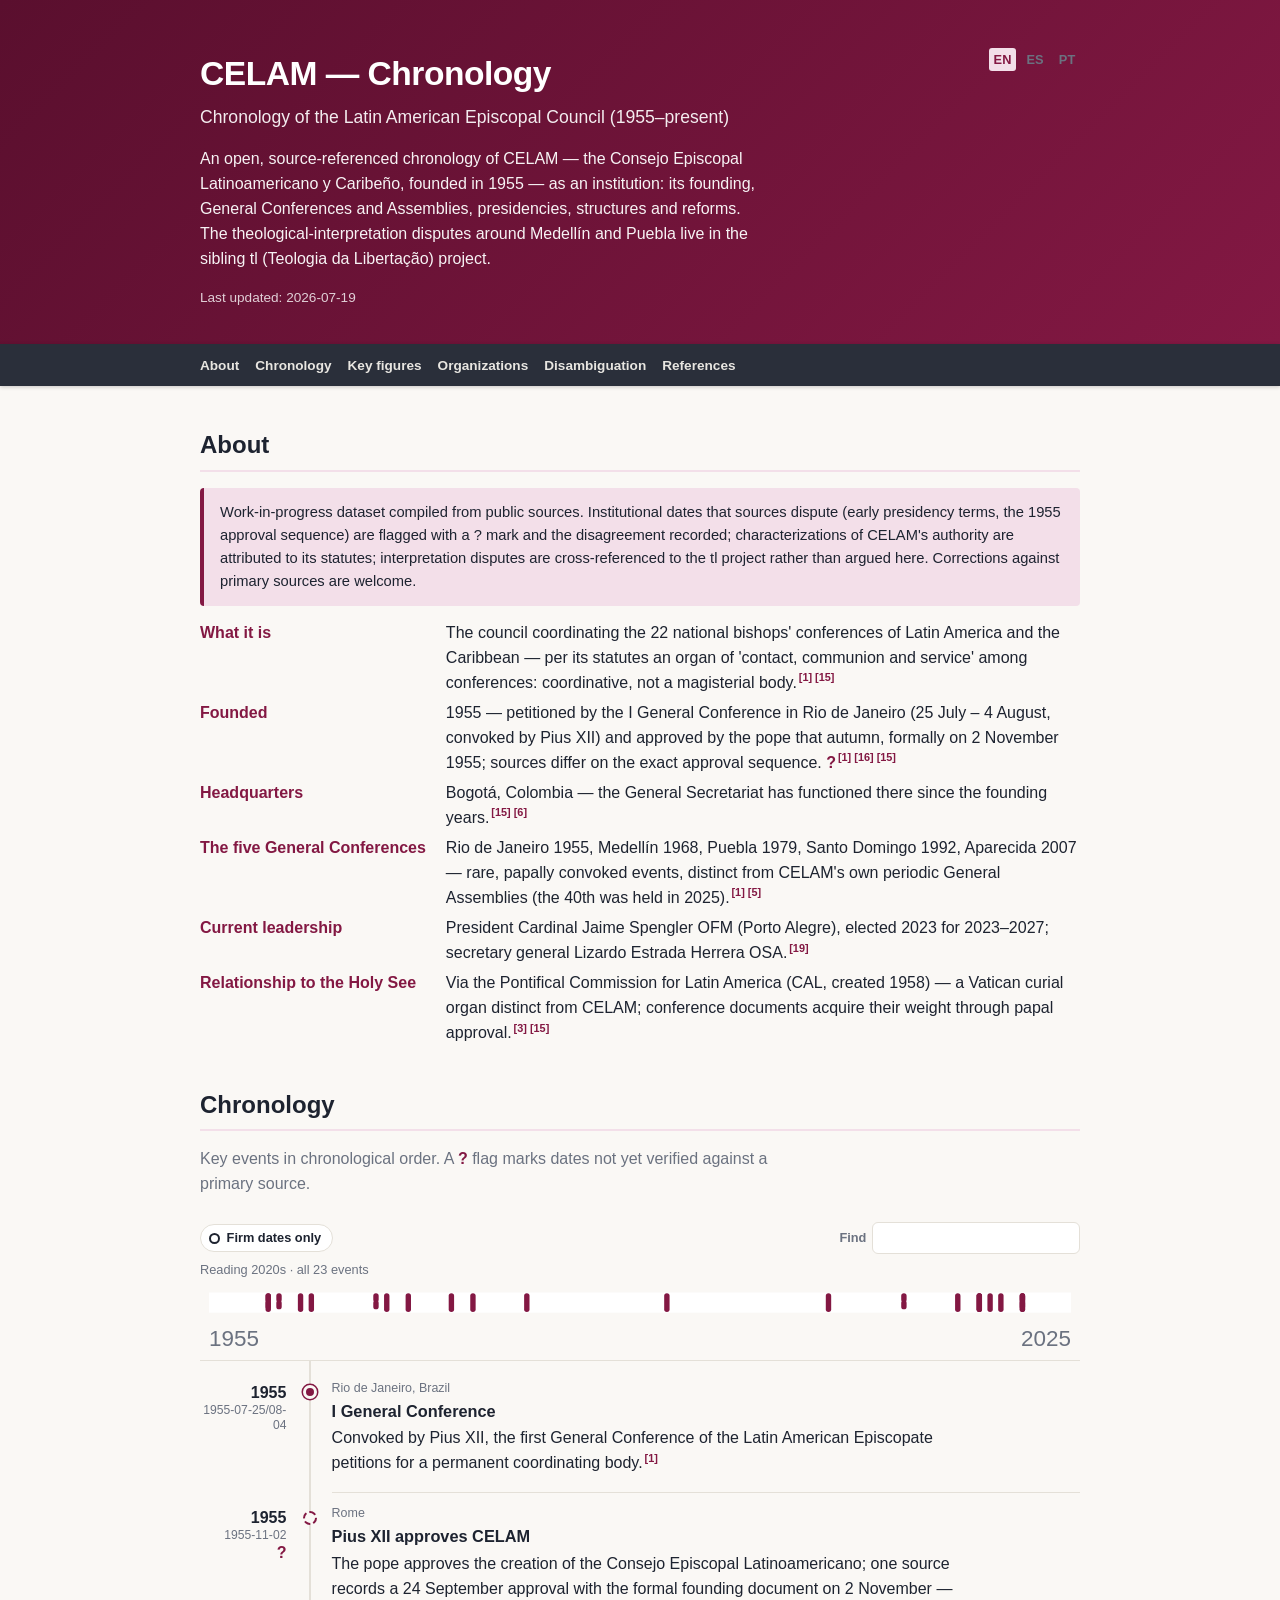
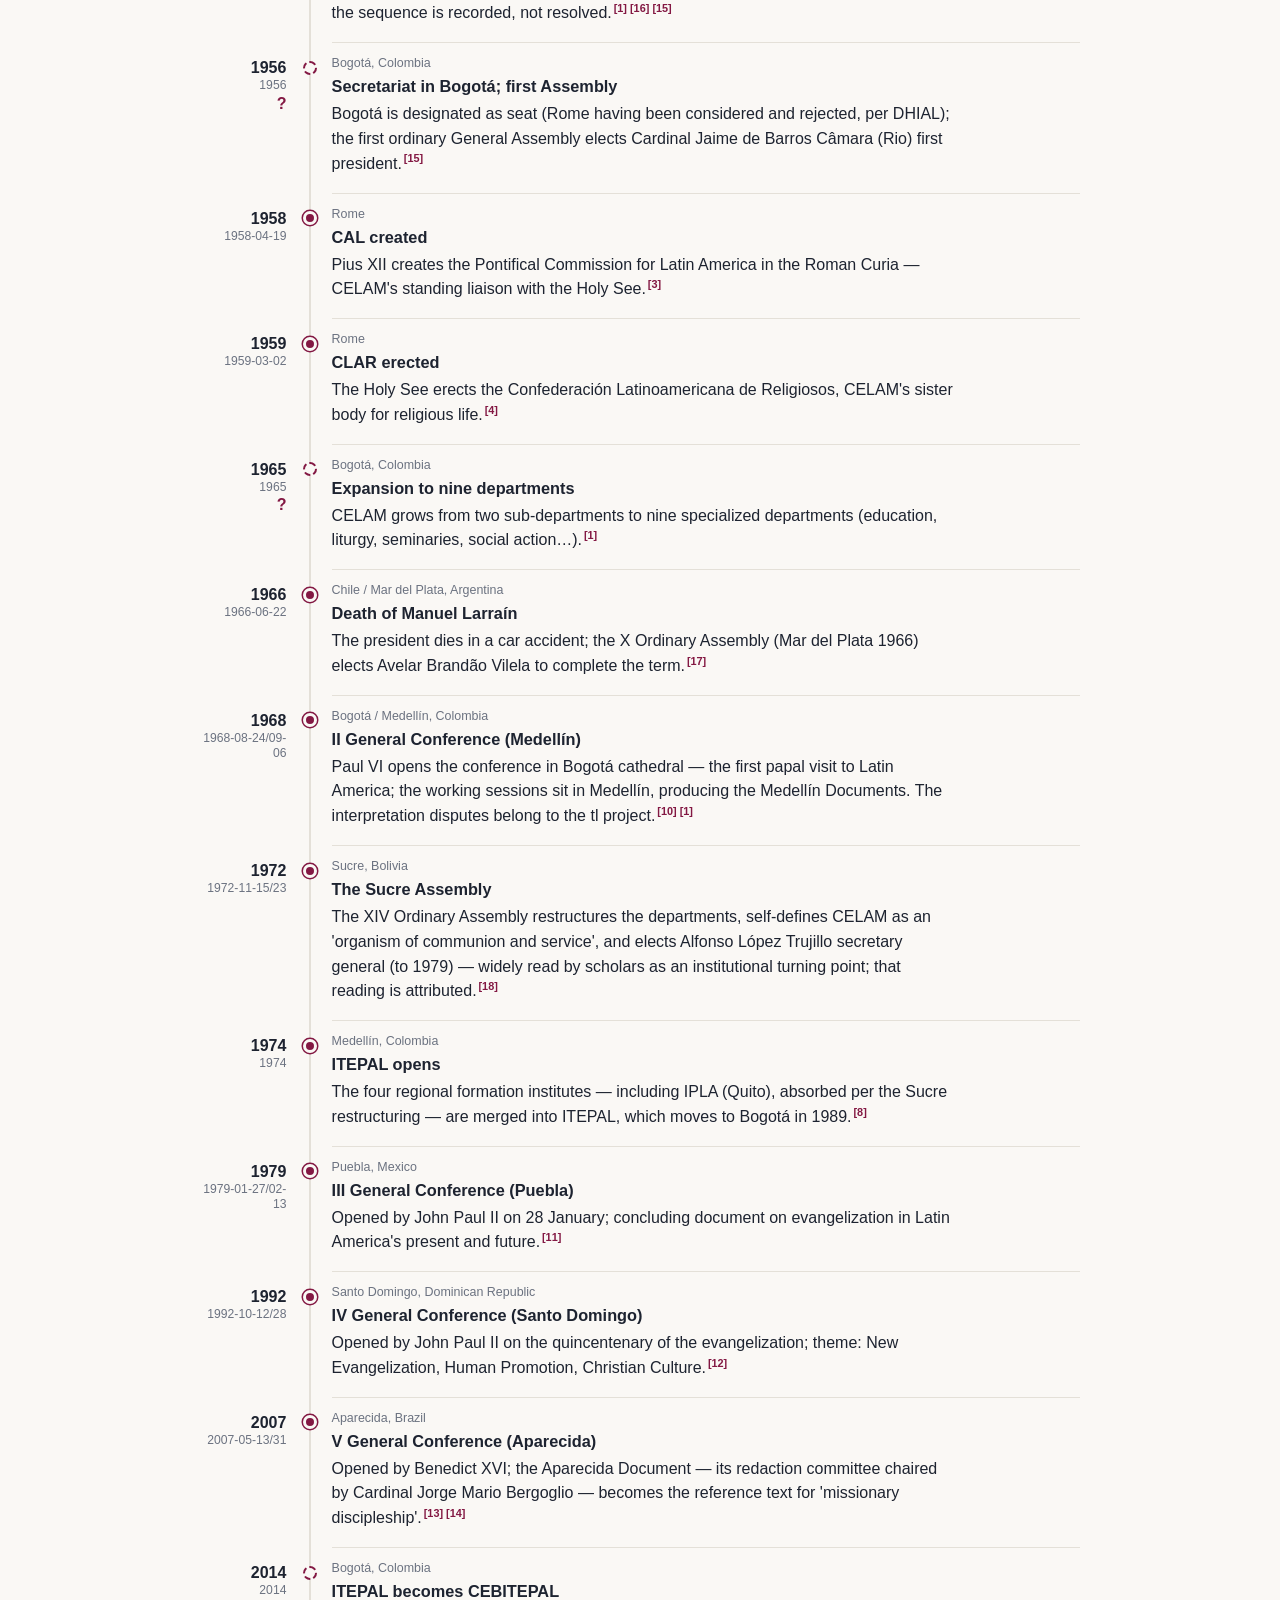
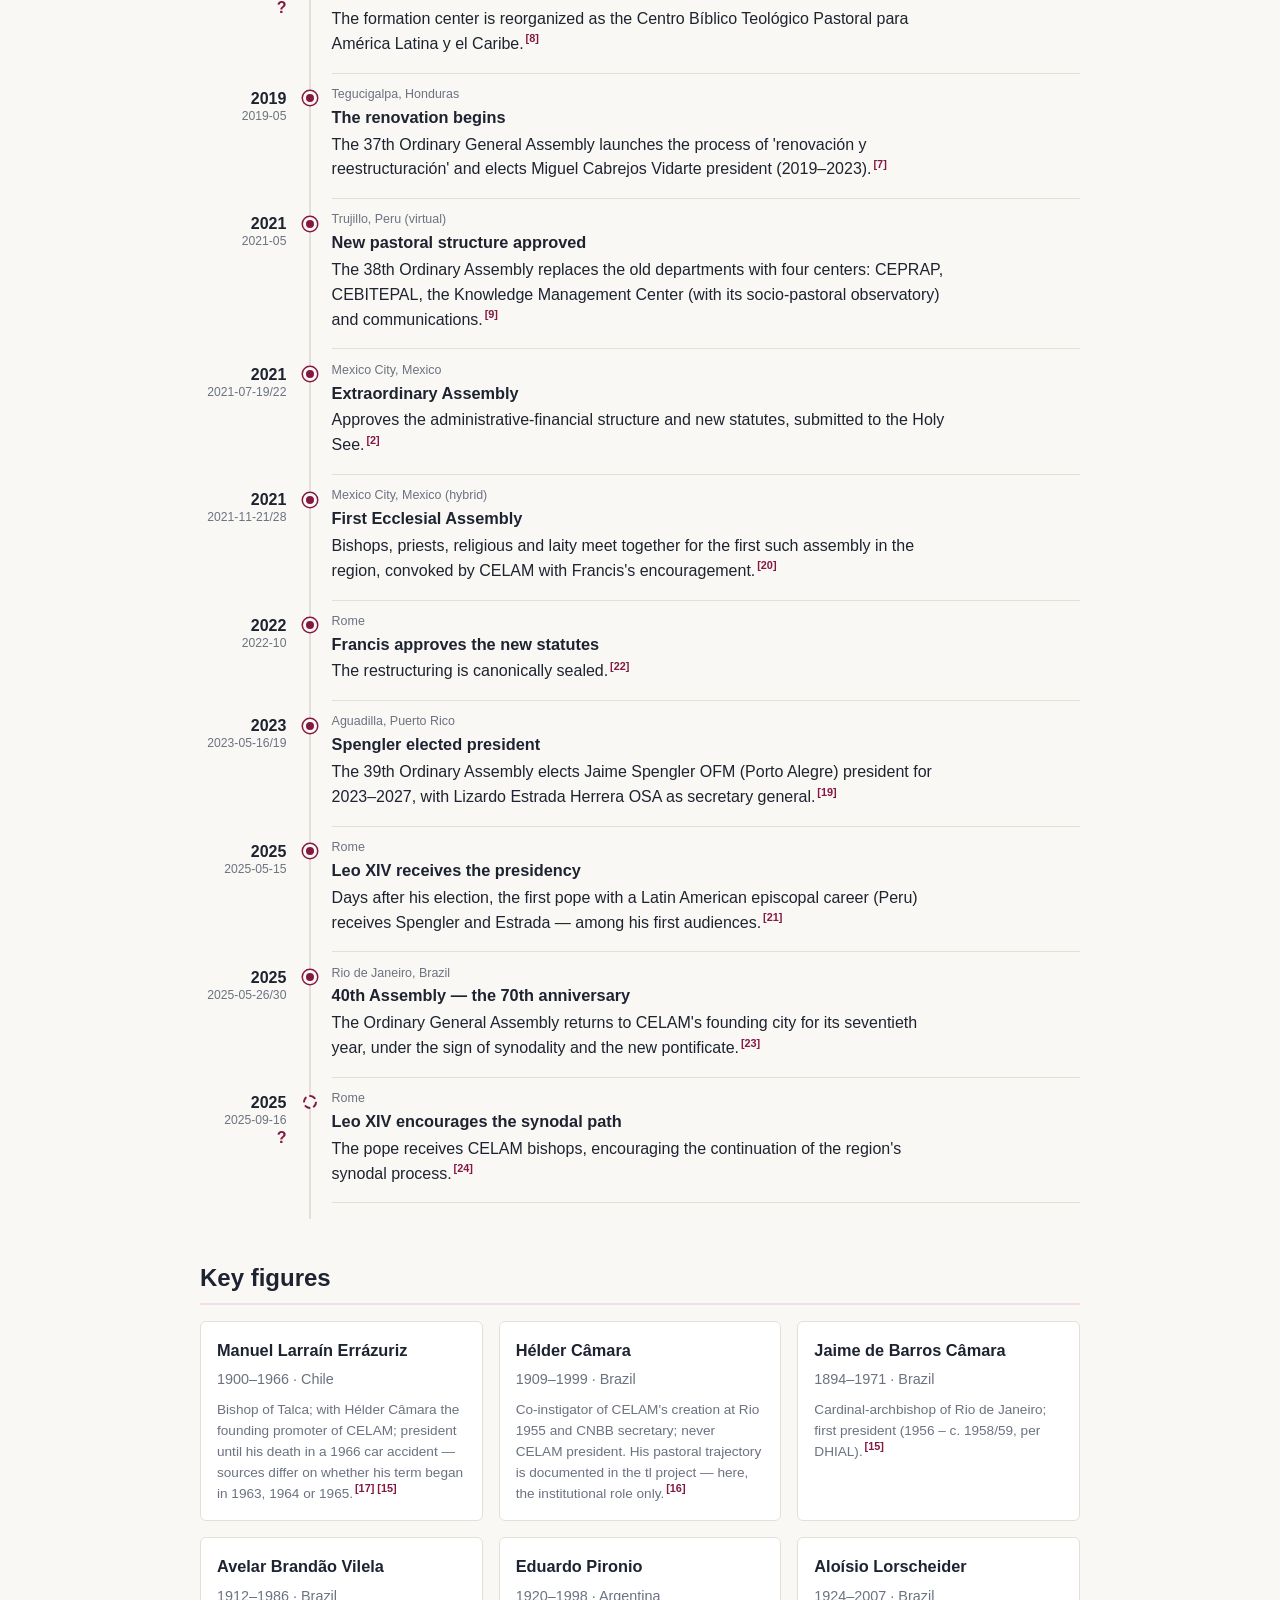
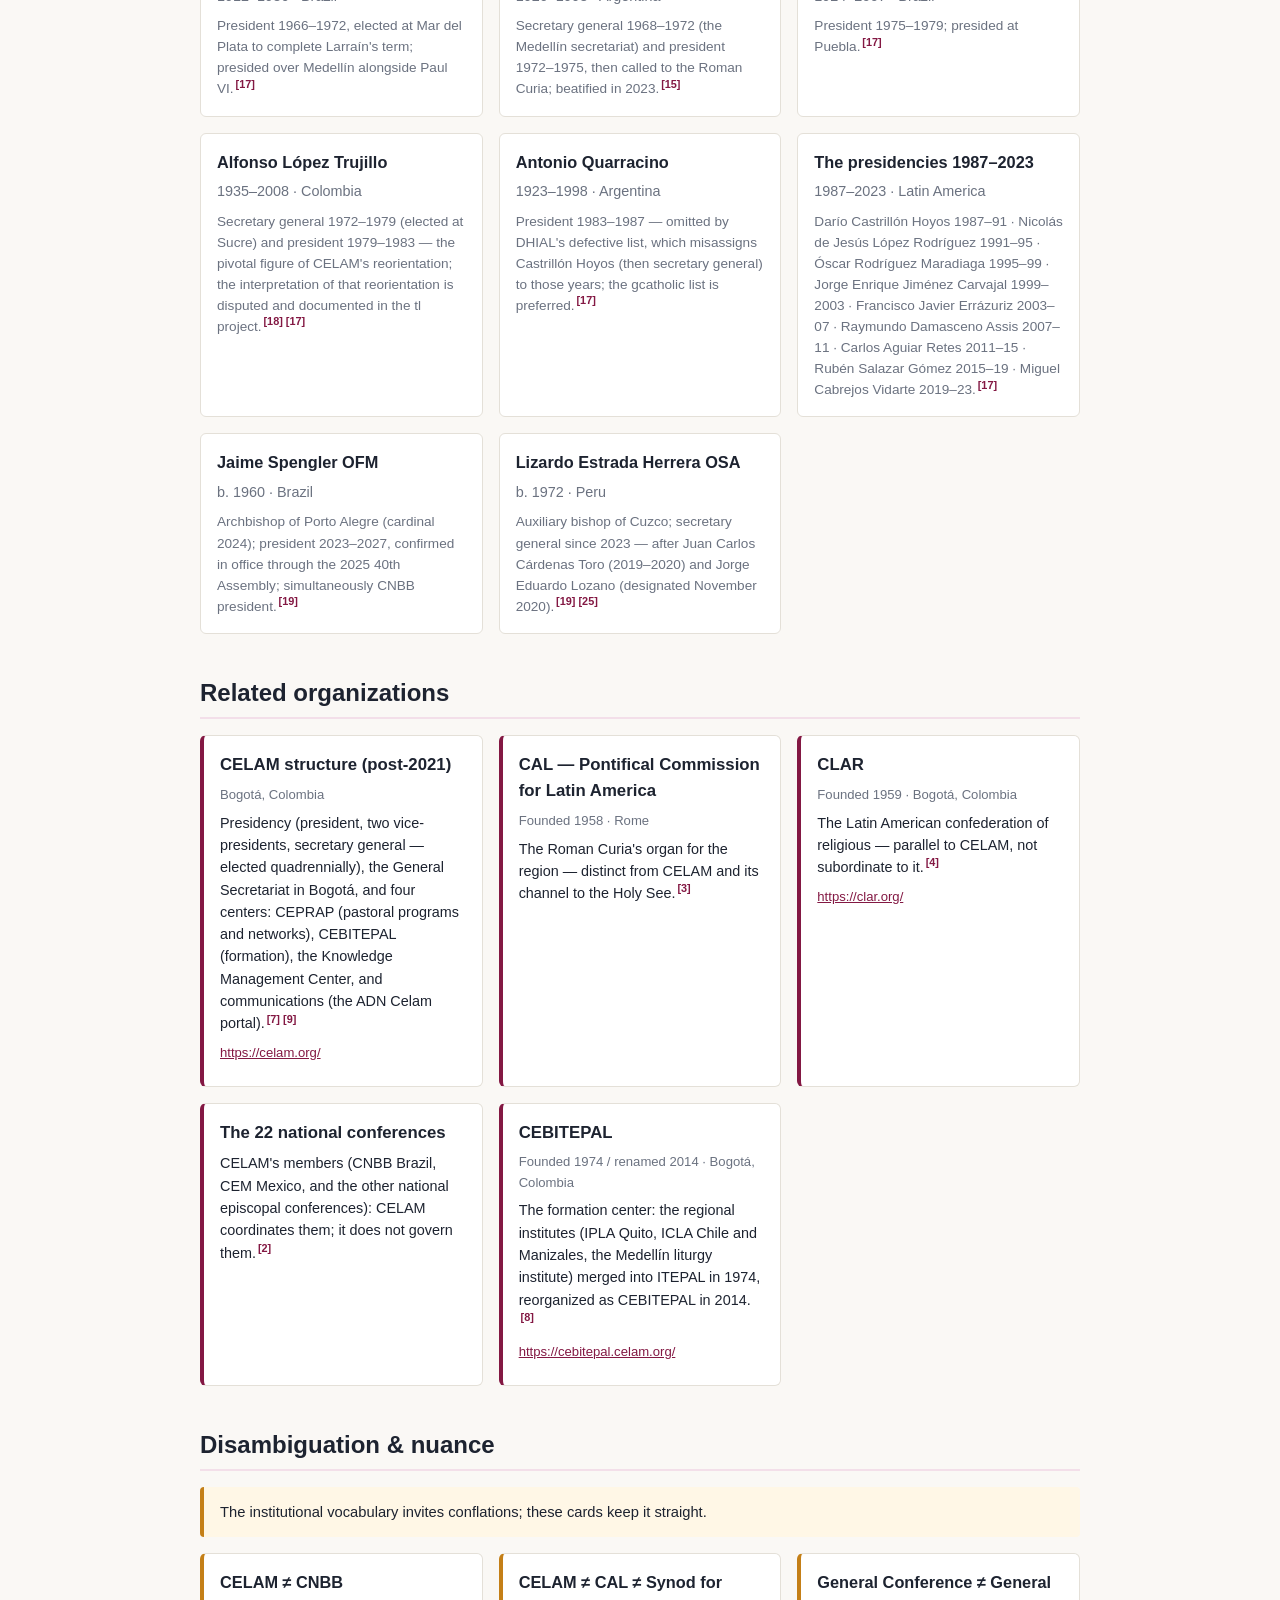
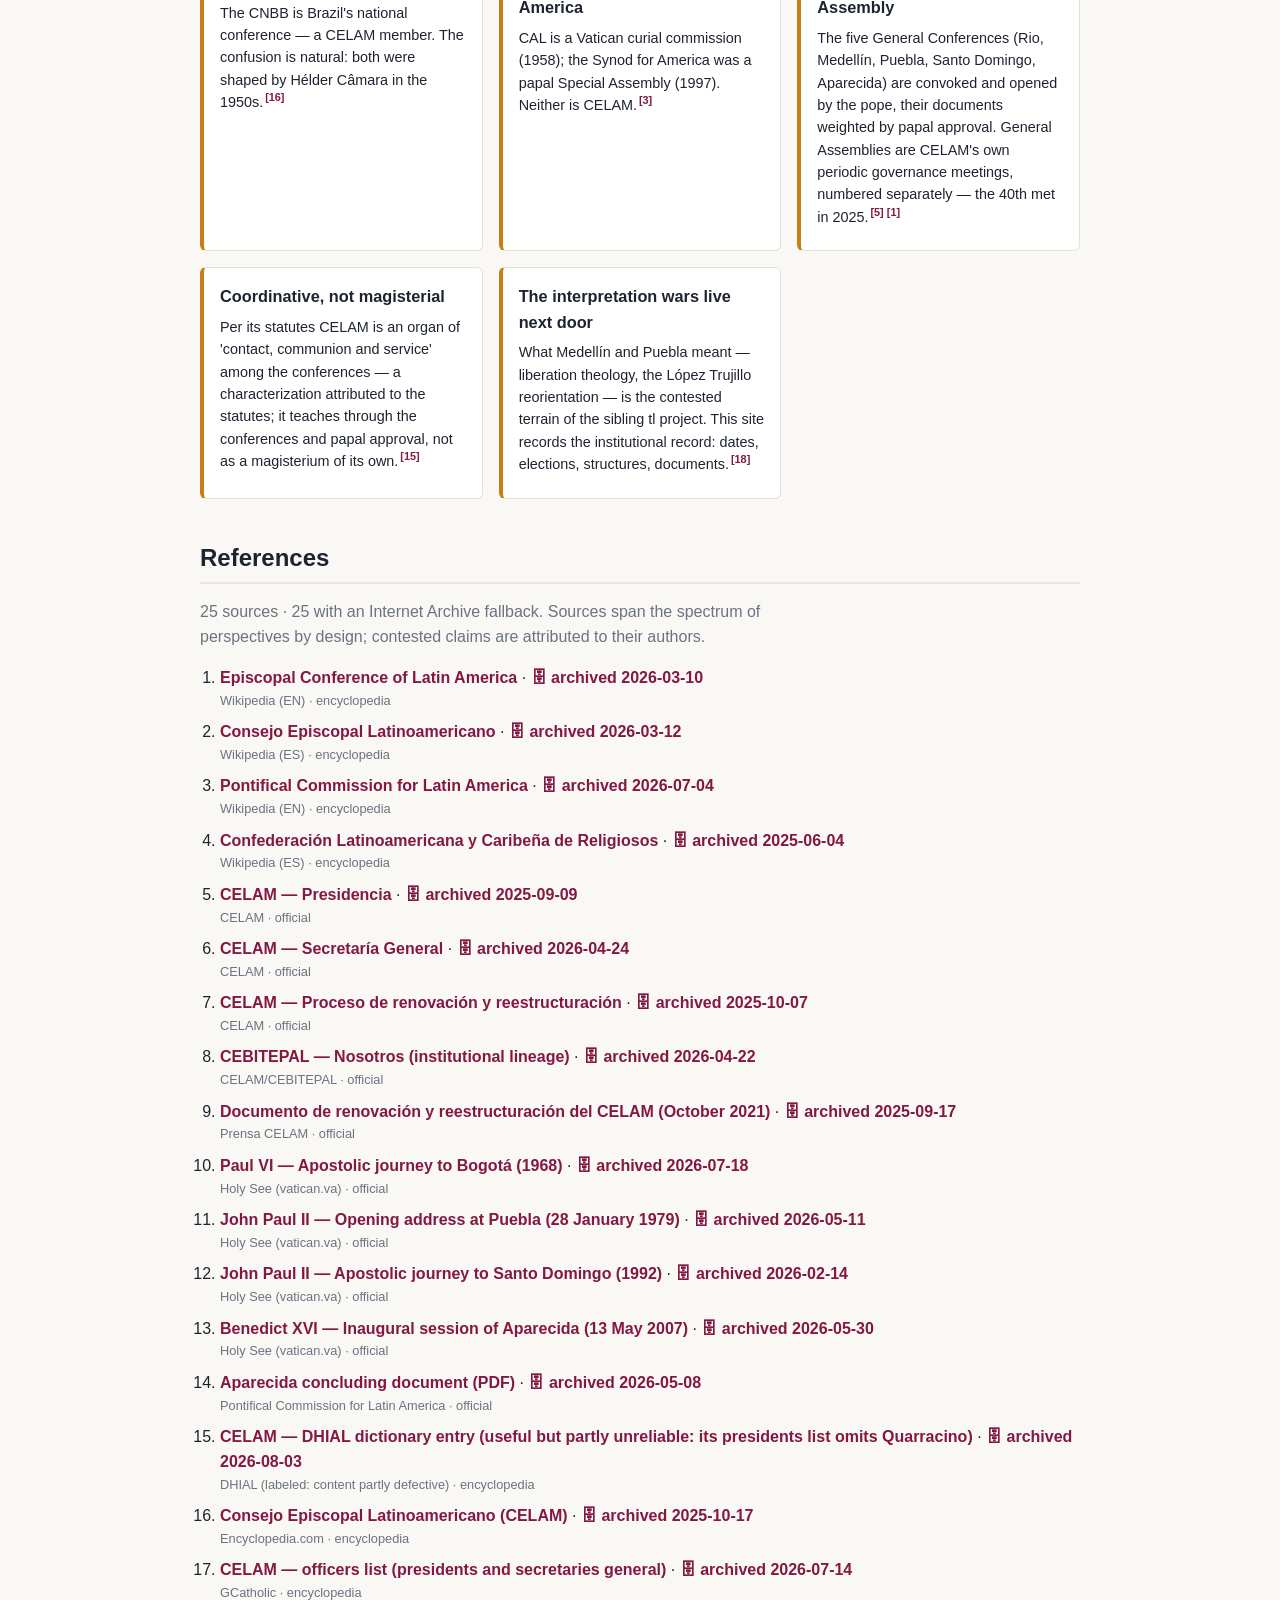
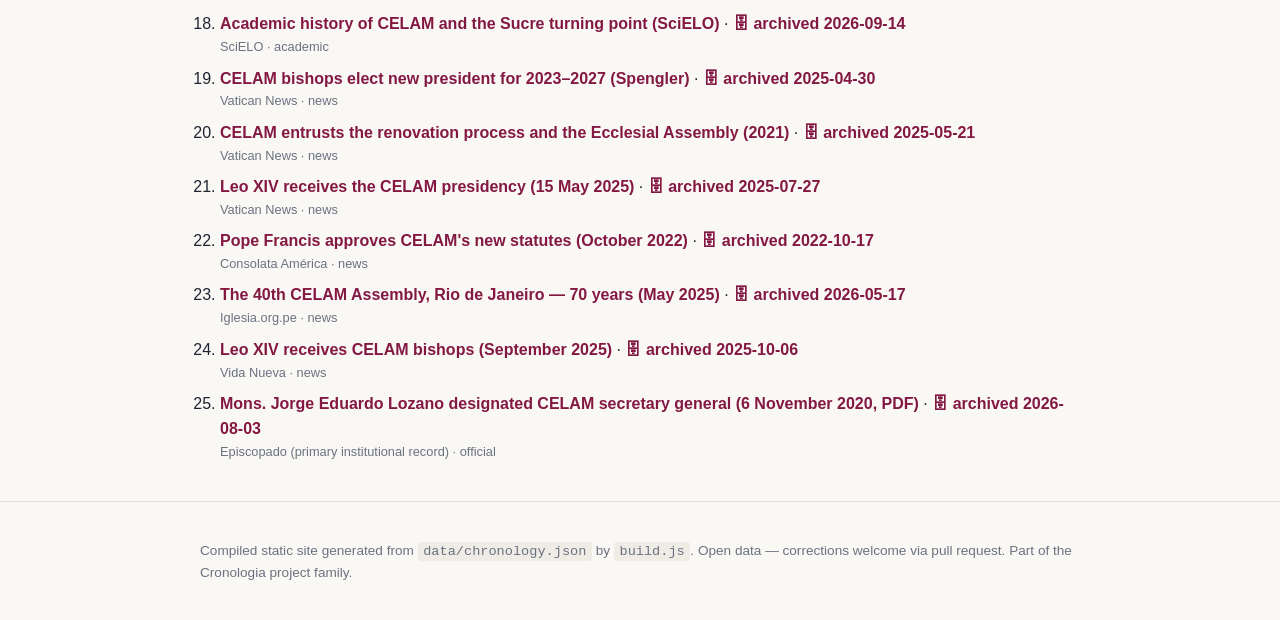
==== commit ff874a9b: "Chronology as a time river (#27) Brings the site up to the core template (build.js, validate-data.js" ====
--- a/docs/en/index.html
+++ b/docs/en/index.html
@@ -14,6 +14,7 @@
     gtag('config', 'G-R9LV1QZHVE');
   </script>
   <link rel="stylesheet" href="../styles.css">
+  <script src="../river.js" defer></script>
   <link rel="canonical" href="https://cronologia.github.io/celam/en/">
   <link rel="alternate" hreflang="en" href="https://cronologia.github.io/celam/en/">
   <link rel="alternate" hreflang="es" href="https://cronologia.github.io/celam/es/">
@@ -81,164 +82,232 @@
       </dl>
     </section>
 
-    <section id="chronology">
+    <section id="chronology" class="river">
       <h2>Chronology</h2>
       <p class="section-intro">Key events in chronological order. A <span class="flag">?</span> flag marks
       dates not yet verified against a primary source.</p>
-      <div class="table-scroll">
-      <table class="meetings">
-        <thead>
-          <tr><th>Year</th><th>Date</th><th>Place</th><th>Event</th></tr>
-        </thead>
-        <tbody>
-        <tr class="decade-row" id="decade-1950"><th colspan="4">1950s</th></tr>
-        <tr>
-          <td class="year">1955</td>
-          <td>1955-07-25/08-04</td>
-          <td>Rio de Janeiro, Brazil</td>
-          <td><strong>I General Conference</strong> <span class="muted">— Convoked by Pius XII, the first General Conference of the Latin American Episcopate petitions for a permanent coordinating body.</span><sup class="cite"><a href="#ref-1" title="Reference 1">[1]</a></sup></td>
-        </tr>
-        <tr>
-          <td class="year">1955</td>
-          <td>1955-11-02 <span class="flag" title="Date not yet verified against a primary source">?</span></td>
-          <td>Rome</td>
-          <td><strong>Pius XII approves CELAM</strong> <span class="muted">— The pope approves the creation of the Consejo Episcopal Latinoamericano; one source records a 24 September approval with the formal founding document on 2 November — the sequence is recorded, not resolved.</span><sup class="cite"><a href="#ref-1" title="Reference 1">[1]</a> <a href="#ref-16" title="Reference 16">[16]</a> <a href="#ref-15" title="Reference 15">[15]</a></sup></td>
-        </tr>
-        <tr>
-          <td class="year">1956</td>
-          <td>1956 <span class="flag" title="Date not yet verified against a primary source">?</span></td>
-          <td>Bogotá, Colombia</td>
-          <td><strong>Secretariat in Bogotá; first Assembly</strong> <span class="muted">— Bogotá is designated as seat (Rome having been considered and rejected, per DHIAL); the first ordinary General Assembly elects Cardinal Jaime de Barros Câmara (Rio) first president.</span><sup class="cite"><a href="#ref-15" title="Reference 15">[15]</a></sup></td>
-        </tr>
-        <tr>
-          <td class="year">1958</td>
-          <td>1958-04-19</td>
-          <td>Rome</td>
-          <td><strong>CAL created</strong> <span class="muted">— Pius XII creates the Pontifical Commission for Latin America in the Roman Curia — CELAM&#39;s standing liaison with the Holy See.</span><sup class="cite"><a href="#ref-3" title="Reference 3">[3]</a></sup></td>
-        </tr>
-        <tr>
-          <td class="year">1959</td>
-          <td>1959-03-02</td>
-          <td>Rome</td>
-          <td><strong>CLAR erected</strong> <span class="muted">— The Holy See erects the Confederación Latinoamericana de Religiosos, CELAM&#39;s sister body for religious life.</span><sup class="cite"><a href="#ref-4" title="Reference 4">[4]</a></sup></td>
-        </tr>
-        <tr class="decade-row" id="decade-1960"><th colspan="4">1960s</th></tr>
-        <tr>
-          <td class="year">1965</td>
-          <td>1965 <span class="flag" title="Date not yet verified against a primary source">?</span></td>
-          <td>Bogotá, Colombia</td>
-          <td><strong>Expansion to nine departments</strong> <span class="muted">— CELAM grows from two sub-departments to nine specialized departments (education, liturgy, seminaries, social action…).</span><sup class="cite"><a href="#ref-1" title="Reference 1">[1]</a></sup></td>
-        </tr>
-        <tr>
-          <td class="year">1966</td>
-          <td>1966-06-22</td>
-          <td>Chile / Mar del Plata, Argentina</td>
-          <td><strong>Death of Manuel Larraín</strong> <span class="muted">— The president dies in a car accident; the X Ordinary Assembly (Mar del Plata 1966) elects Avelar Brandão Vilela to complete the term.</span><sup class="cite"><a href="#ref-17" title="Reference 17">[17]</a></sup></td>
-        </tr>
-        <tr>
-          <td class="year">1968</td>
-          <td>1968-08-24/09-06</td>
-          <td>Bogotá / Medellín, Colombia</td>
-          <td><strong>II General Conference (Medellín)</strong> <span class="muted">— Paul VI opens the conference in Bogotá cathedral — the first papal visit to Latin America; the working sessions sit in Medellín, producing the Medellín Documents. The interpretation disputes belong to the tl project.</span><sup class="cite"><a href="#ref-10" title="Reference 10">[10]</a> <a href="#ref-1" title="Reference 1">[1]</a></sup></td>
-        </tr>
-        <tr class="decade-row" id="decade-1970"><th colspan="4">1970s</th></tr>
-        <tr>
-          <td class="year">1972</td>
-          <td>1972-11-15/23</td>
-          <td>Sucre, Bolivia</td>
-          <td><strong>The Sucre Assembly</strong> <span class="muted">— The XIV Ordinary Assembly restructures the departments, self-defines CELAM as an &#39;organism of communion and service&#39;, and elects Alfonso López Trujillo secretary general (to 1979) — widely read by scholars as an institutional turning point; that reading is attributed.</span><sup class="cite"><a href="#ref-18" title="Reference 18">[18]</a></sup></td>
-        </tr>
-        <tr>
-          <td class="year">1974</td>
-          <td>1974</td>
-          <td>Medellín, Colombia</td>
-          <td><strong>ITEPAL opens</strong> <span class="muted">— The four regional formation institutes — including IPLA (Quito), absorbed per the Sucre restructuring — are merged into ITEPAL, which moves to Bogotá in 1989.</span><sup class="cite"><a href="#ref-8" title="Reference 8">[8]</a></sup></td>
-        </tr>
-        <tr>
-          <td class="year">1979</td>
-          <td>1979-01-27/02-13</td>
-          <td>Puebla, Mexico</td>
-          <td><strong>III General Conference (Puebla)</strong> <span class="muted">— Opened by John Paul II on 28 January; concluding document on evangelization in Latin America&#39;s present and future.</span><sup class="cite"><a href="#ref-11" title="Reference 11">[11]</a></sup></td>
-        </tr>
-        <tr class="decade-row" id="decade-1990"><th colspan="4">1990s</th></tr>
-        <tr>
-          <td class="year">1992</td>
-          <td>1992-10-12/28</td>
-          <td>Santo Domingo, Dominican Republic</td>
-          <td><strong>IV General Conference (Santo Domingo)</strong> <span class="muted">— Opened by John Paul II on the quincentenary of the evangelization; theme: New Evangelization, Human Promotion, Christian Culture.</span><sup class="cite"><a href="#ref-12" title="Reference 12">[12]</a></sup></td>
-        </tr>
-        <tr class="decade-row" id="decade-2000"><th colspan="4">2000s</th></tr>
-        <tr>
-          <td class="year">2007</td>
-          <td>2007-05-13/31</td>
-          <td>Aparecida, Brazil</td>
-          <td><strong>V General Conference (Aparecida)</strong> <span class="muted">— Opened by Benedict XVI; the Aparecida Document — its redaction committee chaired by Cardinal Jorge Mario Bergoglio — becomes the reference text for &#39;missionary discipleship&#39;.</span><sup class="cite"><a href="#ref-13" title="Reference 13">[13]</a> <a href="#ref-14" title="Reference 14">[14]</a></sup></td>
-        </tr>
-        <tr class="decade-row" id="decade-2010"><th colspan="4">2010s</th></tr>
-        <tr>
-          <td class="year">2014</td>
-          <td>2014 <span class="flag" title="Date not yet verified against a primary source">?</span></td>
-          <td>Bogotá, Colombia</td>
-          <td><strong>ITEPAL becomes CEBITEPAL</strong> <span class="muted">— The formation center is reorganized as the Centro Bíblico Teológico Pastoral para América Latina y el Caribe.</span><sup class="cite"><a href="#ref-8" title="Reference 8">[8]</a></sup></td>
-        </tr>
-        <tr>
-          <td class="year">2019</td>
-          <td>2019-05</td>
-          <td>Tegucigalpa, Honduras</td>
-          <td><strong>The renovation begins</strong> <span class="muted">— The 37th Ordinary General Assembly launches the process of &#39;renovación y reestructuración&#39; and elects Miguel Cabrejos Vidarte president (2019–2023).</span><sup class="cite"><a href="#ref-7" title="Reference 7">[7]</a></sup></td>
-        </tr>
-        <tr class="decade-row" id="decade-2020"><th colspan="4">2020s</th></tr>
-        <tr>
-          <td class="year">2021</td>
-          <td>2021-05</td>
-          <td>Trujillo, Peru (virtual)</td>
-          <td><strong>New pastoral structure approved</strong> <span class="muted">— The 38th Ordinary Assembly replaces the old departments with four centers: CEPRAP, CEBITEPAL, the Knowledge Management Center (with its socio-pastoral observatory) and communications.</span><sup class="cite"><a href="#ref-9" title="Reference 9">[9]</a></sup></td>
-        </tr>
-        <tr>
-          <td class="year">2021</td>
-          <td>2021-07-19/22</td>
-          <td>Mexico City, Mexico</td>
-          <td><strong>Extraordinary Assembly</strong> <span class="muted">— Approves the administrative-financial structure and new statutes, submitted to the Holy See.</span><sup class="cite"><a href="#ref-2" title="Reference 2">[2]</a></sup></td>
-        </tr>
-        <tr>
-          <td class="year">2021</td>
-          <td>2021-11-21/28</td>
-          <td>Mexico City, Mexico (hybrid)</td>
-          <td><strong>First Ecclesial Assembly</strong> <span class="muted">— Bishops, priests, religious and laity meet together for the first such assembly in the region, convoked by CELAM with Francis&#39;s encouragement.</span><sup class="cite"><a href="#ref-20" title="Reference 20">[20]</a></sup></td>
-        </tr>
-        <tr>
-          <td class="year">2022</td>
-          <td>2022-10</td>
-          <td>Rome</td>
-          <td><strong>Francis approves the new statutes</strong> <span class="muted">— The restructuring is canonically sealed.</span><sup class="cite"><a href="#ref-22" title="Reference 22">[22]</a></sup></td>
-        </tr>
-        <tr>
-          <td class="year">2023</td>
-          <td>2023-05-16/19</td>
-          <td>Aguadilla, Puerto Rico</td>
-          <td><strong>Spengler elected president</strong> <span class="muted">— The 39th Ordinary Assembly elects Jaime Spengler OFM (Porto Alegre) president for 2023–2027, with Lizardo Estrada Herrera OSA as secretary general.</span><sup class="cite"><a href="#ref-19" title="Reference 19">[19]</a></sup></td>
-        </tr>
-        <tr>
-          <td class="year">2025</td>
-          <td>2025-05-15</td>
-          <td>Rome</td>
-          <td><strong>Leo XIV receives the presidency</strong> <span class="muted">— Days after his election, the first pope with a Latin American episcopal career (Peru) receives Spengler and Estrada — among his first audiences.</span><sup class="cite"><a href="#ref-21" title="Reference 21">[21]</a></sup></td>
-        </tr>
-        <tr>
-          <td class="year">2025</td>
-          <td>2025-05-26/30</td>
-          <td>Rio de Janeiro, Brazil</td>
-          <td><strong>40th Assembly — the 70th anniversary</strong> <span class="muted">— The Ordinary General Assembly returns to CELAM&#39;s founding city for its seventieth year, under the sign of synodality and the new pontificate.</span><sup class="cite"><a href="#ref-23" title="Reference 23">[23]</a></sup></td>
-        </tr>
-        <tr>
-          <td class="year">2025</td>
-          <td>2025-09-16 <span class="flag" title="Date not yet verified against a primary source">?</span></td>
-          <td>Rome</td>
-          <td><strong>Leo XIV encourages the synodal path</strong> <span class="muted">— The pope receives CELAM bishops, encouraging the continuation of the region&#39;s synodal process.</span><sup class="cite"><a href="#ref-24" title="Reference 24">[24]</a></sup></td>
-        </tr>
-        </tbody>
-      </table>
-      </div>
+      <div class="rv-bar">
+        <div class="rv-controls" role="group" aria-label="Filter the chronology" hidden>
+          <label class="rv-chip rv-firm"><input type="checkbox" data-firm><span class="rv-sw"></span>Firm dates only</label>
+          <label class="rv-find">Find <input type="search" autocomplete="off"></label>
+          <p class="rv-status" aria-live="polite" data-all="all {n} events" data-some="{n} of {total} events shown" data-reading="Reading"></p>
+        </div>
+        <svg class="rv-ribbon" viewBox="-4 0 392 29" preserveAspectRatio="xMinYMid meet" role="img" aria-label="Overview of all 23 events; long gaps in the record are drawn as breaks">
+          <rect class="rv-row" x="0" y="2" width="384" height="9"/>
+          <line class="rv-tick rv-l0" data-i="0" x1="26.4" x2="26.4" y1="3.5" y2="9.5"/><line class="rv-tick rv-l0 rv-u" data-i="1" x1="26.4" x2="26.4" y1="3.5" y2="9.5"/><line class="rv-tick rv-l0 rv-u" data-i="2" x1="31.2" x2="31.2" y1="3.5" y2="9.5"/><line class="rv-tick rv-l0" data-i="3" x1="40.8" x2="40.8" y1="3.5" y2="9.5"/><line class="rv-tick rv-l0" data-i="4" x1="45.6" x2="45.6" y1="3.5" y2="9.5"/><line class="rv-tick rv-l0 rv-u" data-i="5" x1="74.4" x2="74.4" y1="3.5" y2="9.5"/><line class="rv-tick rv-l0" data-i="6" x1="79.2" x2="79.2" y1="3.5" y2="9.5"/><line class="rv-tick rv-l0" data-i="7" x1="88.8" x2="88.8" y1="3.5" y2="9.5"/><line class="rv-tick rv-l0" data-i="8" x1="108" x2="108" y1="3.5" y2="9.5"/><line class="rv-tick rv-l0" data-i="9" x1="117.6" x2="117.6" y1="3.5" y2="9.5"/><line class="rv-tick rv-l0" data-i="10" x1="141.6" x2="141.6" y1="3.5" y2="9.5"/><line class="rv-tick rv-l0" data-i="11" x1="204" x2="204" y1="3.5" y2="9.5"/><line class="rv-tick rv-l0" data-i="12" x1="276" x2="276" y1="3.5" y2="9.5"/><line class="rv-tick rv-l0 rv-u" data-i="13" x1="309.6" x2="309.6" y1="3.5" y2="9.5"/><line class="rv-tick rv-l0" data-i="14" x1="333.6" x2="333.6" y1="3.5" y2="9.5"/><line class="rv-tick rv-l0" data-i="15" x1="343.2" x2="343.2" y1="3.5" y2="9.5"/><line class="rv-tick rv-l0" data-i="16" x1="343.2" x2="343.2" y1="3.5" y2="9.5"/><line class="rv-tick rv-l0" data-i="17" x1="343.2" x2="343.2" y1="3.5" y2="9.5"/><line class="rv-tick rv-l0" data-i="18" x1="348" x2="348" y1="3.5" y2="9.5"/><line class="rv-tick rv-l0" data-i="19" x1="352.8" x2="352.8" y1="3.5" y2="9.5"/><line class="rv-tick rv-l0" data-i="20" x1="362.4" x2="362.4" y1="3.5" y2="9.5"/><line class="rv-tick rv-l0" data-i="21" x1="362.4" x2="362.4" y1="3.5" y2="9.5"/><line class="rv-tick rv-l0 rv-u" data-i="22" x1="362.4" x2="362.4" y1="3.5" y2="9.5"/>
+          <text class="rv-axis" x="0" y="26" text-anchor="start">1955</text><text class="rv-axis" x="384" y="26" text-anchor="end">2025</text><rect class="rv-win" x="0" y="0" width="0" height="13"/>
+        </svg>
+      </div>
+      <ol class="rv-list" style="--lanes:1">
+        <li class="rv-e" id="decade-1950" data-i="0" data-lanes="" data-decade="1950s">
+          <div class="rv-year">1955<small>1955-07-25/08-04</small></div>
+          <div class="rv-node" aria-hidden="true"><i class="rv-l0" style="--k:0"></i></div>
+          <div class="rv-card">
+            <p class="rv-kick"><span>Rio de Janeiro, Brazil</span></p>
+            <h3>I General Conference</h3>
+            <p class="rv-text">Convoked by Pius XII, the first General Conference of the Latin American Episcopate petitions for a permanent coordinating body.<sup class="cite"><a href="#ref-1" title="Reference 1">[1]</a></sup></p>
+          </div>
+        </li>
+        <li class="rv-e rv-u" data-i="1" data-lanes="" data-decade="1950s">
+          <div class="rv-year">1955<small>1955-11-02</small> <span class="flag" title="Date not yet verified against a primary source">?</span></div>
+          <div class="rv-node" aria-hidden="true"><i class="rv-l0" style="--k:0"></i></div>
+          <div class="rv-card">
+            <p class="rv-kick"><span>Rome</span></p>
+            <h3>Pius XII approves CELAM</h3>
+            <p class="rv-text">The pope approves the creation of the Consejo Episcopal Latinoamericano; one source records a 24 September approval with the formal founding document on 2 November — the sequence is recorded, not resolved.<sup class="cite"><a href="#ref-1" title="Reference 1">[1]</a> <a href="#ref-16" title="Reference 16">[16]</a> <a href="#ref-15" title="Reference 15">[15]</a></sup></p>
+          </div>
+        </li>
+        <li class="rv-e rv-u" data-i="2" data-lanes="" data-decade="1950s">
+          <div class="rv-year">1956<small>1956</small> <span class="flag" title="Date not yet verified against a primary source">?</span></div>
+          <div class="rv-node" aria-hidden="true"><i class="rv-l0" style="--k:0"></i></div>
+          <div class="rv-card">
+            <p class="rv-kick"><span>Bogotá, Colombia</span></p>
+            <h3>Secretariat in Bogotá; first Assembly</h3>
+            <p class="rv-text">Bogotá is designated as seat (Rome having been considered and rejected, per DHIAL); the first ordinary General Assembly elects Cardinal Jaime de Barros Câmara (Rio) first president.<sup class="cite"><a href="#ref-15" title="Reference 15">[15]</a></sup></p>
+          </div>
+        </li>
+        <li class="rv-e" data-i="3" data-lanes="" data-decade="1950s">
+          <div class="rv-year">1958<small>1958-04-19</small></div>
+          <div class="rv-node" aria-hidden="true"><i class="rv-l0" style="--k:0"></i></div>
+          <div class="rv-card">
+            <p class="rv-kick"><span>Rome</span></p>
+            <h3>CAL created</h3>
+            <p class="rv-text">Pius XII creates the Pontifical Commission for Latin America in the Roman Curia — CELAM&#39;s standing liaison with the Holy See.<sup class="cite"><a href="#ref-3" title="Reference 3">[3]</a></sup></p>
+          </div>
+        </li>
+        <li class="rv-e" data-i="4" data-lanes="" data-decade="1950s">
+          <div class="rv-year">1959<small>1959-03-02</small></div>
+          <div class="rv-node" aria-hidden="true"><i class="rv-l0" style="--k:0"></i></div>
+          <div class="rv-card">
+            <p class="rv-kick"><span>Rome</span></p>
+            <h3>CLAR erected</h3>
+            <p class="rv-text">The Holy See erects the Confederación Latinoamericana de Religiosos, CELAM&#39;s sister body for religious life.<sup class="cite"><a href="#ref-4" title="Reference 4">[4]</a></sup></p>
+          </div>
+        </li>
+        <li class="rv-e rv-u" id="decade-1960" data-i="5" data-lanes="" data-decade="1960s">
+          <div class="rv-year">1965<small>1965</small> <span class="flag" title="Date not yet verified against a primary source">?</span></div>
+          <div class="rv-node" aria-hidden="true"><i class="rv-l0" style="--k:0"></i></div>
+          <div class="rv-card">
+            <p class="rv-kick"><span>Bogotá, Colombia</span></p>
+            <h3>Expansion to nine departments</h3>
+            <p class="rv-text">CELAM grows from two sub-departments to nine specialized departments (education, liturgy, seminaries, social action…).<sup class="cite"><a href="#ref-1" title="Reference 1">[1]</a></sup></p>
+          </div>
+        </li>
+        <li class="rv-e" data-i="6" data-lanes="" data-decade="1960s">
+          <div class="rv-year">1966<small>1966-06-22</small></div>
+          <div class="rv-node" aria-hidden="true"><i class="rv-l0" style="--k:0"></i></div>
+          <div class="rv-card">
+            <p class="rv-kick"><span>Chile / Mar del Plata, Argentina</span></p>
+            <h3>Death of Manuel Larraín</h3>
+            <p class="rv-text">The president dies in a car accident; the X Ordinary Assembly (Mar del Plata 1966) elects Avelar Brandão Vilela to complete the term.<sup class="cite"><a href="#ref-17" title="Reference 17">[17]</a></sup></p>
+          </div>
+        </li>
+        <li class="rv-e" data-i="7" data-lanes="" data-decade="1960s">
+          <div class="rv-year">1968<small>1968-08-24/09-06</small></div>
+          <div class="rv-node" aria-hidden="true"><i class="rv-l0" style="--k:0"></i></div>
+          <div class="rv-card">
+            <p class="rv-kick"><span>Bogotá / Medellín, Colombia</span></p>
+            <h3>II General Conference (Medellín)</h3>
+            <p class="rv-text">Paul VI opens the conference in Bogotá cathedral — the first papal visit to Latin America; the working sessions sit in Medellín, producing the Medellín Documents. The interpretation disputes belong to the tl project.<sup class="cite"><a href="#ref-10" title="Reference 10">[10]</a> <a href="#ref-1" title="Reference 1">[1]</a></sup></p>
+          </div>
+        </li>
+        <li class="rv-e" id="decade-1970" data-i="8" data-lanes="" data-decade="1970s">
+          <div class="rv-year">1972<small>1972-11-15/23</small></div>
+          <div class="rv-node" aria-hidden="true"><i class="rv-l0" style="--k:0"></i></div>
+          <div class="rv-card">
+            <p class="rv-kick"><span>Sucre, Bolivia</span></p>
+            <h3>The Sucre Assembly</h3>
+            <p class="rv-text">The XIV Ordinary Assembly restructures the departments, self-defines CELAM as an &#39;organism of communion and service&#39;, and elects Alfonso López Trujillo secretary general (to 1979) — widely read by scholars as an institutional turning point; that reading is attributed.<sup class="cite"><a href="#ref-18" title="Reference 18">[18]</a></sup></p>
+          </div>
+        </li>
+        <li class="rv-e" data-i="9" data-lanes="" data-decade="1970s">
+          <div class="rv-year">1974<small>1974</small></div>
+          <div class="rv-node" aria-hidden="true"><i class="rv-l0" style="--k:0"></i></div>
+          <div class="rv-card">
+            <p class="rv-kick"><span>Medellín, Colombia</span></p>
+            <h3>ITEPAL opens</h3>
+            <p class="rv-text">The four regional formation institutes — including IPLA (Quito), absorbed per the Sucre restructuring — are merged into ITEPAL, which moves to Bogotá in 1989.<sup class="cite"><a href="#ref-8" title="Reference 8">[8]</a></sup></p>
+          </div>
+        </li>
+        <li class="rv-e" data-i="10" data-lanes="" data-decade="1970s">
+          <div class="rv-year">1979<small>1979-01-27/02-13</small></div>
+          <div class="rv-node" aria-hidden="true"><i class="rv-l0" style="--k:0"></i></div>
+          <div class="rv-card">
+            <p class="rv-kick"><span>Puebla, Mexico</span></p>
+            <h3>III General Conference (Puebla)</h3>
+            <p class="rv-text">Opened by John Paul II on 28 January; concluding document on evangelization in Latin America&#39;s present and future.<sup class="cite"><a href="#ref-11" title="Reference 11">[11]</a></sup></p>
+          </div>
+        </li>
+        <li class="rv-e" id="decade-1990" data-i="11" data-lanes="" data-decade="1990s">
+          <div class="rv-year">1992<small>1992-10-12/28</small></div>
+          <div class="rv-node" aria-hidden="true"><i class="rv-l0" style="--k:0"></i></div>
+          <div class="rv-card">
+            <p class="rv-kick"><span>Santo Domingo, Dominican Republic</span></p>
+            <h3>IV General Conference (Santo Domingo)</h3>
+            <p class="rv-text">Opened by John Paul II on the quincentenary of the evangelization; theme: New Evangelization, Human Promotion, Christian Culture.<sup class="cite"><a href="#ref-12" title="Reference 12">[12]</a></sup></p>
+          </div>
+        </li>
+        <li class="rv-e" id="decade-2000" data-i="12" data-lanes="" data-decade="2000s">
+          <div class="rv-year">2007<small>2007-05-13/31</small></div>
+          <div class="rv-node" aria-hidden="true"><i class="rv-l0" style="--k:0"></i></div>
+          <div class="rv-card">
+            <p class="rv-kick"><span>Aparecida, Brazil</span></p>
+            <h3>V General Conference (Aparecida)</h3>
+            <p class="rv-text">Opened by Benedict XVI; the Aparecida Document — its redaction committee chaired by Cardinal Jorge Mario Bergoglio — becomes the reference text for &#39;missionary discipleship&#39;.<sup class="cite"><a href="#ref-13" title="Reference 13">[13]</a> <a href="#ref-14" title="Reference 14">[14]</a></sup></p>
+          </div>
+        </li>
+        <li class="rv-e rv-u" id="decade-2010" data-i="13" data-lanes="" data-decade="2010s">
+          <div class="rv-year">2014<small>2014</small> <span class="flag" title="Date not yet verified against a primary source">?</span></div>
+          <div class="rv-node" aria-hidden="true"><i class="rv-l0" style="--k:0"></i></div>
+          <div class="rv-card">
+            <p class="rv-kick"><span>Bogotá, Colombia</span></p>
+            <h3>ITEPAL becomes CEBITEPAL</h3>
+            <p class="rv-text">The formation center is reorganized as the Centro Bíblico Teológico Pastoral para América Latina y el Caribe.<sup class="cite"><a href="#ref-8" title="Reference 8">[8]</a></sup></p>
+          </div>
+        </li>
+        <li class="rv-e" data-i="14" data-lanes="" data-decade="2010s">
+          <div class="rv-year">2019<small>2019-05</small></div>
+          <div class="rv-node" aria-hidden="true"><i class="rv-l0" style="--k:0"></i></div>
+          <div class="rv-card">
+            <p class="rv-kick"><span>Tegucigalpa, Honduras</span></p>
+            <h3>The renovation begins</h3>
+            <p class="rv-text">The 37th Ordinary General Assembly launches the process of &#39;renovación y reestructuración&#39; and elects Miguel Cabrejos Vidarte president (2019–2023).<sup class="cite"><a href="#ref-7" title="Reference 7">[7]</a></sup></p>
+          </div>
+        </li>
+        <li class="rv-e" id="decade-2020" data-i="15" data-lanes="" data-decade="2020s">
+          <div class="rv-year">2021<small>2021-05</small></div>
+          <div class="rv-node" aria-hidden="true"><i class="rv-l0" style="--k:0"></i></div>
+          <div class="rv-card">
+            <p class="rv-kick"><span>Trujillo, Peru (virtual)</span></p>
+            <h3>New pastoral structure approved</h3>
+            <p class="rv-text">The 38th Ordinary Assembly replaces the old departments with four centers: CEPRAP, CEBITEPAL, the Knowledge Management Center (with its socio-pastoral observatory) and communications.<sup class="cite"><a href="#ref-9" title="Reference 9">[9]</a></sup></p>
+          </div>
+        </li>
+        <li class="rv-e" data-i="16" data-lanes="" data-decade="2020s">
+          <div class="rv-year">2021<small>2021-07-19/22</small></div>
+          <div class="rv-node" aria-hidden="true"><i class="rv-l0" style="--k:0"></i></div>
+          <div class="rv-card">
+            <p class="rv-kick"><span>Mexico City, Mexico</span></p>
+            <h3>Extraordinary Assembly</h3>
+            <p class="rv-text">Approves the administrative-financial structure and new statutes, submitted to the Holy See.<sup class="cite"><a href="#ref-2" title="Reference 2">[2]</a></sup></p>
+          </div>
+        </li>
+        <li class="rv-e" data-i="17" data-lanes="" data-decade="2020s">
+          <div class="rv-year">2021<small>2021-11-21/28</small></div>
+          <div class="rv-node" aria-hidden="true"><i class="rv-l0" style="--k:0"></i></div>
+          <div class="rv-card">
+            <p class="rv-kick"><span>Mexico City, Mexico (hybrid)</span></p>
+            <h3>First Ecclesial Assembly</h3>
+            <p class="rv-text">Bishops, priests, religious and laity meet together for the first such assembly in the region, convoked by CELAM with Francis&#39;s encouragement.<sup class="cite"><a href="#ref-20" title="Reference 20">[20]</a></sup></p>
+          </div>
+        </li>
+        <li class="rv-e" data-i="18" data-lanes="" data-decade="2020s">
+          <div class="rv-year">2022<small>2022-10</small></div>
+          <div class="rv-node" aria-hidden="true"><i class="rv-l0" style="--k:0"></i></div>
+          <div class="rv-card">
+            <p class="rv-kick"><span>Rome</span></p>
+            <h3>Francis approves the new statutes</h3>
+            <p class="rv-text">The restructuring is canonically sealed.<sup class="cite"><a href="#ref-22" title="Reference 22">[22]</a></sup></p>
+          </div>
+        </li>
+        <li class="rv-e" data-i="19" data-lanes="" data-decade="2020s">
+          <div class="rv-year">2023<small>2023-05-16/19</small></div>
+          <div class="rv-node" aria-hidden="true"><i class="rv-l0" style="--k:0"></i></div>
+          <div class="rv-card">
+            <p class="rv-kick"><span>Aguadilla, Puerto Rico</span></p>
+            <h3>Spengler elected president</h3>
+            <p class="rv-text">The 39th Ordinary Assembly elects Jaime Spengler OFM (Porto Alegre) president for 2023–2027, with Lizardo Estrada Herrera OSA as secretary general.<sup class="cite"><a href="#ref-19" title="Reference 19">[19]</a></sup></p>
+          </div>
+        </li>
+        <li class="rv-e" data-i="20" data-lanes="" data-decade="2020s">
+          <div class="rv-year">2025<small>2025-05-15</small></div>
+          <div class="rv-node" aria-hidden="true"><i class="rv-l0" style="--k:0"></i></div>
+          <div class="rv-card">
+            <p class="rv-kick"><span>Rome</span></p>
+            <h3>Leo XIV receives the presidency</h3>
+            <p class="rv-text">Days after his election, the first pope with a Latin American episcopal career (Peru) receives Spengler and Estrada — among his first audiences.<sup class="cite"><a href="#ref-21" title="Reference 21">[21]</a></sup></p>
+          </div>
+        </li>
+        <li class="rv-e" data-i="21" data-lanes="" data-decade="2020s">
+          <div class="rv-year">2025<small>2025-05-26/30</small></div>
+          <div class="rv-node" aria-hidden="true"><i class="rv-l0" style="--k:0"></i></div>
+          <div class="rv-card">
+            <p class="rv-kick"><span>Rio de Janeiro, Brazil</span></p>
+            <h3>40th Assembly — the 70th anniversary</h3>
+            <p class="rv-text">The Ordinary General Assembly returns to CELAM&#39;s founding city for its seventieth year, under the sign of synodality and the new pontificate.<sup class="cite"><a href="#ref-23" title="Reference 23">[23]</a></sup></p>
+          </div>
+        </li>
+        <li class="rv-e rv-u" data-i="22" data-lanes="" data-decade="2020s">
+          <div class="rv-year">2025<small>2025-09-16</small> <span class="flag" title="Date not yet verified against a primary source">?</span></div>
+          <div class="rv-node" aria-hidden="true"><i class="rv-l0" style="--k:0"></i></div>
+          <div class="rv-card">
+            <p class="rv-kick"><span>Rome</span></p>
+            <h3>Leo XIV encourages the synodal path</h3>
+            <p class="rv-text">The pope receives CELAM bishops, encouraging the continuation of the region&#39;s synodal process.<sup class="cite"><a href="#ref-24" title="Reference 24">[24]</a></sup></p>
+          </div>
+        </li>
+      </ol>
+      <p class="rv-empty" hidden>No events match. Clear the search or turn a storyline back on.</p>
     </section>
 
     <section id="figures">
--- a/docs/styles.css
+++ b/docs/styles.css
@@ -442,3 +442,86 @@
   .sw-bases { display: block; }
   .sw-bases summary { display: none; }
 }
+
+/* ---------------------------------------------------------------------------
+   Time river (core#108): the chronology as lane tracks, opt-in with
+   meta.layout "river". Lane 0 is the site accent; the others are fixed hues
+   chosen to stay apart from each other and readable on the light ground.
+   --------------------------------------------------------------------------- */
+.river { --rv-tw: 20px; --rv-yw: 5.6rem; --rv-top: 2.6rem; }
+.rv-l0 { --c: var(--accent); }
+.rv-l1 { --c: #13776d; }
+.rv-l2 { --c: #a8620f; }
+.rv-l3 { --c: #b03a5b; }
+.rv-l4 { --c: #3f6ea8; }
+.rv-l5 { --c: #6b7a1f; }
+.rv-l6 { --c: #7d3c98; }
+.rv-l7 { --c: #8a5a44; }
+.rv-bar { background: var(--bg); padding: .6rem 0 .4rem; border-bottom: 1px solid var(--line); display: grid; gap: .5rem; z-index: 5; }
+@media (min-width: 700px) and (min-height: 640px) { .rv-bar { position: sticky; top: var(--rv-top); } }
+.rv-controls { display: flex; flex-wrap: wrap; gap: .4rem .5rem; align-items: center; }
+.rv-controls[hidden] { display: none; }
+.rv-chip { position: relative; display: inline-flex; align-items: center; gap: .4rem; font-size: .8rem; font-weight: 600; line-height: 1.2; padding: .32rem .65rem .32rem .5rem; border: 1px solid var(--line); border-radius: 999px; background: var(--surface); cursor: pointer; }
+.rv-chip input { position: absolute; inset: 0; opacity: 0; margin: 0; cursor: pointer; }
+.rv-sw { flex: none; width: .7rem; height: .7rem; border-radius: 50%; border: 2px solid var(--c, var(--ink)); background: var(--c, var(--ink)); }
+.rv-firm .rv-sw { background: transparent; }
+.rv-firm:has(input:checked) .rv-sw { background: var(--ink); border-color: var(--ink); }
+.rv-chip:has(input:not(:checked)):not(.rv-firm) { color: var(--muted); background: transparent; }
+.rv-chip:has(input:not(:checked)):not(.rv-firm) .rv-sw { background: transparent; }
+.rv-chip:has(input:focus-visible) { outline: 2px solid var(--accent); outline-offset: 2px; }
+.rv-find { display: inline-flex; align-items: center; gap: .35rem; font-size: .8rem; font-weight: 600; color: var(--muted); margin-left: auto; }
+.rv-find input { font: inherit; font-weight: 400; color: var(--ink); padding: .3rem .55rem; border: 1px solid var(--line); border-radius: 6px; background: var(--surface); width: 13rem; max-width: 60vw; }
+.rv-status { flex-basis: 100%; margin: 0; font-size: .8rem; color: var(--muted); font-variant-numeric: tabular-nums; }
+svg.rv-ribbon { display: block; width: 100%; height: auto; max-height: 7rem; cursor: pointer; }
+.rv-row { fill: var(--surface); }
+.rv-brk { fill: var(--line); }
+.rv-tick { stroke: var(--c); stroke-width: 2.4; stroke-linecap: round; }
+.rv-tick.rv-u { stroke-dasharray: 1.6 1.6; }
+.rv-tick.rv-off { opacity: .12; }
+.rv-axis { font-size: 10px; fill: var(--muted); font-variant-numeric: tabular-nums; }
+.rv-win { fill: var(--accent); fill-opacity: .1; stroke: var(--accent); stroke-width: 1.2; }
+
+.rv-list { list-style: none; margin: 0; padding: .4rem 0 1rem; position: relative; container-type: inline-size; container-name: river; }
+/* One faint vertical track per lane, behind the nodes. */
+.rv-list::before { content: ""; position: absolute; top: 0; bottom: 0; left: calc(var(--rv-yw) + 10px); width: calc(var(--rv-tw) * var(--lanes, 1));
+  background: repeating-linear-gradient(90deg, transparent 0 calc(var(--rv-tw) / 2 - 1px), var(--line) calc(var(--rv-tw) / 2 - 1px) calc(var(--rv-tw) / 2 + 1px), transparent calc(var(--rv-tw) / 2 + 1px) var(--rv-tw)); }
+.rv-e { display: grid; grid-template-columns: var(--rv-yw) calc(var(--rv-tw) * var(--lanes, 1) + 22px) minmax(0, 1fr); align-items: start; scroll-margin-top: var(--rv-clear, 1rem); }
+.rv-e[hidden] { display: none; }
+.rv-year { padding: .95rem .2rem 0 0; text-align: right; font-weight: 700; font-variant-numeric: tabular-nums; line-height: 1.25; }
+.rv-year small { display: block; font-weight: 400; font-size: .76rem; color: var(--muted); }
+.rv-node { position: relative; align-self: stretch; }
+.rv-node i { position: absolute; top: 1.1rem; left: calc(10px + var(--rv-tw) * var(--k, 0) + var(--rv-tw) / 2 - 7px); width: 14px; height: 14px; border-radius: 50%; background: var(--c); border: 3px solid var(--bg); box-shadow: 0 0 0 1.5px var(--c); }
+.rv-u .rv-node i { background: var(--bg); border: 2px dashed var(--c); box-shadow: none; }
+.rv-node i.rv-none { --c: var(--muted); }
+.rv-card { padding: .7rem 0 1rem; border-bottom: 1px solid var(--line); min-width: 0; }
+.rv-card h3 { margin: .1rem 0 .3rem; font-size: 1.02rem; line-height: 1.35; }
+.rv-kick { margin: 0; display: flex; flex-wrap: wrap; gap: .15rem .8rem; font-size: .78rem; color: var(--muted); }
+.rv-lane { color: var(--c); font-weight: 600; }
+.rv-text { margin: 0; max-width: 70ch; }
+.rv-hit h3 { background: linear-gradient(transparent 60%, var(--accent-soft) 60%); }
+.rv-gap span { display: block; margin: .2rem 0 .2rem calc(var(--rv-yw) + 10px); padding: .2rem .7rem; font-size: .76rem; color: var(--muted); background: repeating-linear-gradient(135deg, color-mix(in srgb, var(--line) 70%, transparent) 0 4px, transparent 4px 9px); border-radius: 3px; }
+.rv-gap[hidden] { display: none; }
+.rv-empty { color: var(--muted); text-align: center; padding: 1.5rem 0; }
+.rv-empty[hidden] { display: none; }
+/* Narrow: one track; the lane is named in the card. */
+@container river (max-width: 560px) {
+  .rv-e { grid-template-columns: 3.9rem 26px minmax(0, 1fr); }
+  .rv-list::before { left: calc(3.9rem + 12px); width: 2px; background: var(--line); }
+  .rv-node i { left: 6px; }
+  .rv-gap span { margin-left: 0; }
+  .rv-year { font-size: .9rem; }
+}
+@container river (max-width: 560px) { .rv-e .rv-node i + i { display: none; } }
+@supports (animation-timeline: view()) {
+  @media (prefers-reduced-motion: no-preference) {
+    .rv-card { animation: rv-rise linear both; animation-timeline: view(); animation-range: entry 0% entry 50%; }
+  }
+}
+@keyframes rv-rise { from { opacity: .6; translate: 0 10px; } to { opacity: 1; translate: 0 0; } }
+@media print {
+  .rv-bar { position: static; }
+  .rv-controls { display: none; }
+  .rv-e { break-inside: avoid; }
+  .rv-e[hidden] { display: grid; }
+  .rv-card { animation: none; }
+}
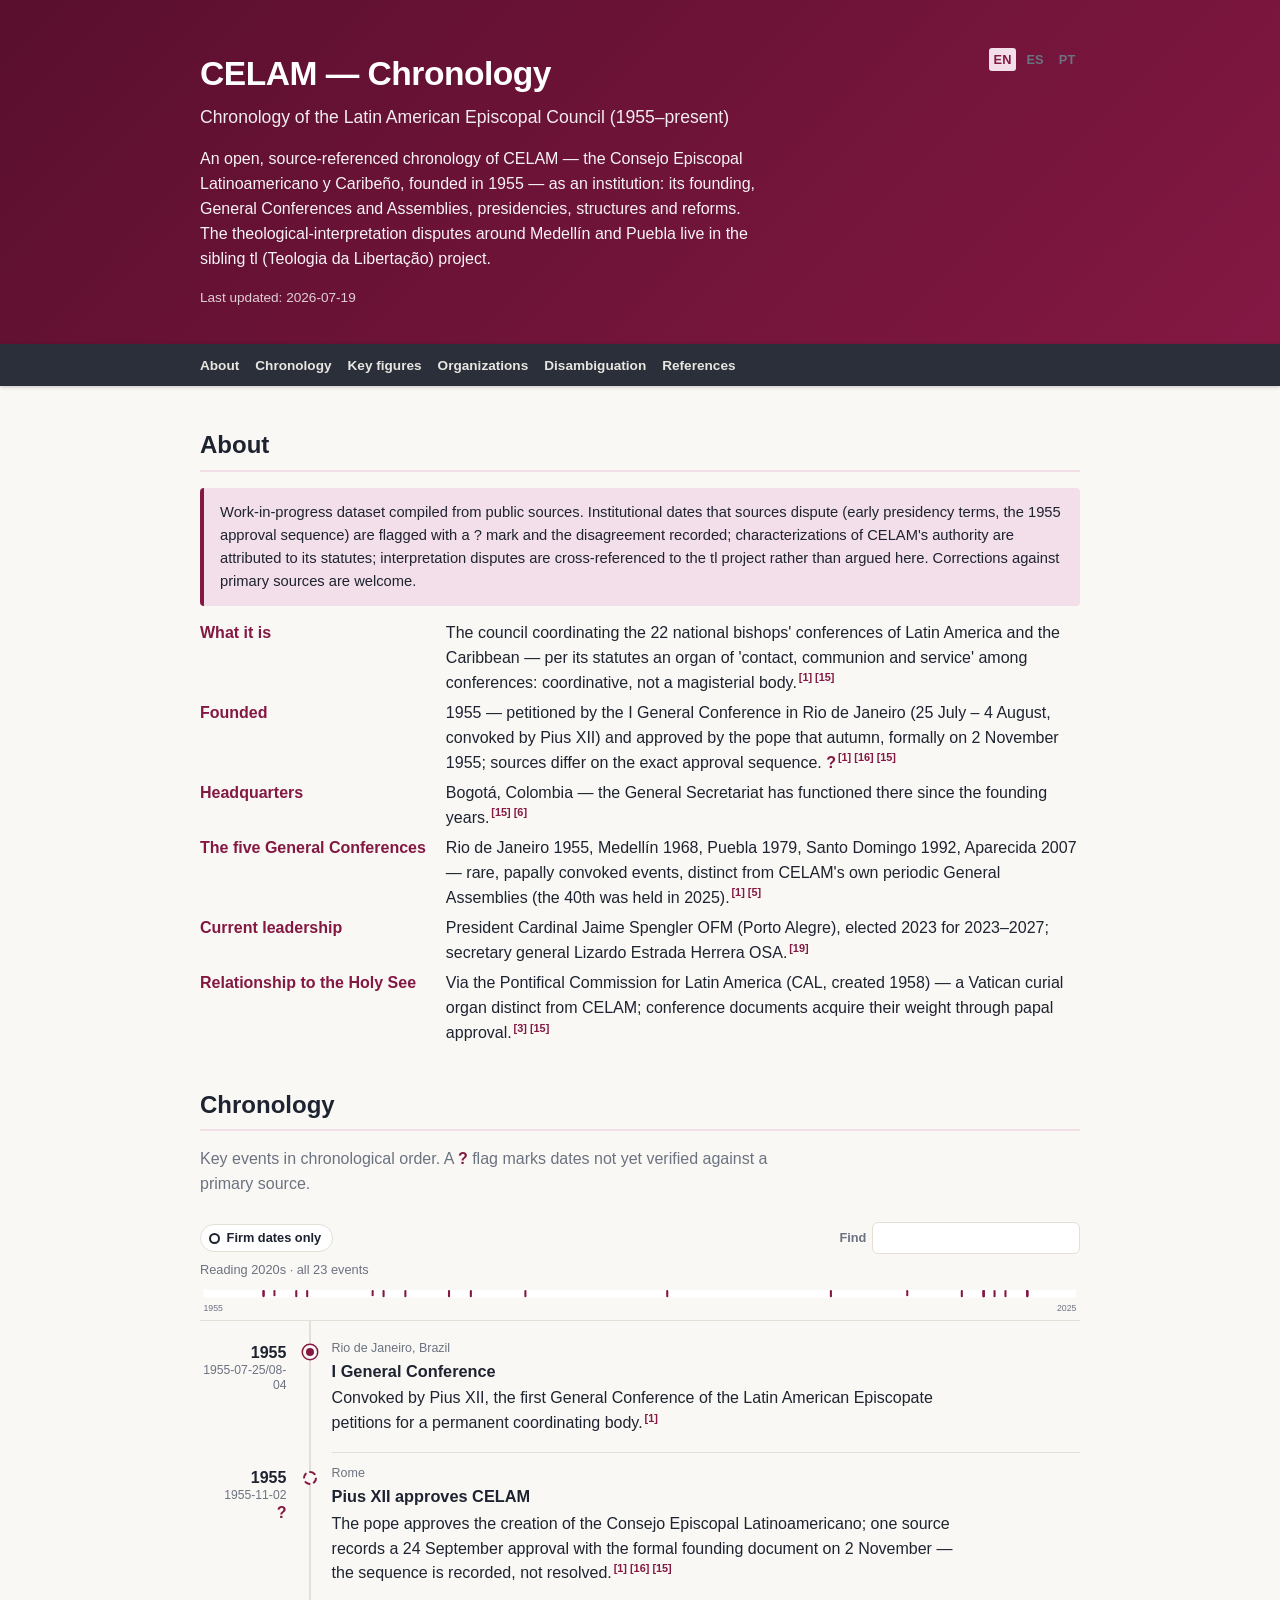
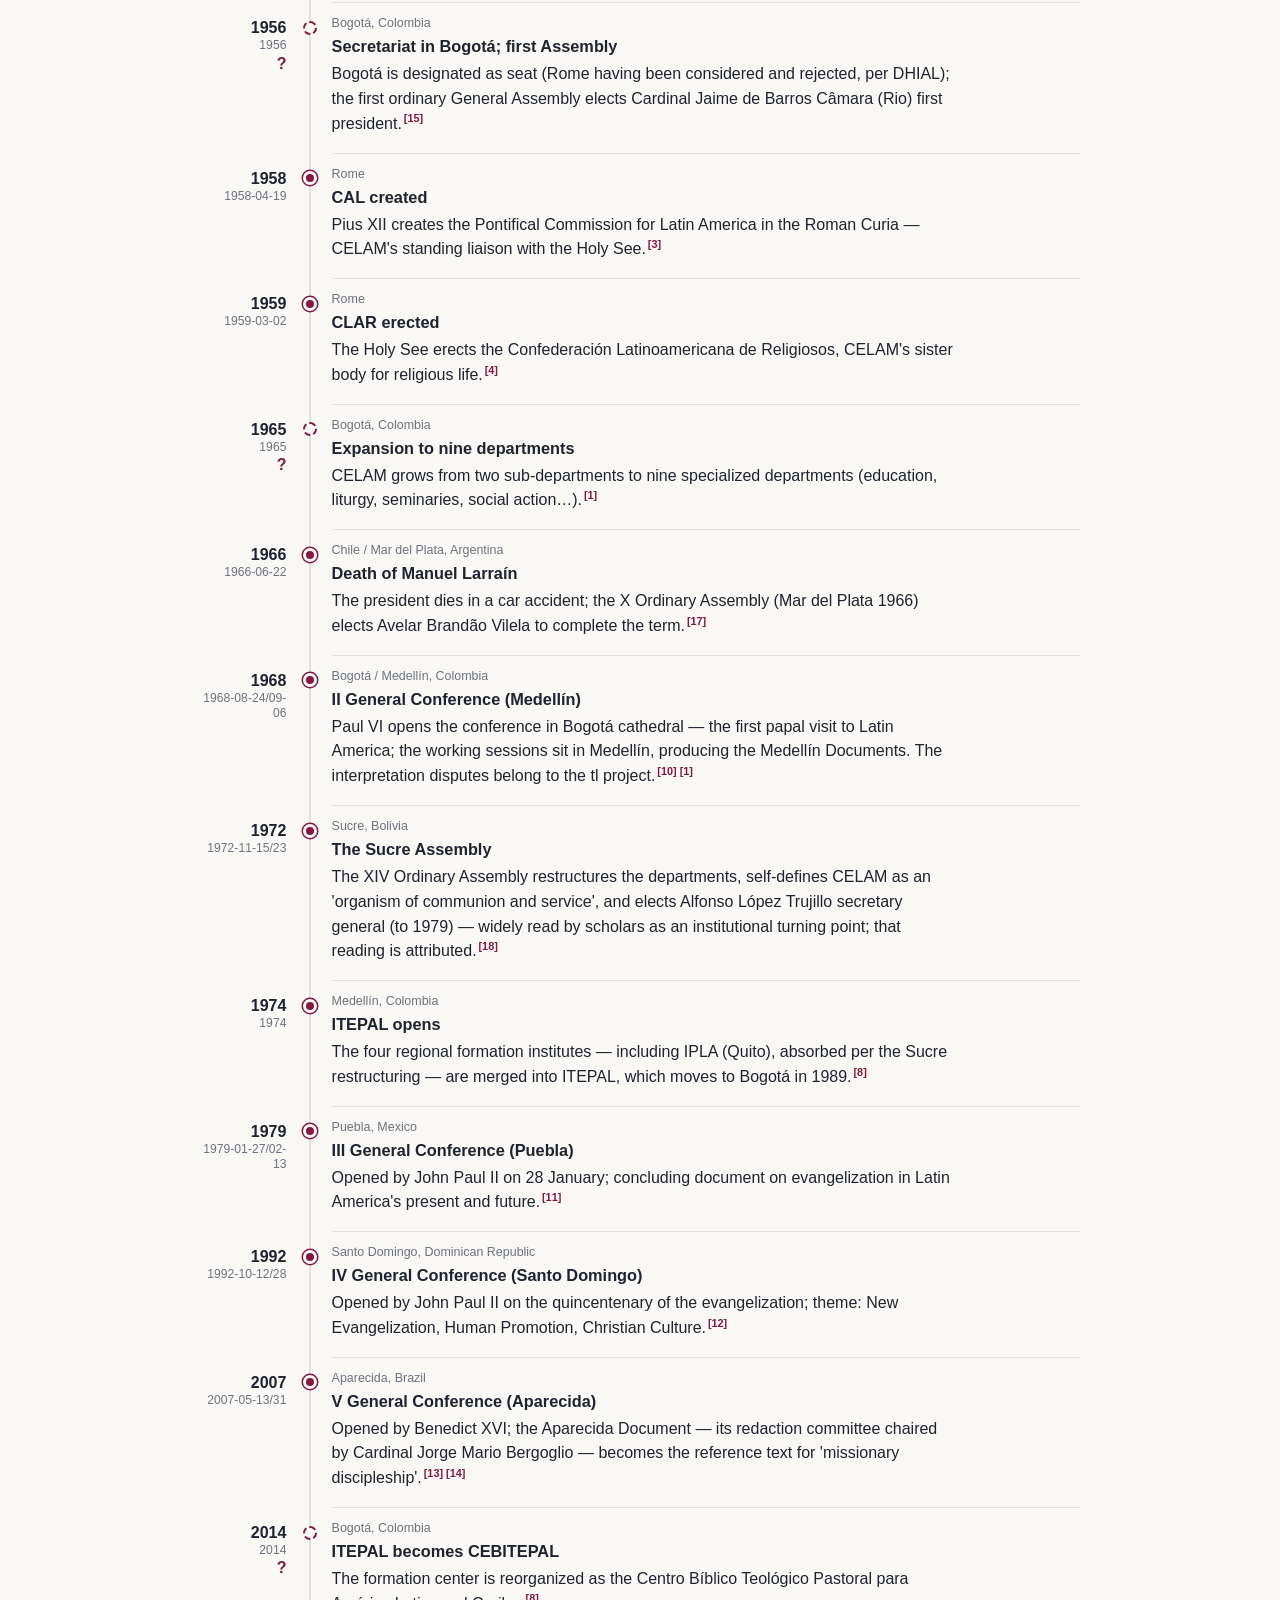
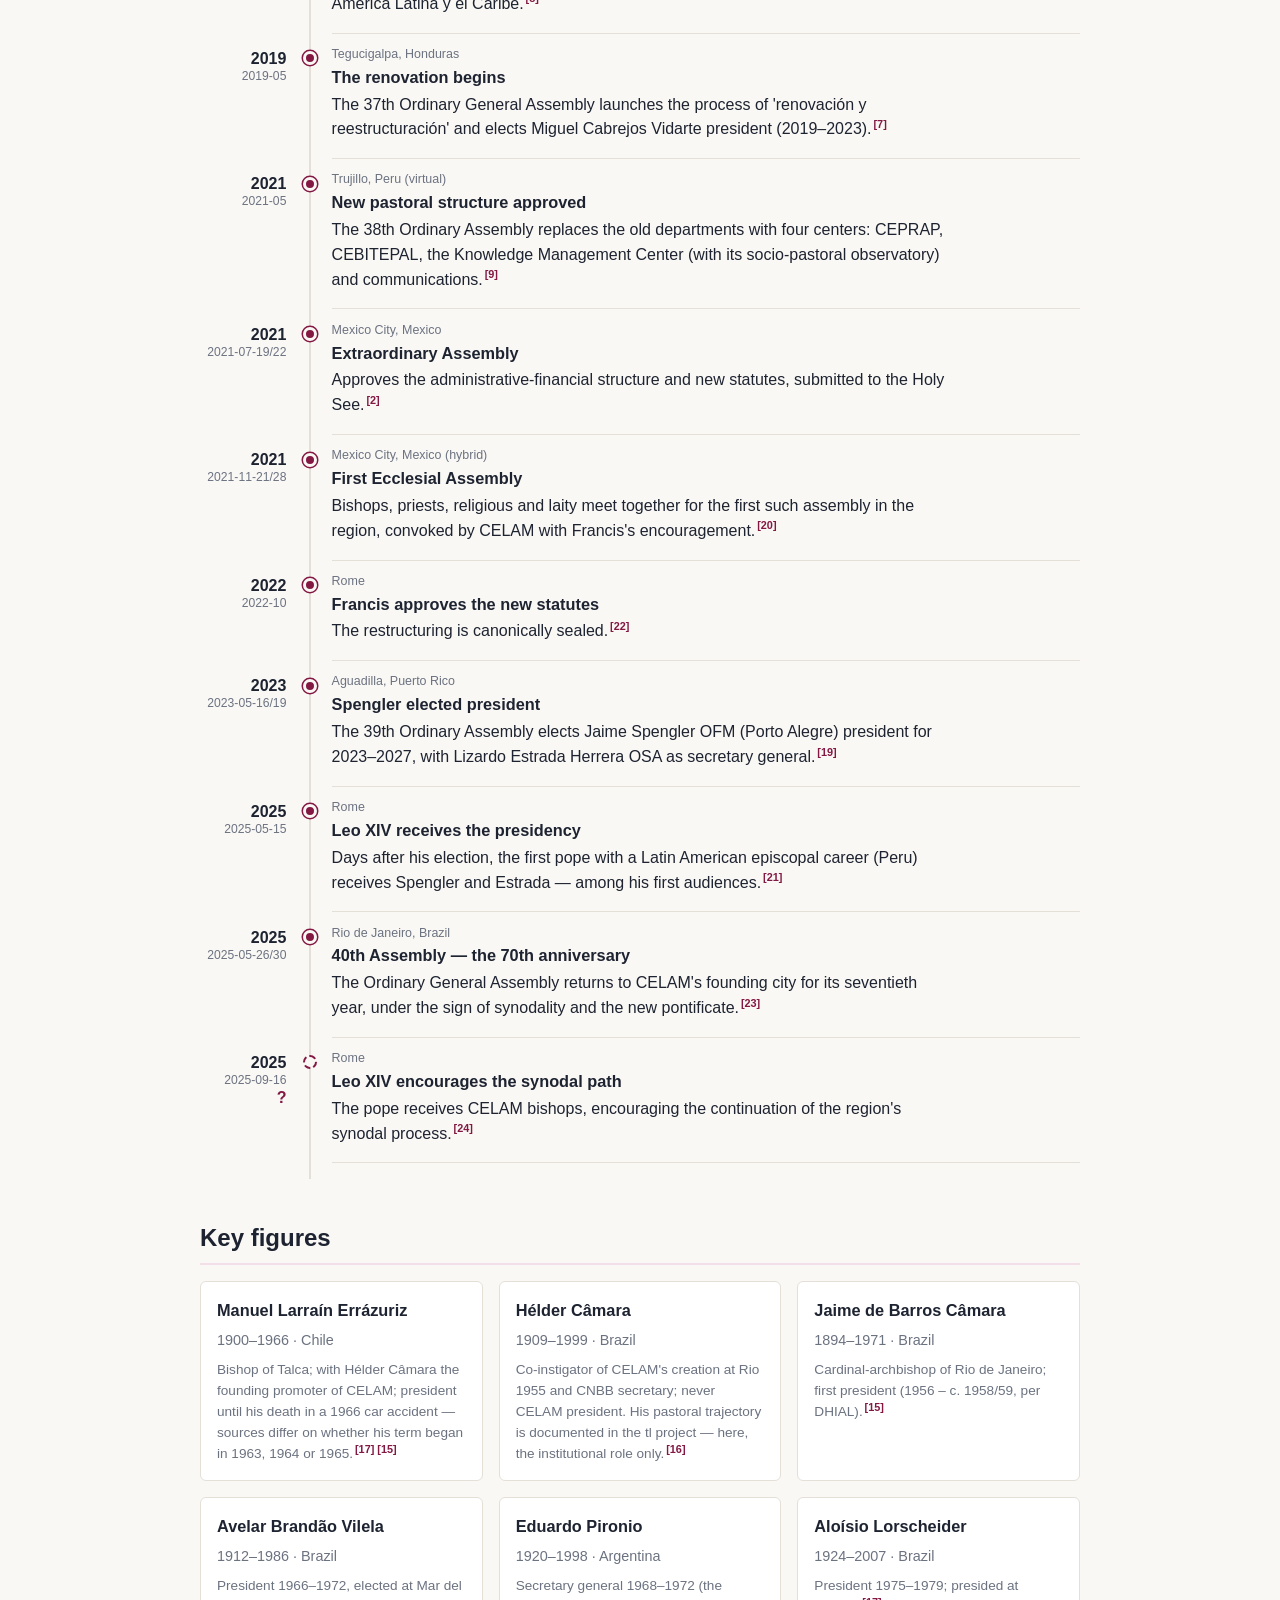
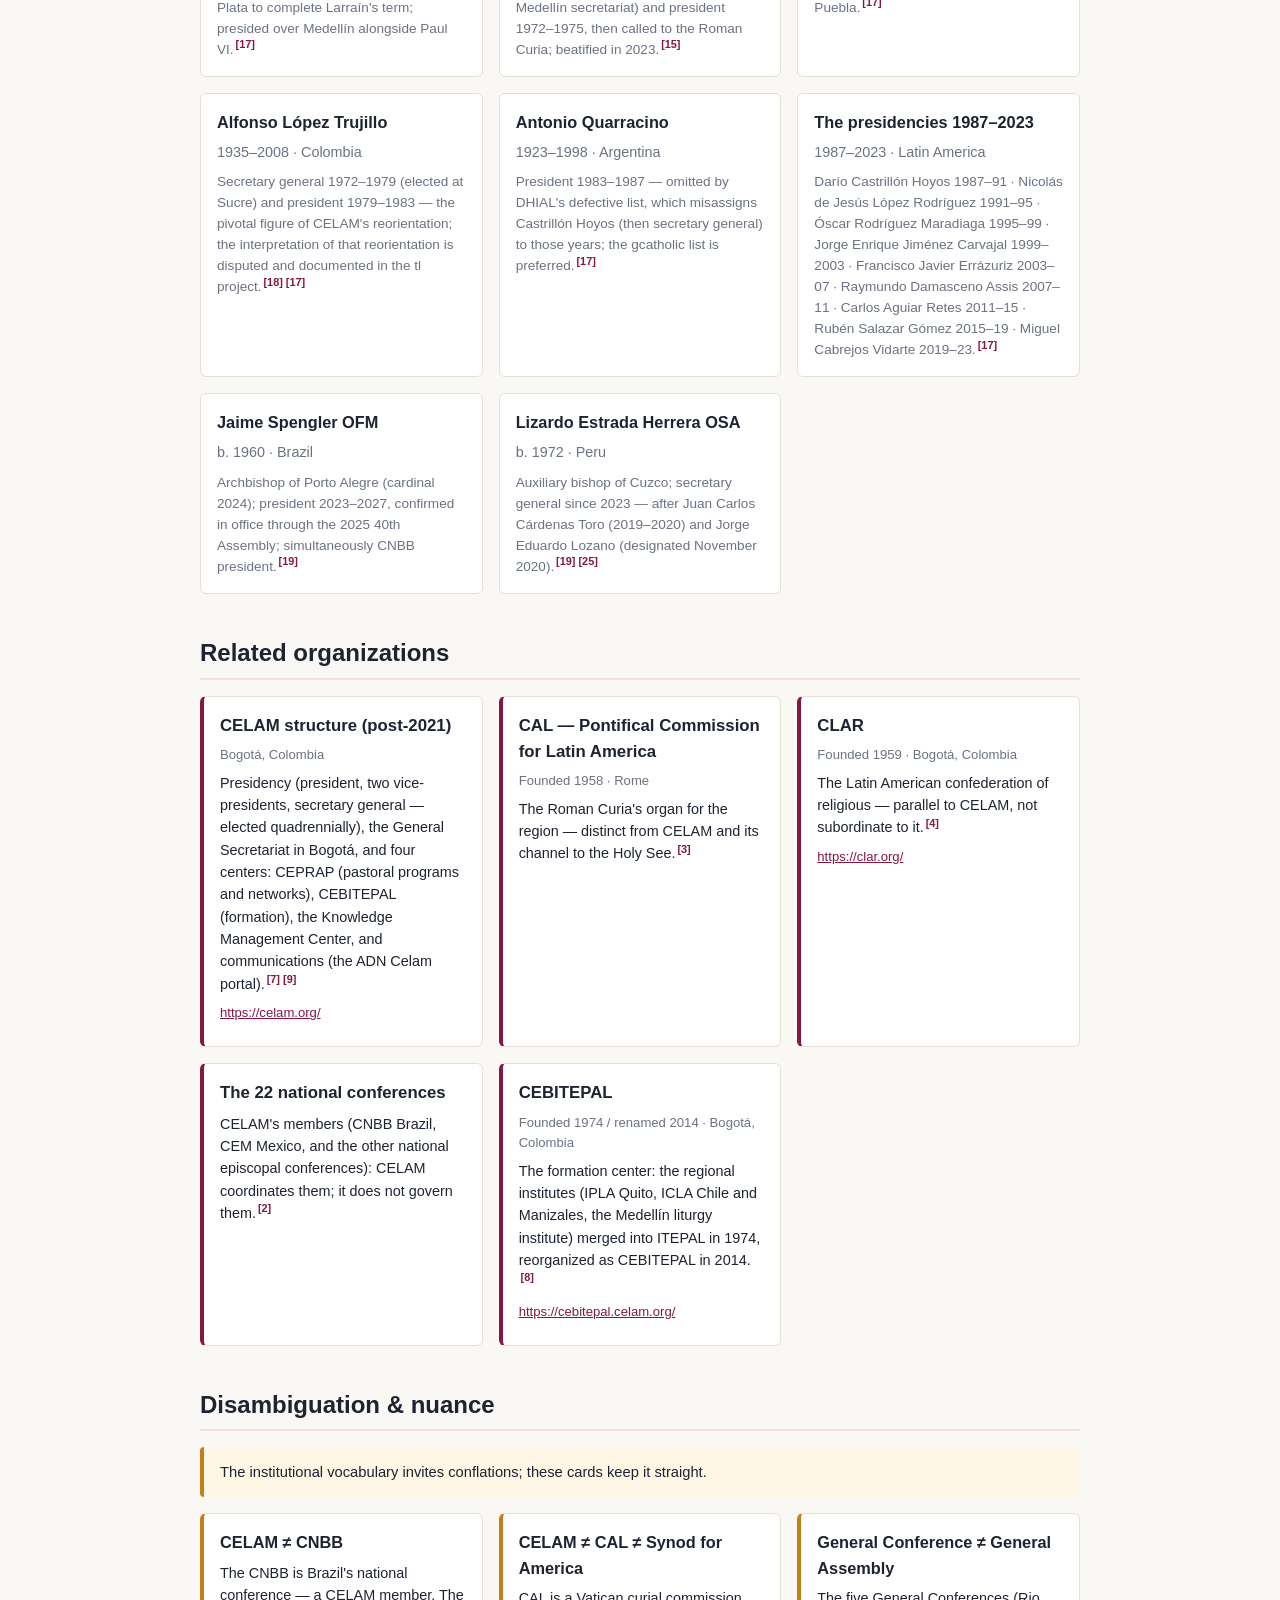
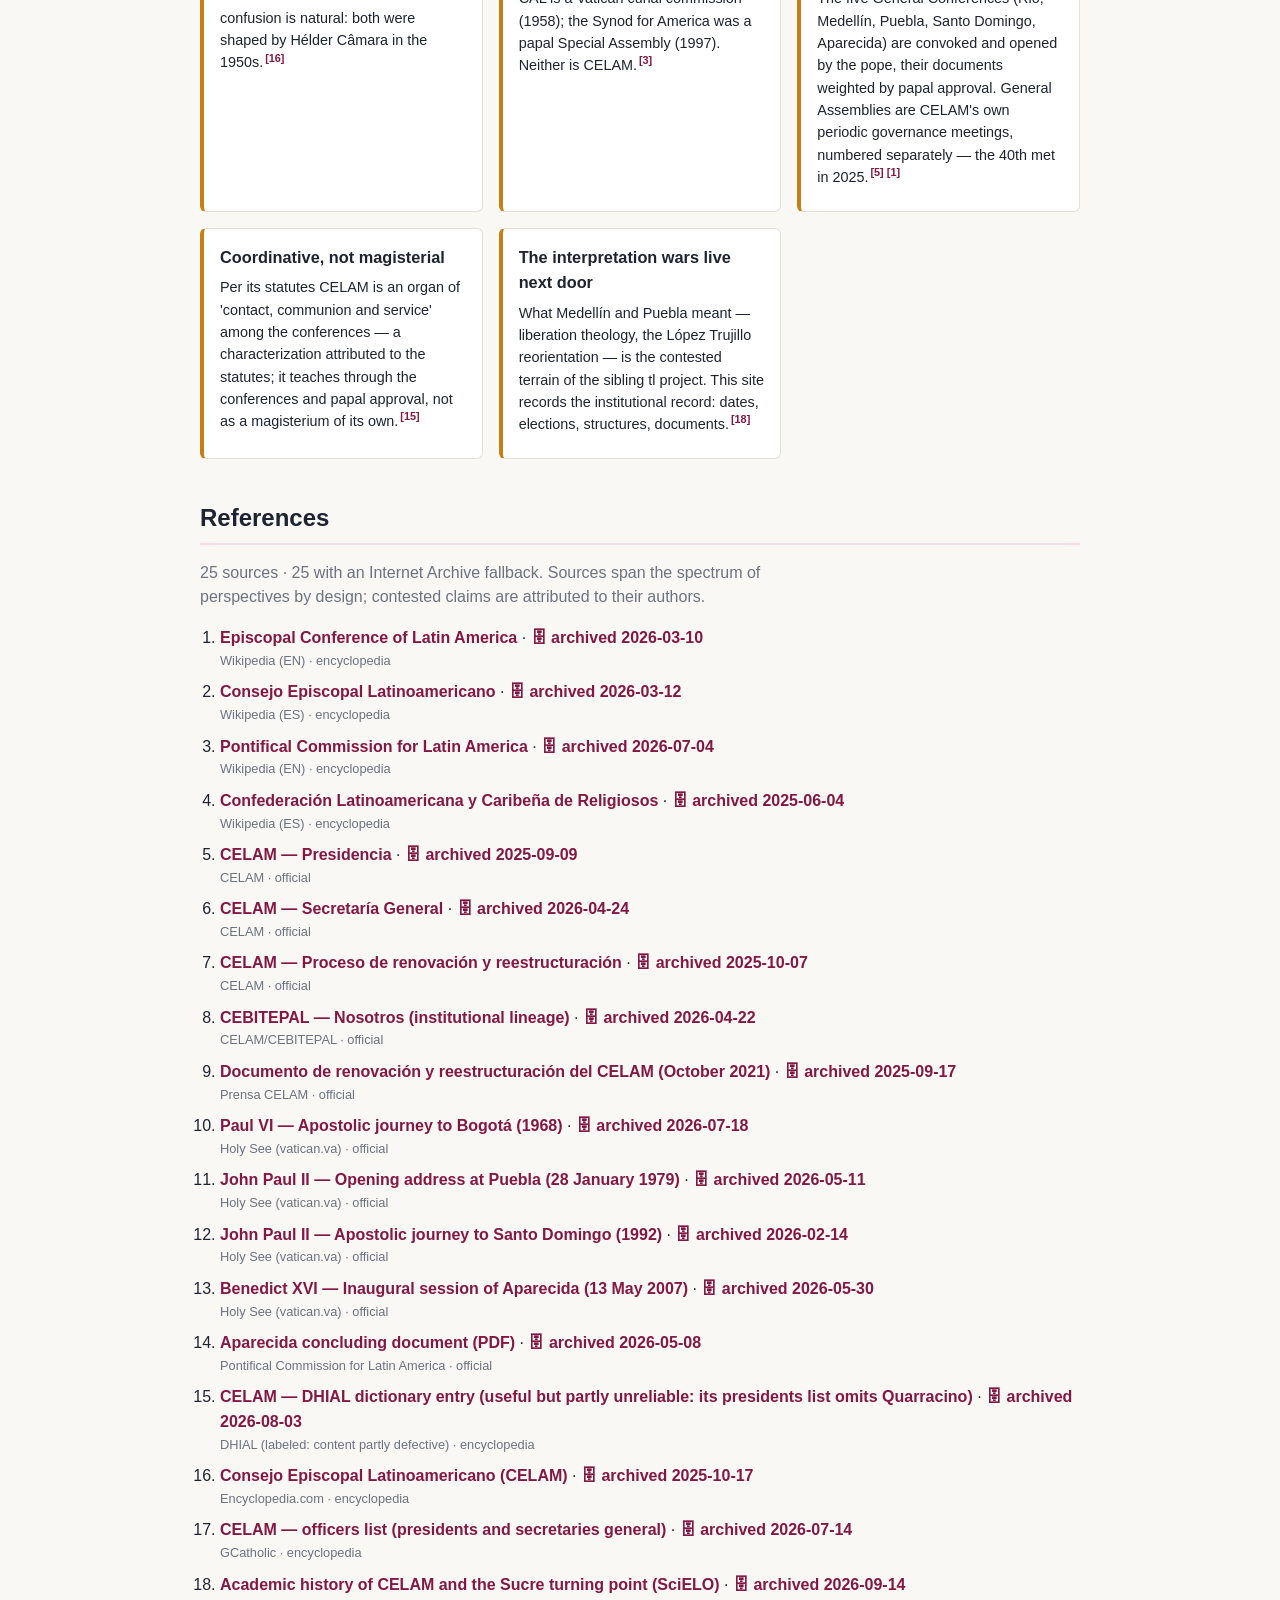
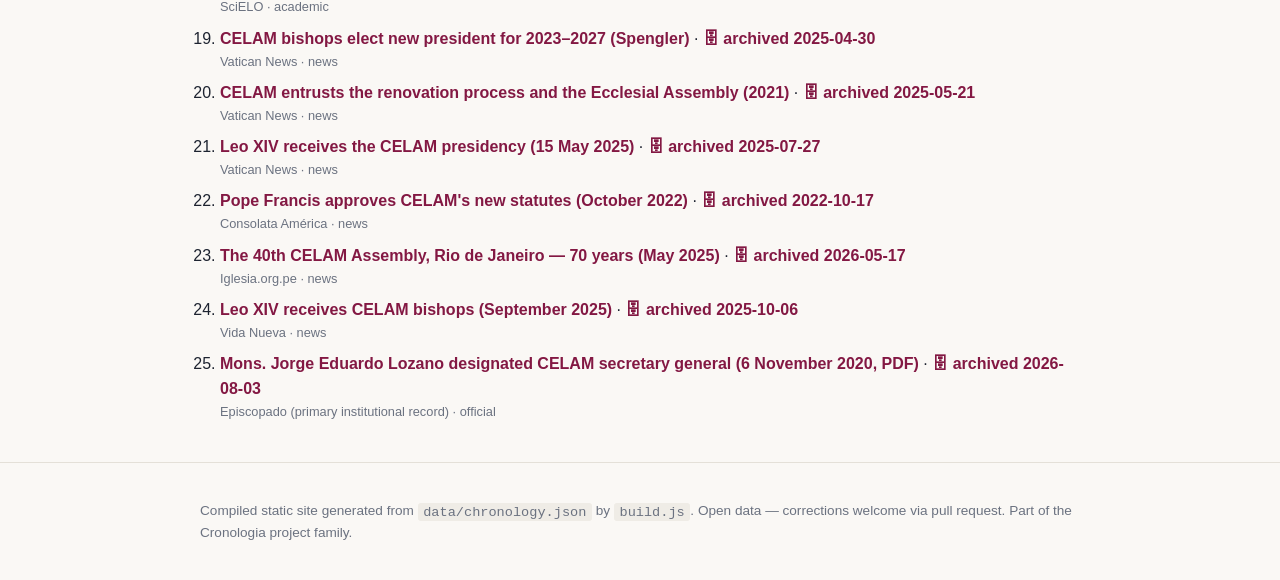
==== commit 503424f2: "Re-sync the river with core#111: full-width ribbon, lane palette build.js, the river style block and" ====
--- a/docs/en/index.html
+++ b/docs/en/index.html
@@ -92,10 +92,10 @@
           <label class="rv-find">Find <input type="search" autocomplete="off"></label>
           <p class="rv-status" aria-live="polite" data-all="all {n} events" data-some="{n} of {total} events shown" data-reading="Reading"></p>
         </div>
-        <svg class="rv-ribbon" viewBox="-4 0 392 29" preserveAspectRatio="xMinYMid meet" role="img" aria-label="Overview of all 23 events; long gaps in the record are drawn as breaks">
-          <rect class="rv-row" x="0" y="2" width="384" height="9"/>
-          <line class="rv-tick rv-l0" data-i="0" x1="26.4" x2="26.4" y1="3.5" y2="9.5"/><line class="rv-tick rv-l0 rv-u" data-i="1" x1="26.4" x2="26.4" y1="3.5" y2="9.5"/><line class="rv-tick rv-l0 rv-u" data-i="2" x1="31.2" x2="31.2" y1="3.5" y2="9.5"/><line class="rv-tick rv-l0" data-i="3" x1="40.8" x2="40.8" y1="3.5" y2="9.5"/><line class="rv-tick rv-l0" data-i="4" x1="45.6" x2="45.6" y1="3.5" y2="9.5"/><line class="rv-tick rv-l0 rv-u" data-i="5" x1="74.4" x2="74.4" y1="3.5" y2="9.5"/><line class="rv-tick rv-l0" data-i="6" x1="79.2" x2="79.2" y1="3.5" y2="9.5"/><line class="rv-tick rv-l0" data-i="7" x1="88.8" x2="88.8" y1="3.5" y2="9.5"/><line class="rv-tick rv-l0" data-i="8" x1="108" x2="108" y1="3.5" y2="9.5"/><line class="rv-tick rv-l0" data-i="9" x1="117.6" x2="117.6" y1="3.5" y2="9.5"/><line class="rv-tick rv-l0" data-i="10" x1="141.6" x2="141.6" y1="3.5" y2="9.5"/><line class="rv-tick rv-l0" data-i="11" x1="204" x2="204" y1="3.5" y2="9.5"/><line class="rv-tick rv-l0" data-i="12" x1="276" x2="276" y1="3.5" y2="9.5"/><line class="rv-tick rv-l0 rv-u" data-i="13" x1="309.6" x2="309.6" y1="3.5" y2="9.5"/><line class="rv-tick rv-l0" data-i="14" x1="333.6" x2="333.6" y1="3.5" y2="9.5"/><line class="rv-tick rv-l0" data-i="15" x1="343.2" x2="343.2" y1="3.5" y2="9.5"/><line class="rv-tick rv-l0" data-i="16" x1="343.2" x2="343.2" y1="3.5" y2="9.5"/><line class="rv-tick rv-l0" data-i="17" x1="343.2" x2="343.2" y1="3.5" y2="9.5"/><line class="rv-tick rv-l0" data-i="18" x1="348" x2="348" y1="3.5" y2="9.5"/><line class="rv-tick rv-l0" data-i="19" x1="352.8" x2="352.8" y1="3.5" y2="9.5"/><line class="rv-tick rv-l0" data-i="20" x1="362.4" x2="362.4" y1="3.5" y2="9.5"/><line class="rv-tick rv-l0" data-i="21" x1="362.4" x2="362.4" y1="3.5" y2="9.5"/><line class="rv-tick rv-l0 rv-u" data-i="22" x1="362.4" x2="362.4" y1="3.5" y2="9.5"/>
-          <text class="rv-axis" x="0" y="26" text-anchor="start">1955</text><text class="rv-axis" x="384" y="26" text-anchor="end">2025</text><rect class="rv-win" x="0" y="0" width="0" height="13"/>
+        <svg class="rv-ribbon" viewBox="-4 0 1008 29" preserveAspectRatio="xMinYMid meet" role="img" aria-label="Overview of all 23 events; long gaps in the record are drawn as breaks">
+          <rect class="rv-row" x="0" y="2" width="1000" height="9"/>
+          <line class="rv-tick rv-l0" data-i="0" x1="68.8" x2="68.8" y1="3.5" y2="9.5"/><line class="rv-tick rv-l0 rv-u" data-i="1" x1="68.8" x2="68.8" y1="3.5" y2="9.5"/><line class="rv-tick rv-l0 rv-u" data-i="2" x1="81.3" x2="81.3" y1="3.5" y2="9.5"/><line class="rv-tick rv-l0" data-i="3" x1="106.3" x2="106.3" y1="3.5" y2="9.5"/><line class="rv-tick rv-l0" data-i="4" x1="118.8" x2="118.8" y1="3.5" y2="9.5"/><line class="rv-tick rv-l0 rv-u" data-i="5" x1="193.8" x2="193.8" y1="3.5" y2="9.5"/><line class="rv-tick rv-l0" data-i="6" x1="206.3" x2="206.3" y1="3.5" y2="9.5"/><line class="rv-tick rv-l0" data-i="7" x1="231.3" x2="231.3" y1="3.5" y2="9.5"/><line class="rv-tick rv-l0" data-i="8" x1="281.3" x2="281.3" y1="3.5" y2="9.5"/><line class="rv-tick rv-l0" data-i="9" x1="306.3" x2="306.3" y1="3.5" y2="9.5"/><line class="rv-tick rv-l0" data-i="10" x1="368.8" x2="368.8" y1="3.5" y2="9.5"/><line class="rv-tick rv-l0" data-i="11" x1="531.3" x2="531.3" y1="3.5" y2="9.5"/><line class="rv-tick rv-l0" data-i="12" x1="718.8" x2="718.8" y1="3.5" y2="9.5"/><line class="rv-tick rv-l0 rv-u" data-i="13" x1="806.3" x2="806.3" y1="3.5" y2="9.5"/><line class="rv-tick rv-l0" data-i="14" x1="868.8" x2="868.8" y1="3.5" y2="9.5"/><line class="rv-tick rv-l0" data-i="15" x1="893.8" x2="893.8" y1="3.5" y2="9.5"/><line class="rv-tick rv-l0" data-i="16" x1="893.8" x2="893.8" y1="3.5" y2="9.5"/><line class="rv-tick rv-l0" data-i="17" x1="893.8" x2="893.8" y1="3.5" y2="9.5"/><line class="rv-tick rv-l0" data-i="18" x1="906.3" x2="906.3" y1="3.5" y2="9.5"/><line class="rv-tick rv-l0" data-i="19" x1="918.8" x2="918.8" y1="3.5" y2="9.5"/><line class="rv-tick rv-l0" data-i="20" x1="943.8" x2="943.8" y1="3.5" y2="9.5"/><line class="rv-tick rv-l0" data-i="21" x1="943.8" x2="943.8" y1="3.5" y2="9.5"/><line class="rv-tick rv-l0 rv-u" data-i="22" x1="943.8" x2="943.8" y1="3.5" y2="9.5"/>
+          <text class="rv-axis" x="0" y="26" text-anchor="start">1955</text><text class="rv-axis" x="1000" y="26" text-anchor="end">2025</text><rect class="rv-win" x="0" y="0" width="0" height="13"/>
         </svg>
       </div>
       <ol class="rv-list" style="--lanes:1">
--- a/docs/styles.css
+++ b/docs/styles.css
@@ -445,18 +445,21 @@
 
 /* ---------------------------------------------------------------------------
    Time river (core#108): the chronology as lane tracks, opt-in with
-   meta.layout "river". Lane 0 is the site accent; the others are fixed hues
-   chosen to stay apart from each other and readable on the light ground.
+   meta.layout "river". A single-track river takes the site accent. With a
+   lane taxonomy (.rv-lanes) every lane takes a fixed hue from one palette,
+   chosen to stay apart from each other and readable on the light ground; a
+   site accent could otherwise land next to one of them (rcc: rose on rose).
    --------------------------------------------------------------------------- */
 .river { --rv-tw: 20px; --rv-yw: 5.6rem; --rv-top: 2.6rem; }
 .rv-l0 { --c: var(--accent); }
+.rv-lanes .rv-l0 { --c: #4338a0; }
 .rv-l1 { --c: #13776d; }
 .rv-l2 { --c: #a8620f; }
-.rv-l3 { --c: #b03a5b; }
-.rv-l4 { --c: #3f6ea8; }
-.rv-l5 { --c: #6b7a1f; }
-.rv-l6 { --c: #7d3c98; }
-.rv-l7 { --c: #8a5a44; }
+.rv-l3 { --c: #b0306a; }
+.rv-l4 { --c: #2f7fb5; }
+.rv-l5 { --c: #5e7a1a; }
+.rv-l6 { --c: #8a5a44; }
+.rv-l7 { --c: #555f6d; }
 .rv-bar { background: var(--bg); padding: .6rem 0 .4rem; border-bottom: 1px solid var(--line); display: grid; gap: .5rem; z-index: 5; }
 @media (min-width: 700px) and (min-height: 640px) { .rv-bar { position: sticky; top: var(--rv-top); } }
 .rv-controls { display: flex; flex-wrap: wrap; gap: .4rem .5rem; align-items: center; }
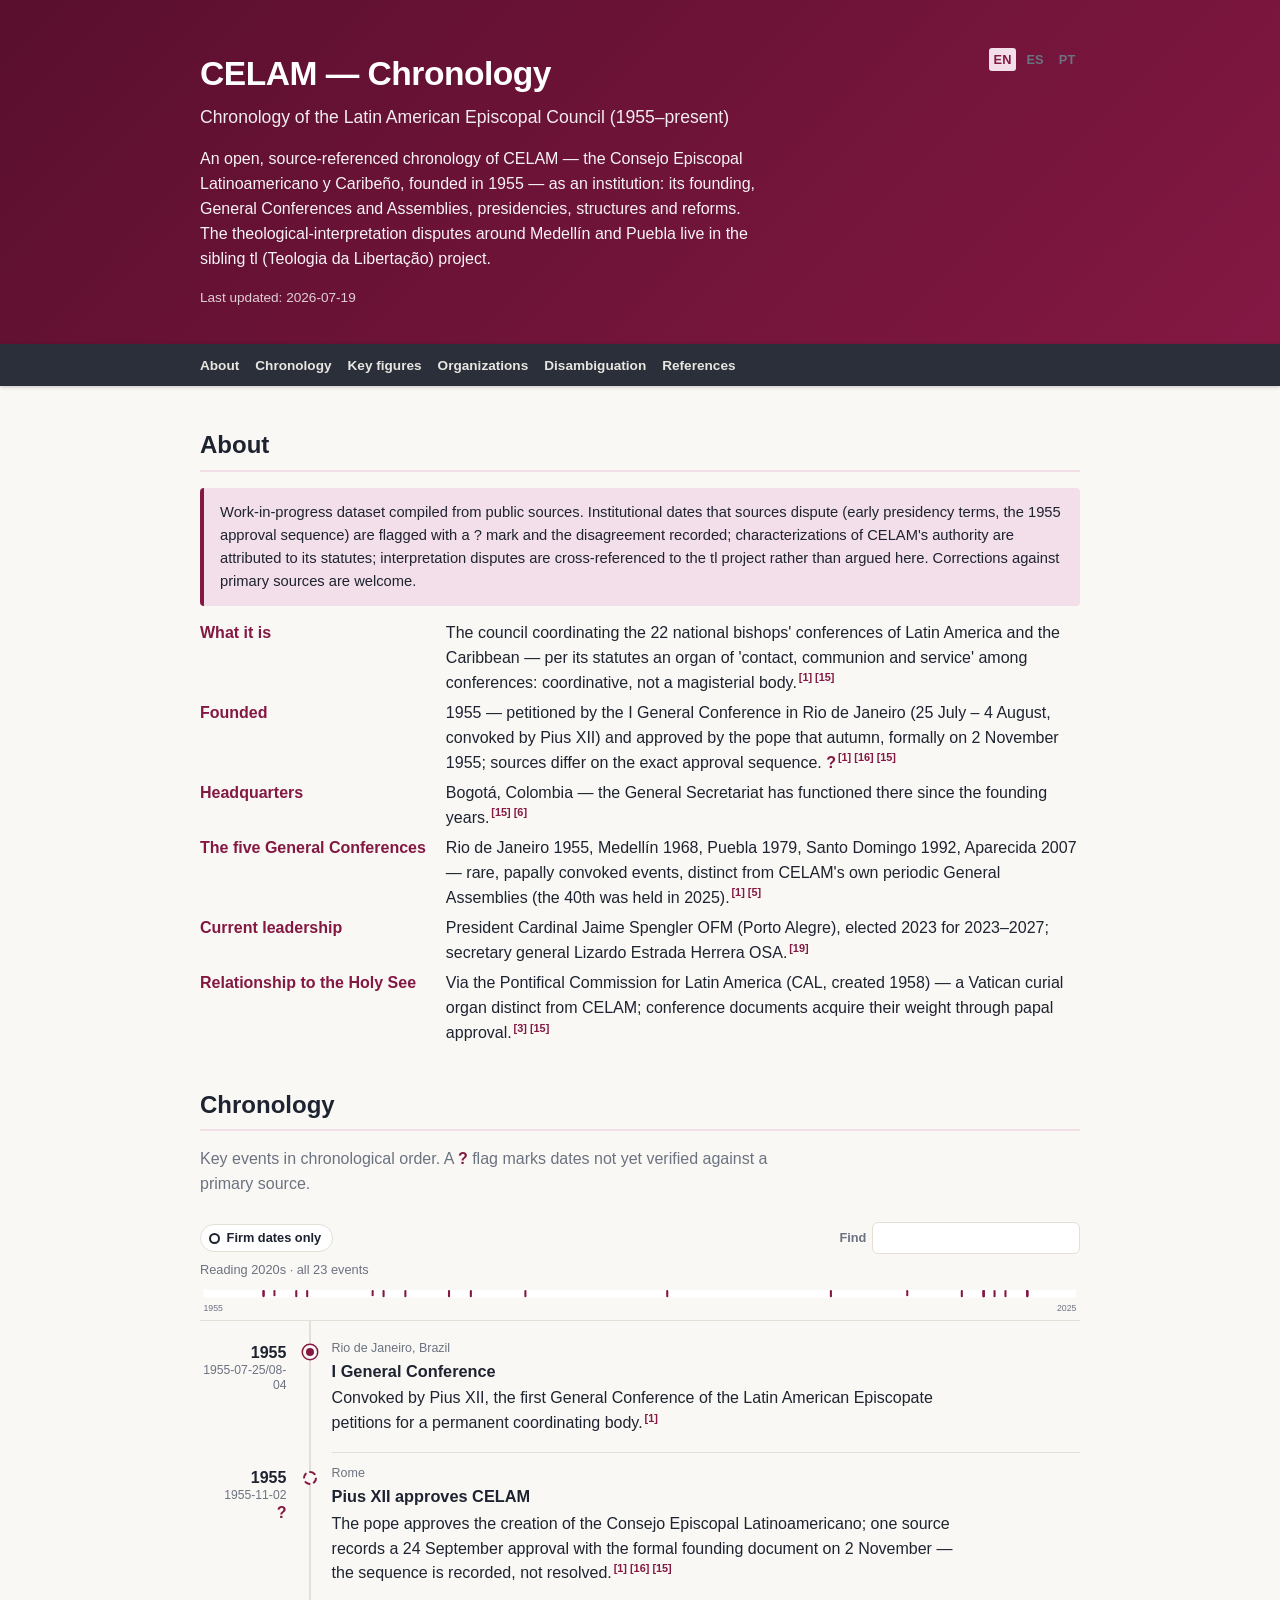
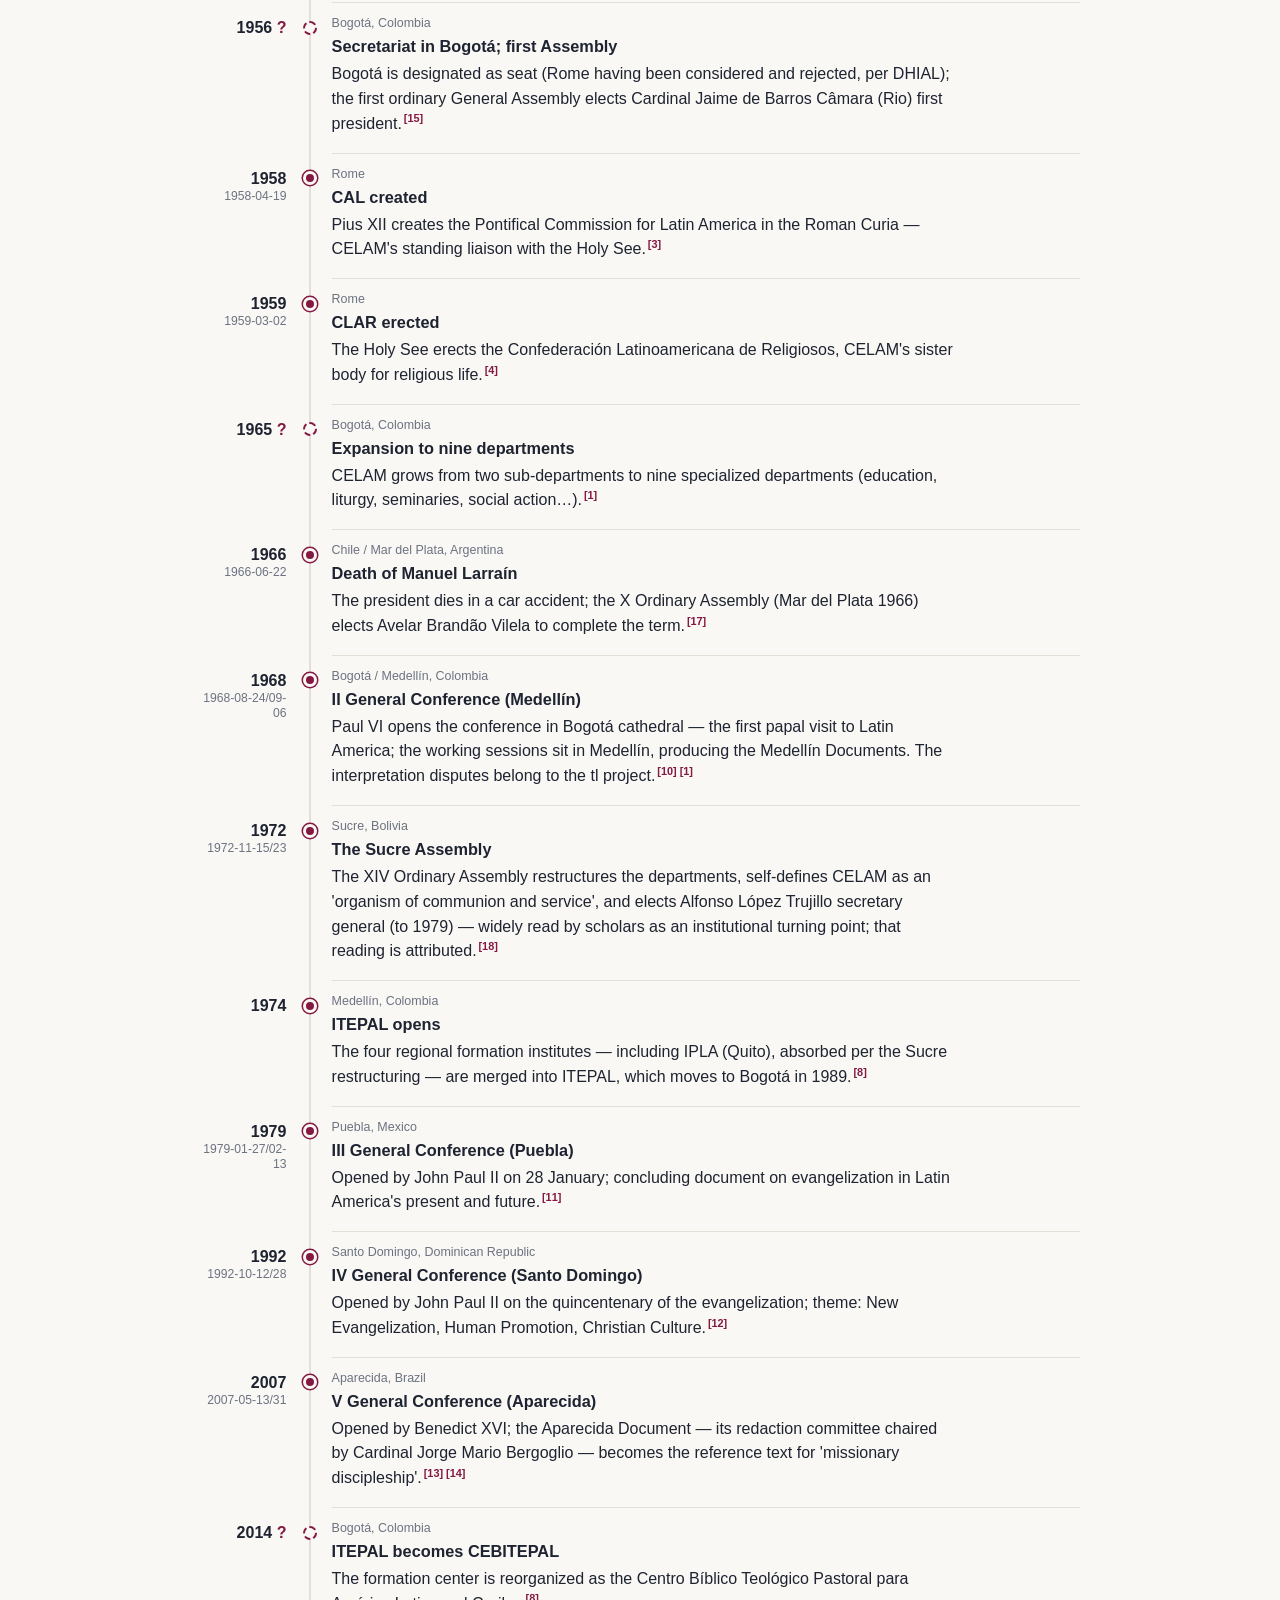
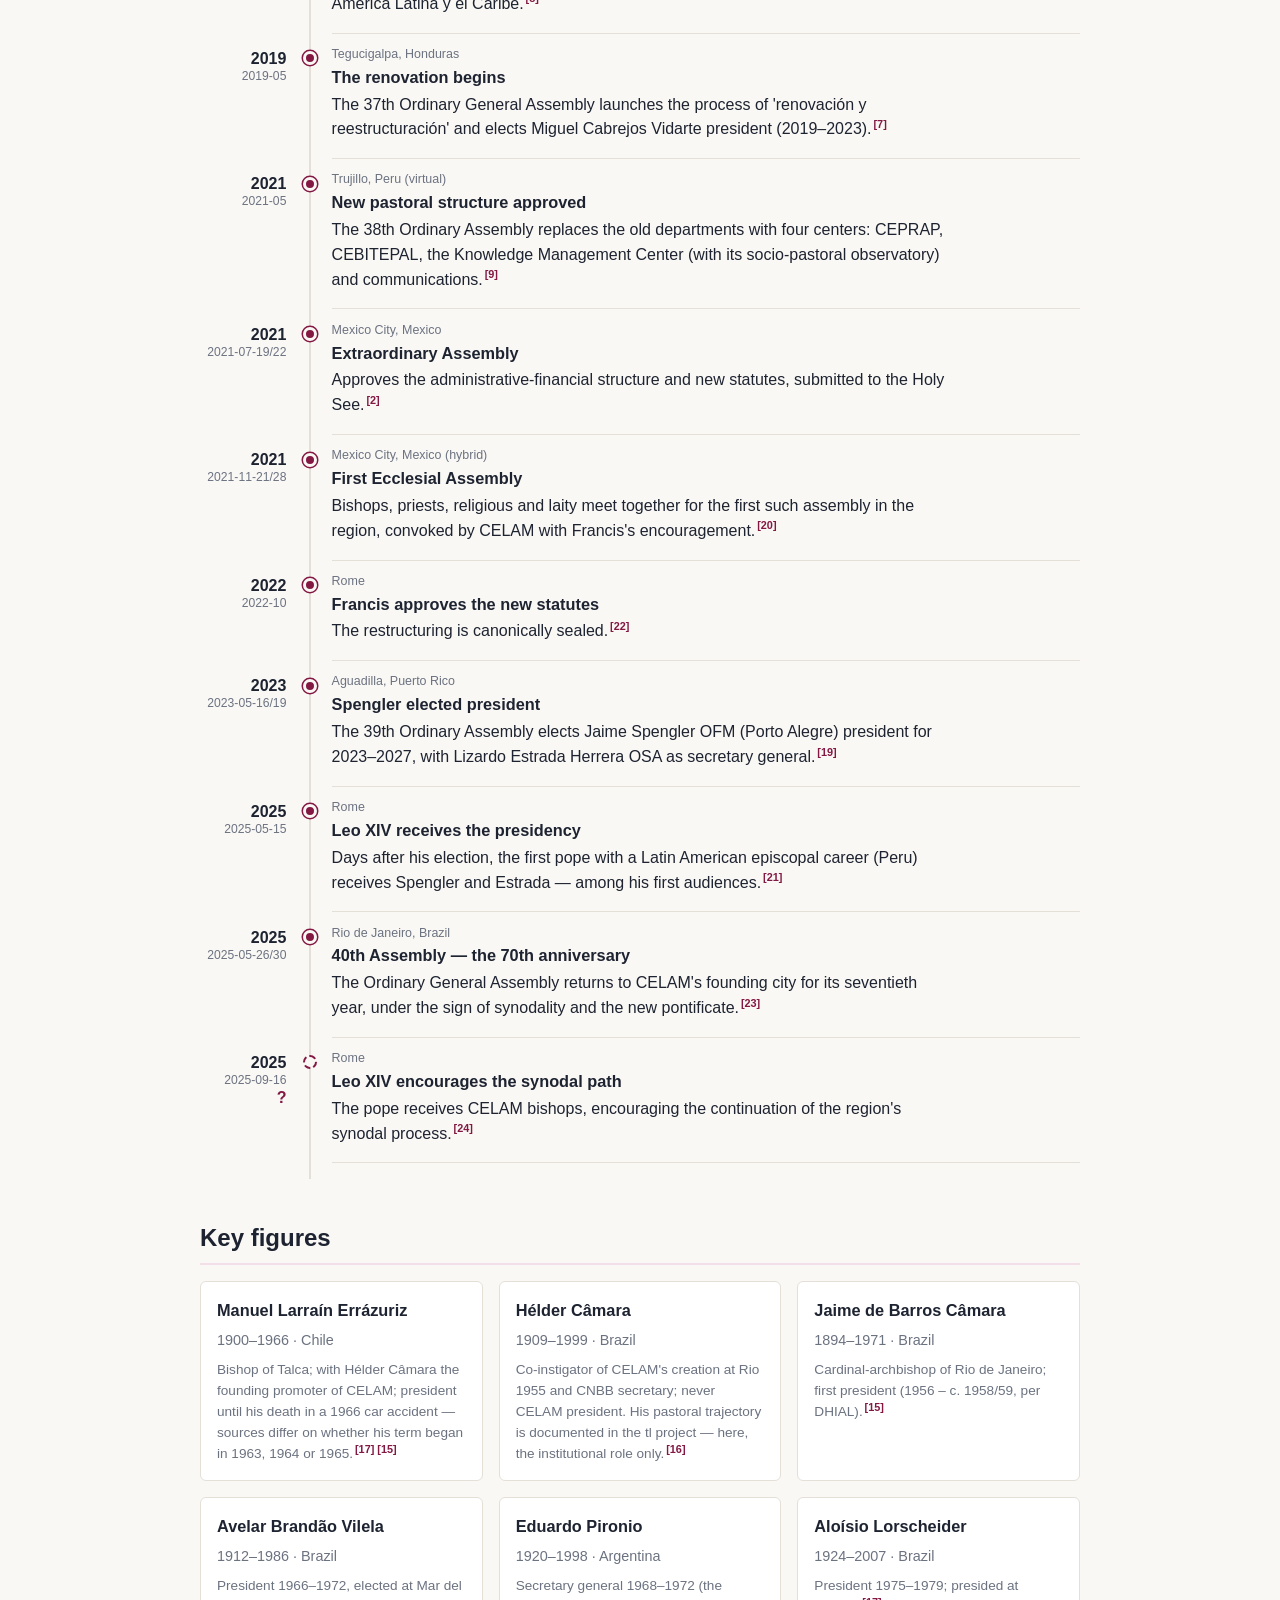
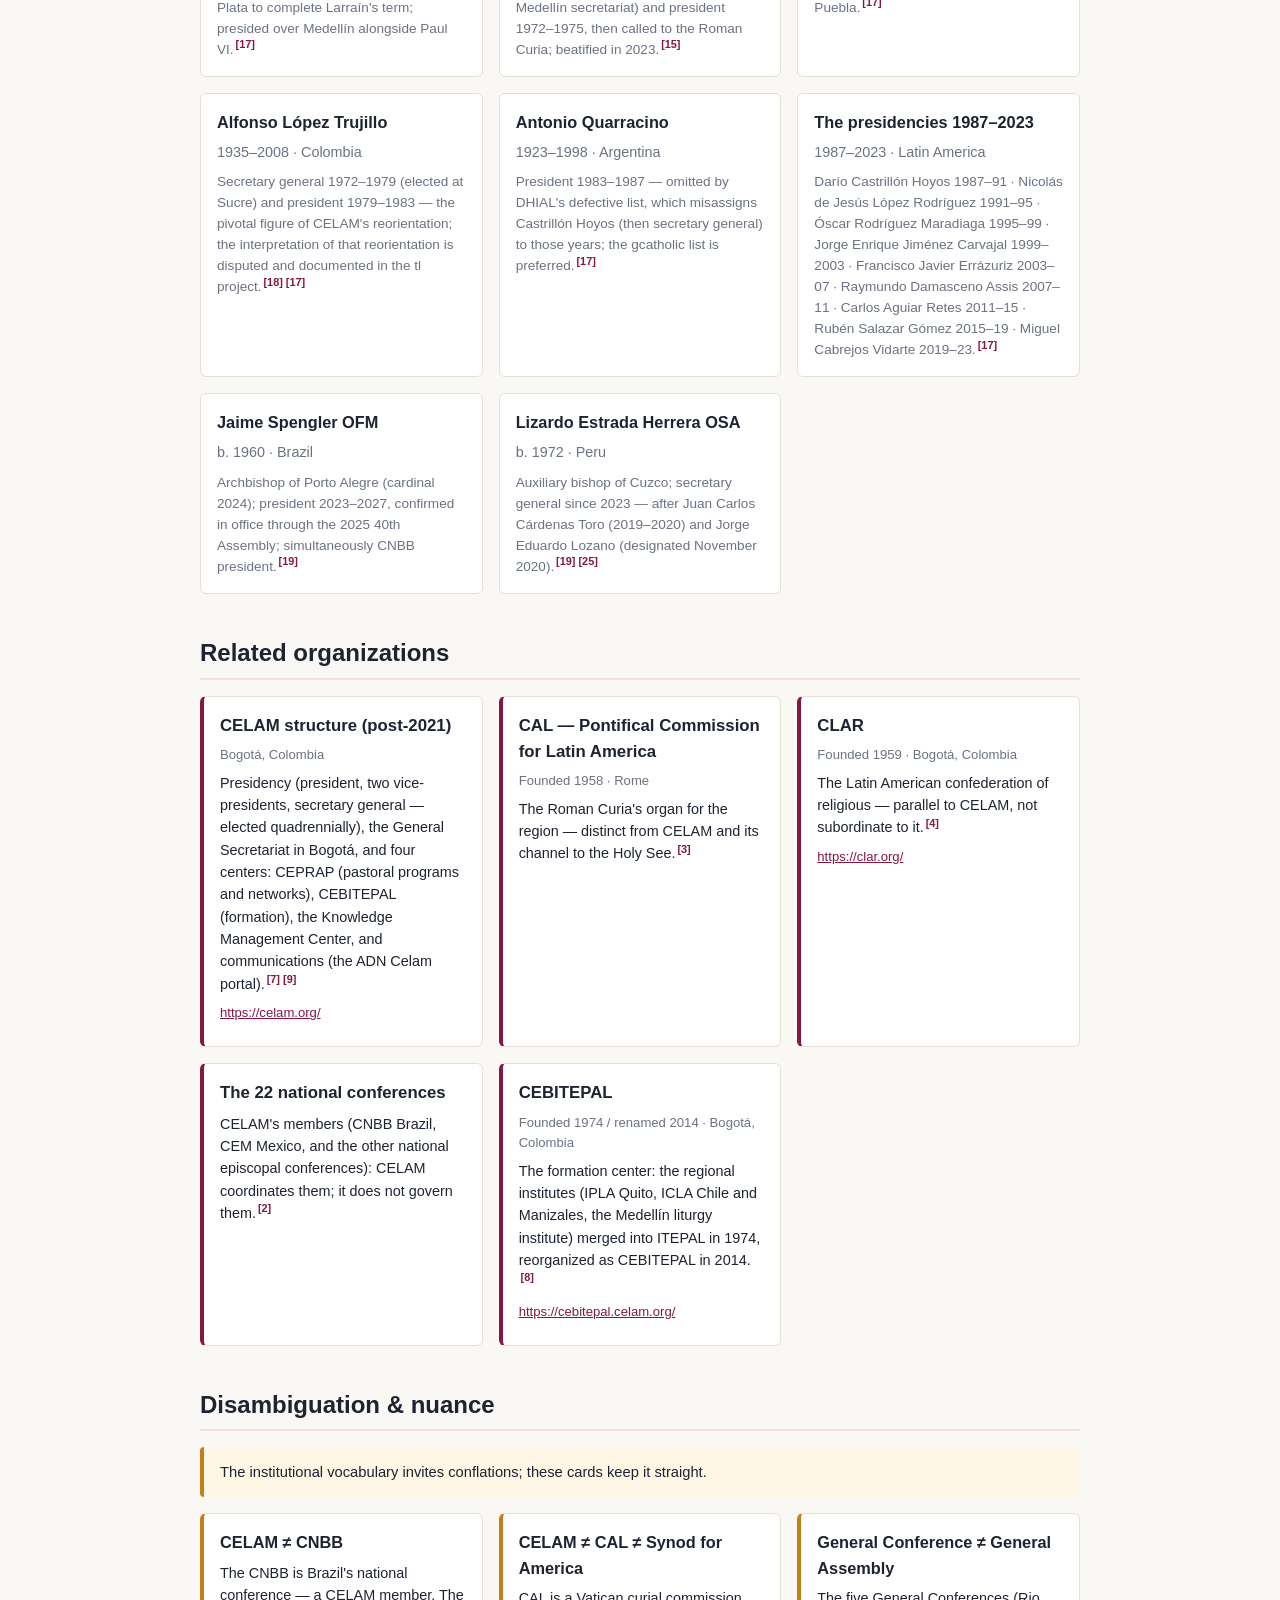
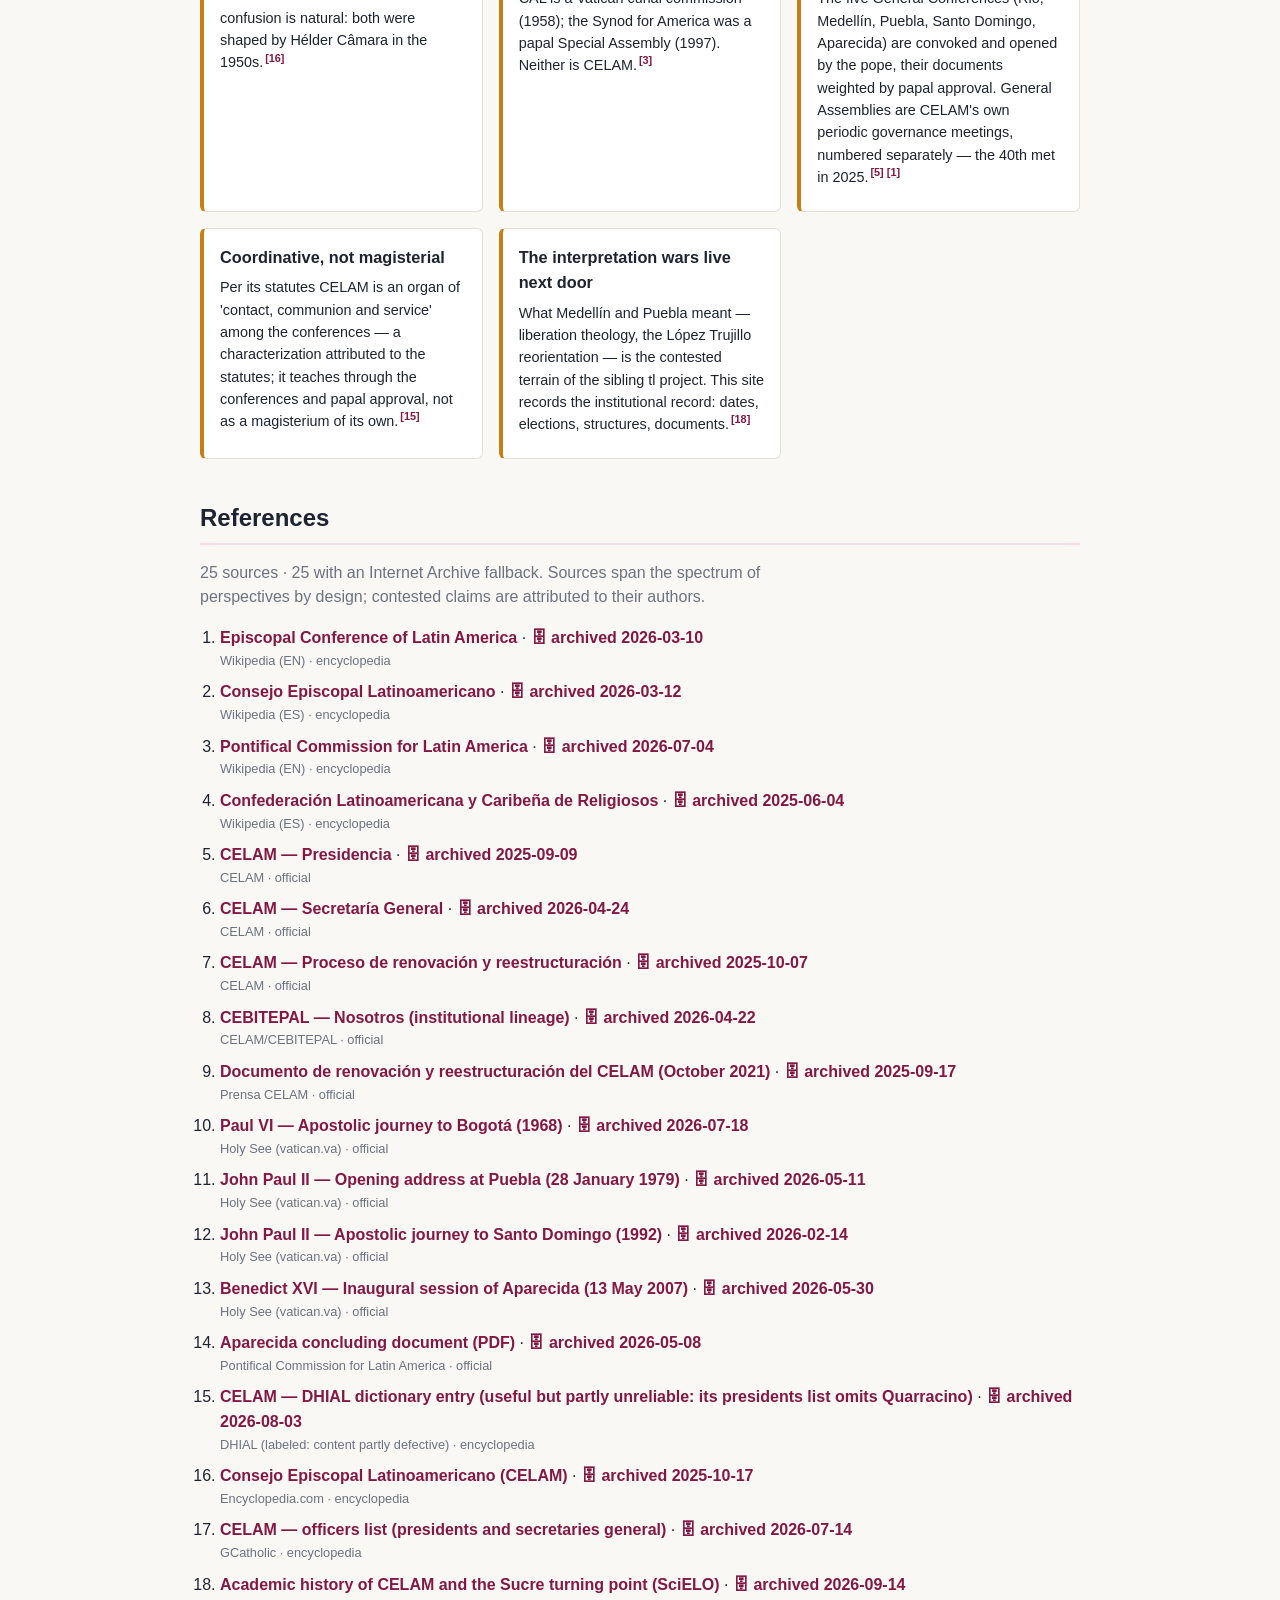
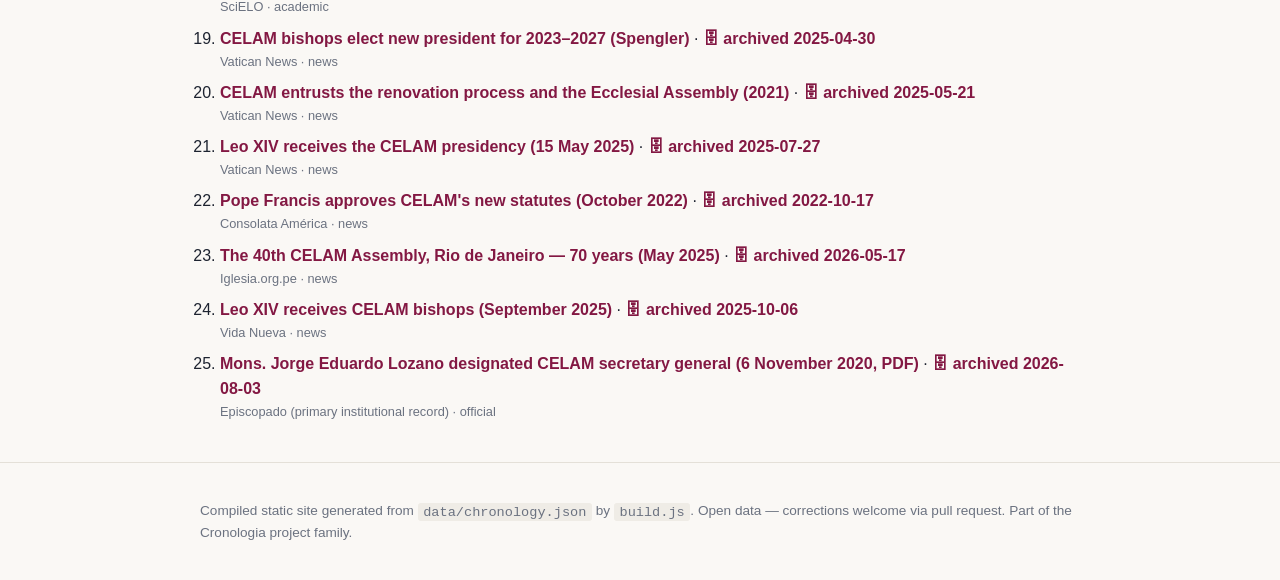
==== commit 4cba816d: "Phone layout: nothing widens the page; river skips a year-only date From cronologia/core#112: - .viz" ====
--- a/docs/en/index.html
+++ b/docs/en/index.html
@@ -118,7 +118,7 @@
           </div>
         </li>
         <li class="rv-e rv-u" data-i="2" data-lanes="" data-decade="1950s">
-          <div class="rv-year">1956<small>1956</small> <span class="flag" title="Date not yet verified against a primary source">?</span></div>
+          <div class="rv-year">1956 <span class="flag" title="Date not yet verified against a primary source">?</span></div>
           <div class="rv-node" aria-hidden="true"><i class="rv-l0" style="--k:0"></i></div>
           <div class="rv-card">
             <p class="rv-kick"><span>Bogotá, Colombia</span></p>
@@ -145,7 +145,7 @@
           </div>
         </li>
         <li class="rv-e rv-u" id="decade-1960" data-i="5" data-lanes="" data-decade="1960s">
-          <div class="rv-year">1965<small>1965</small> <span class="flag" title="Date not yet verified against a primary source">?</span></div>
+          <div class="rv-year">1965 <span class="flag" title="Date not yet verified against a primary source">?</span></div>
           <div class="rv-node" aria-hidden="true"><i class="rv-l0" style="--k:0"></i></div>
           <div class="rv-card">
             <p class="rv-kick"><span>Bogotá, Colombia</span></p>
@@ -181,7 +181,7 @@
           </div>
         </li>
         <li class="rv-e" data-i="9" data-lanes="" data-decade="1970s">
-          <div class="rv-year">1974<small>1974</small></div>
+          <div class="rv-year">1974</div>
           <div class="rv-node" aria-hidden="true"><i class="rv-l0" style="--k:0"></i></div>
           <div class="rv-card">
             <p class="rv-kick"><span>Medellín, Colombia</span></p>
@@ -217,7 +217,7 @@
           </div>
         </li>
         <li class="rv-e rv-u" id="decade-2010" data-i="13" data-lanes="" data-decade="2010s">
-          <div class="rv-year">2014<small>2014</small> <span class="flag" title="Date not yet verified against a primary source">?</span></div>
+          <div class="rv-year">2014 <span class="flag" title="Date not yet verified against a primary source">?</span></div>
           <div class="rv-node" aria-hidden="true"><i class="rv-l0" style="--k:0"></i></div>
           <div class="rv-card">
             <p class="rv-kick"><span>Bogotá, Colombia</span></p>
--- a/docs/styles.css
+++ b/docs/styles.css
@@ -72,7 +72,7 @@
 .facts dd { margin: 0; }
 
 /* Chronology table */
-.table-scroll { overflow-x: auto; }
+.table-scroll { position: relative; overflow-x: auto; }
 table.meetings { width: 100%; border-collapse: collapse; font-size: .92rem; background: var(--surface); }
 table.meetings th, table.meetings td { text-align: left; padding: .55rem .65rem; border-bottom: 1px solid var(--line); vertical-align: top; }
 table.meetings thead th { background: #2a2f3a; color: #fff; position: sticky; top: 0; }
@@ -151,7 +151,7 @@
 /* Branch timeline ("subway diagram"; rendered only when the data declares
    `branchTimeline`). The SVG keeps its natural size inside a horizontal
    scroll container on small screens; print scales it to the page. */
-.viz-scroll { overflow-x: auto; -webkit-overflow-scrolling: touch; }
+.viz-scroll { position: relative; overflow-x: auto; -webkit-overflow-scrolling: touch; }
 figure.branch-timeline { margin: 1rem 0 0; }
 .branch-timeline-svg { display: block; }
 .branch-timeline-svg text { font-family: inherit; }
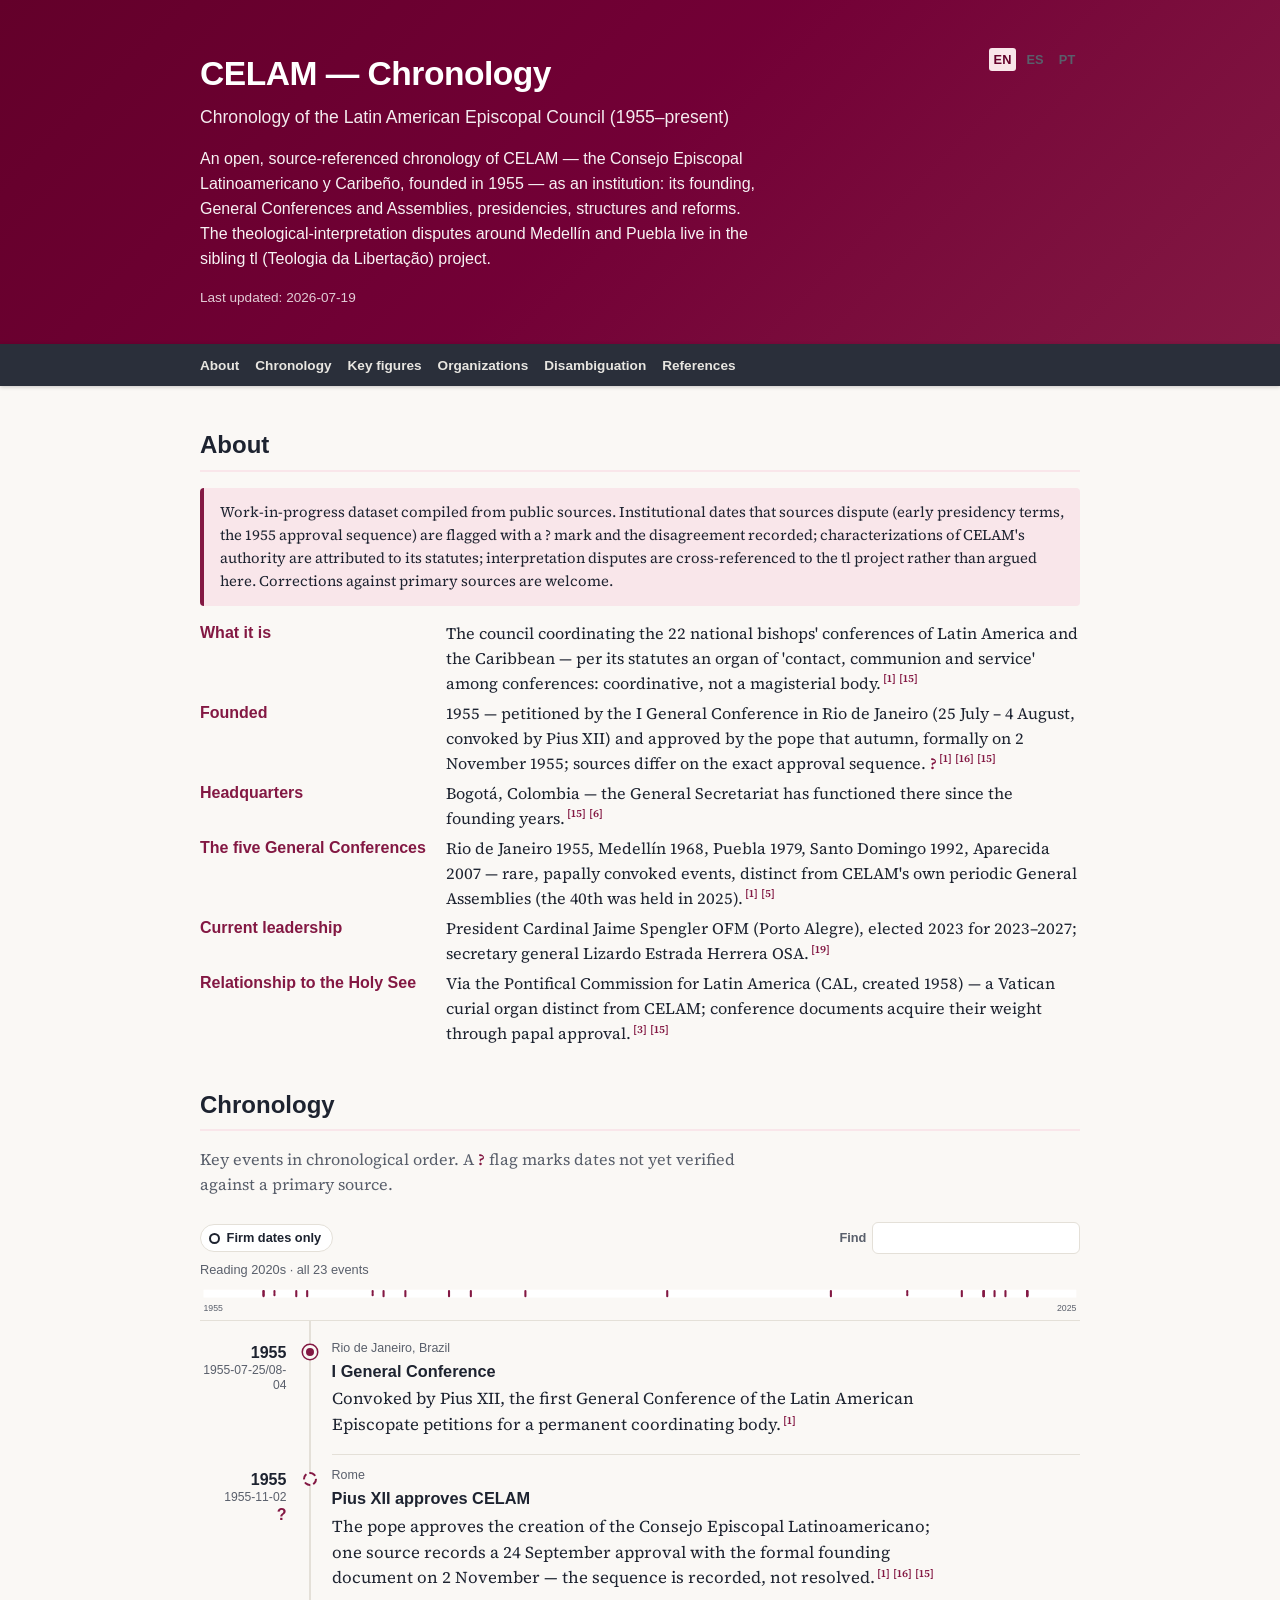
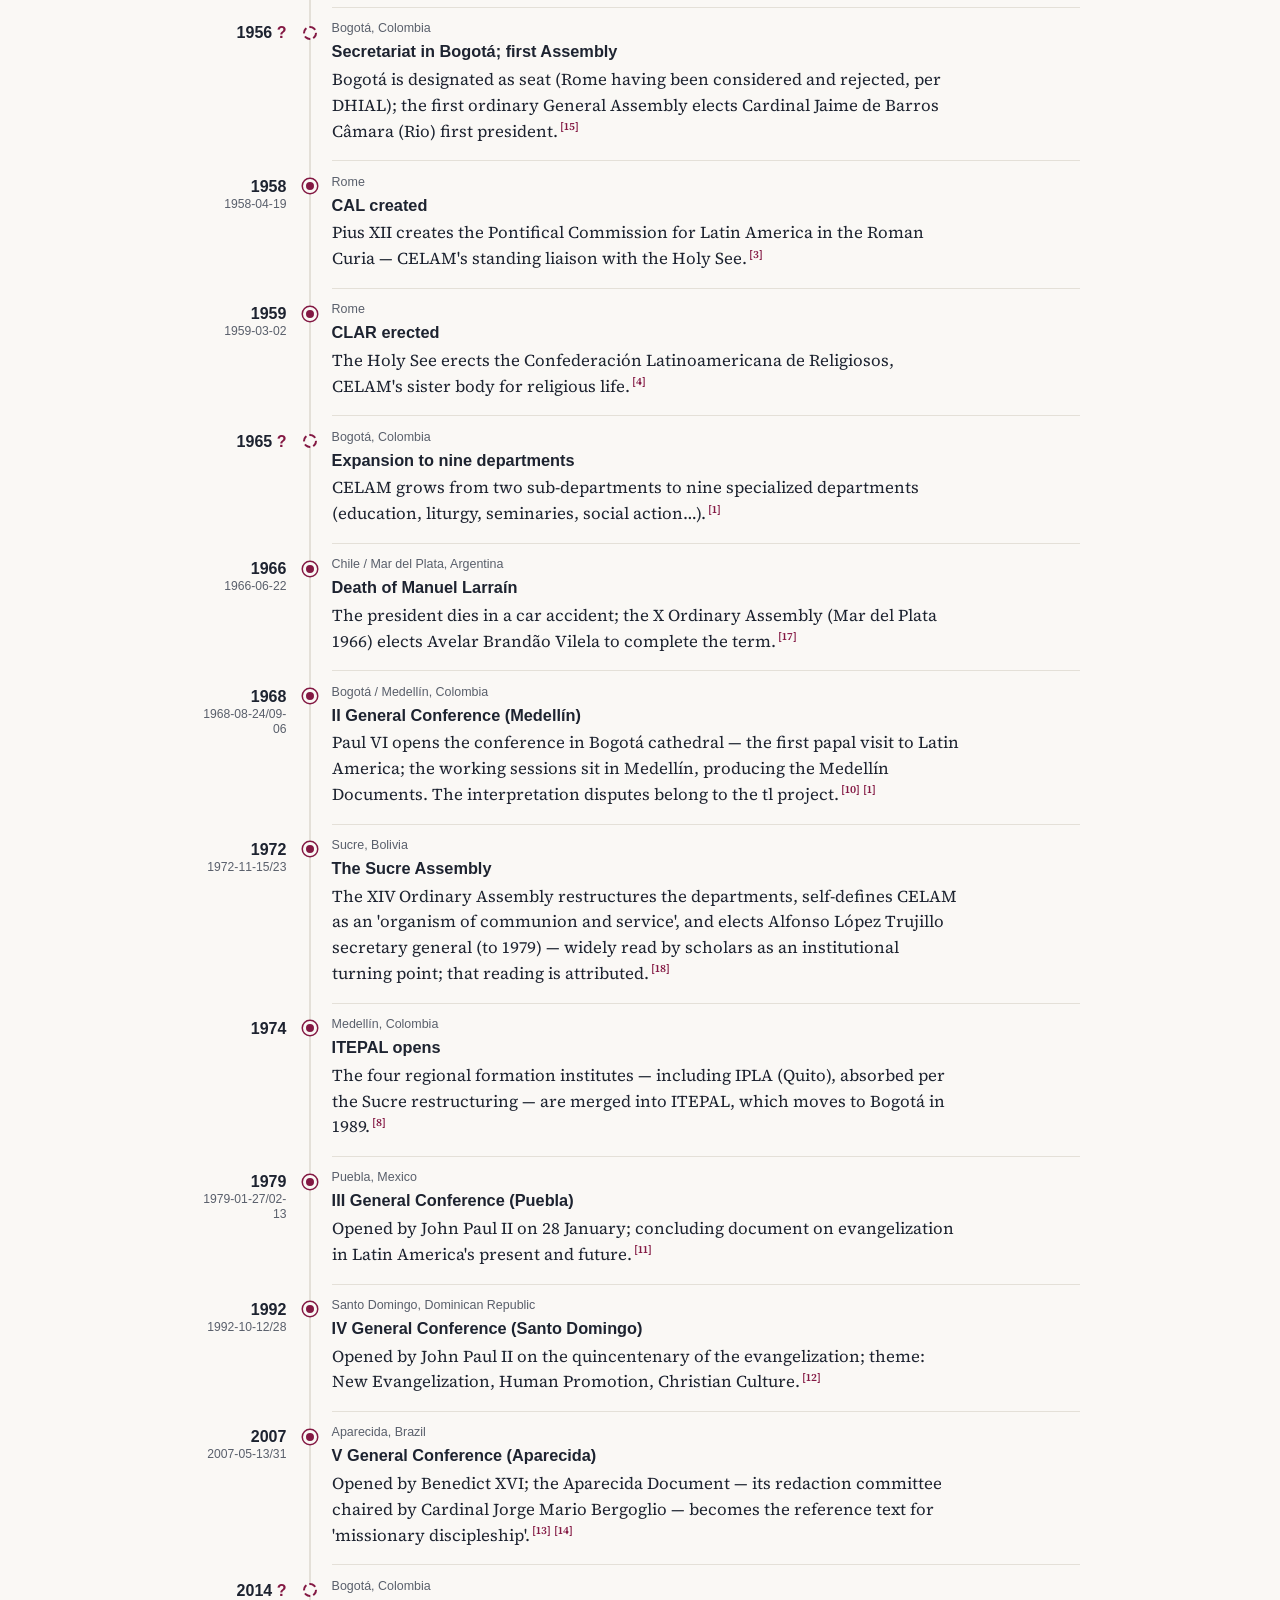
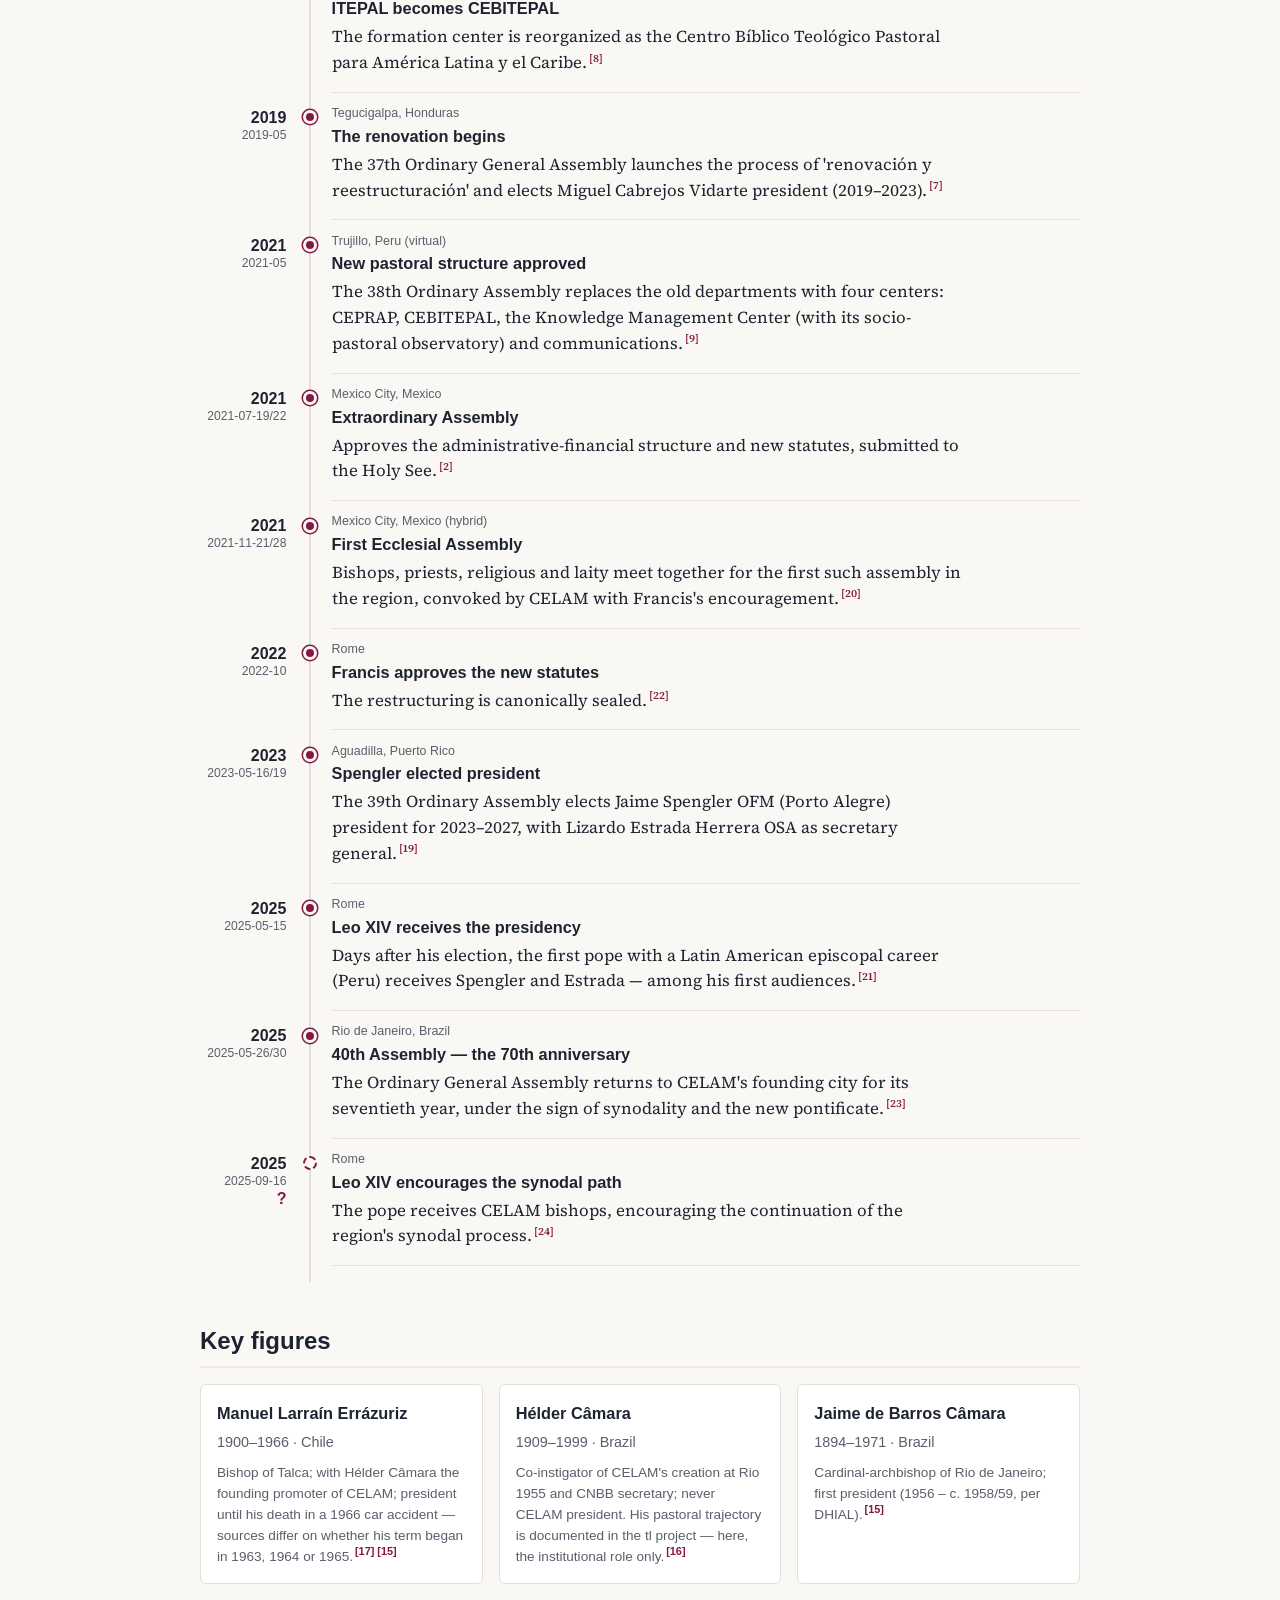
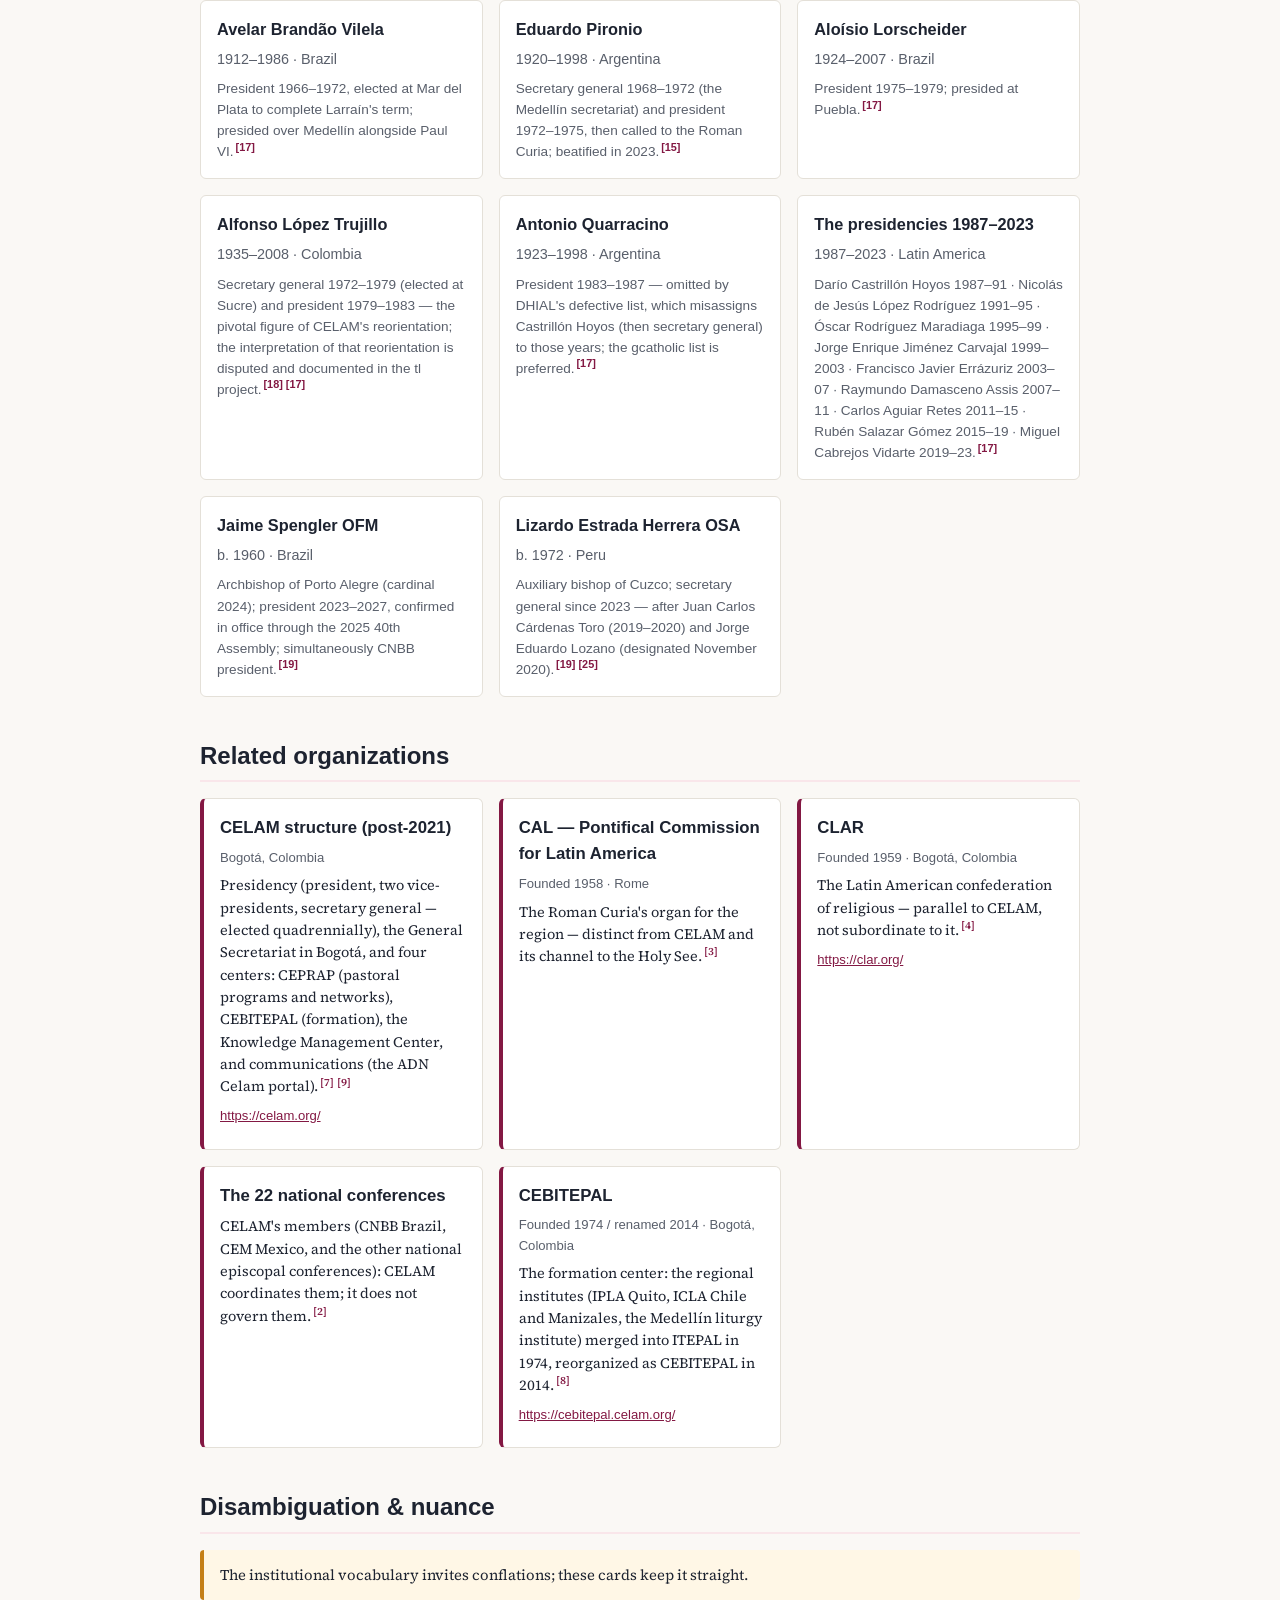
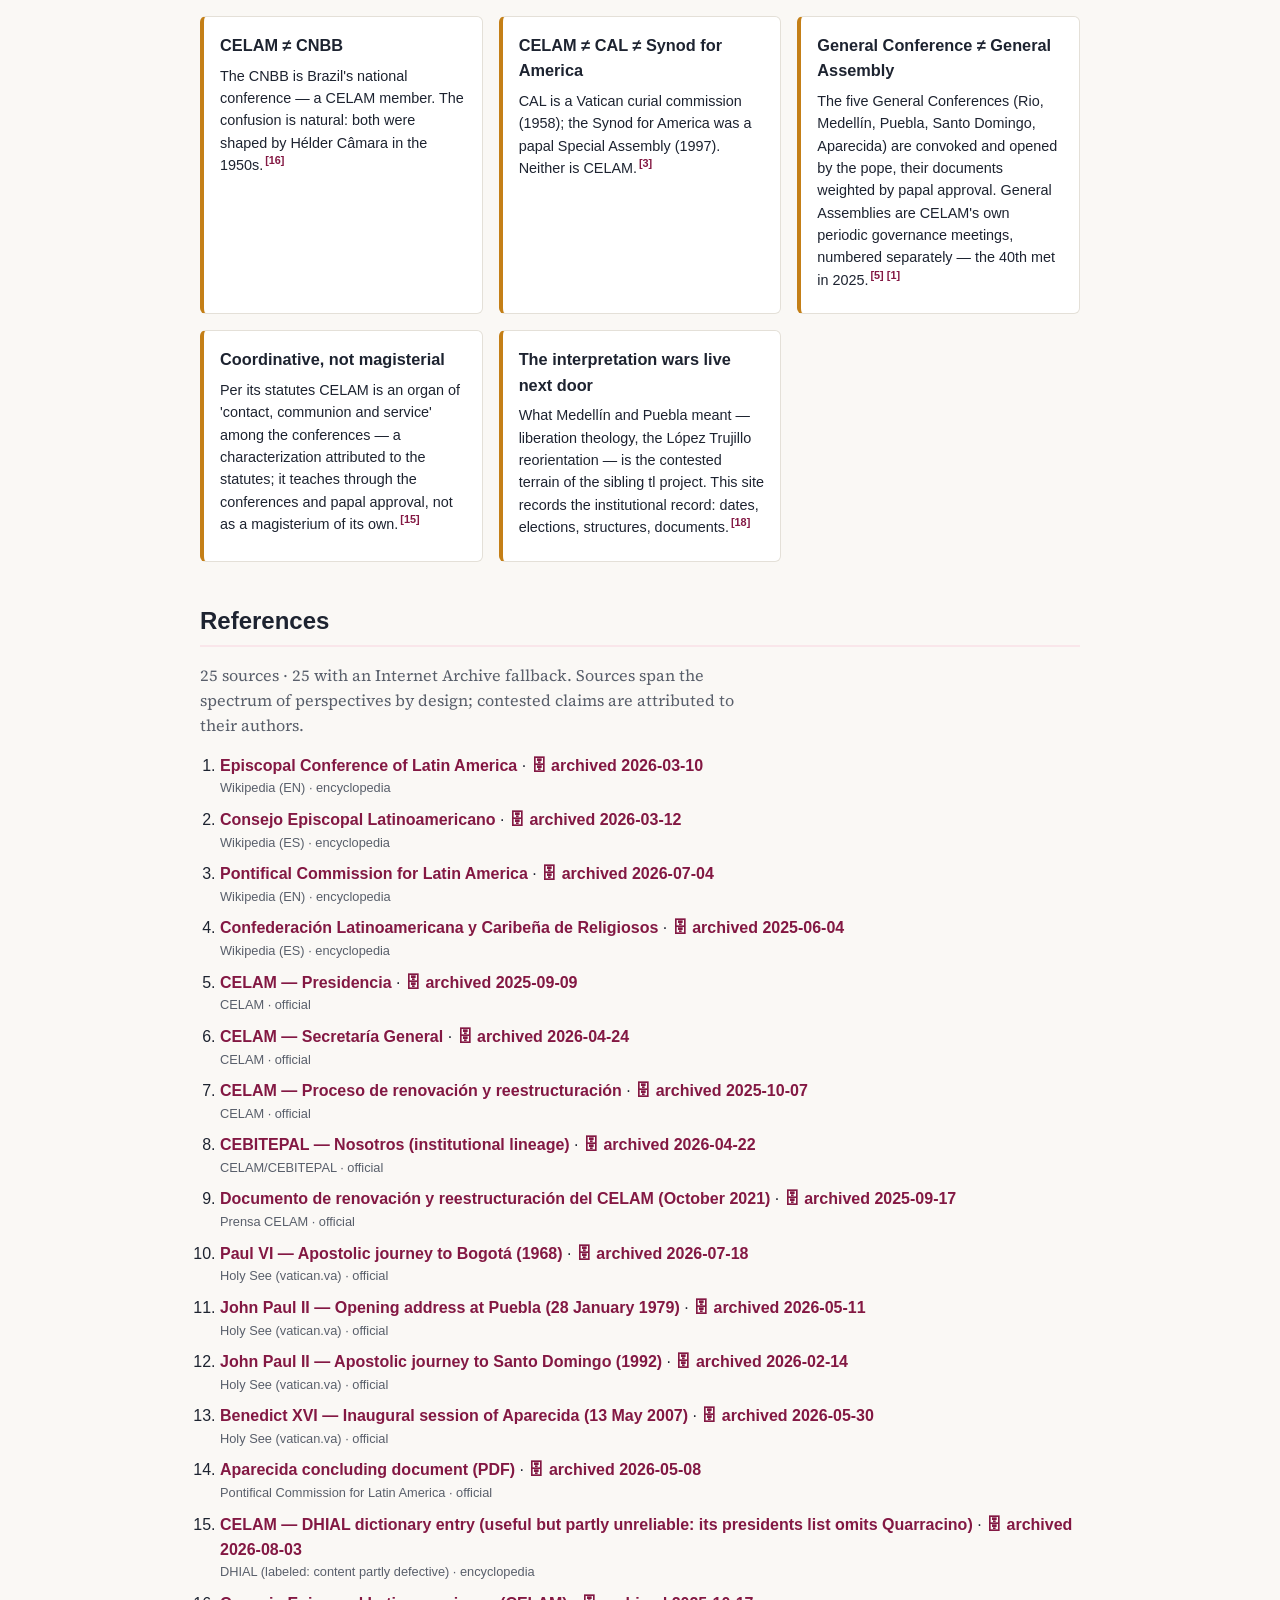
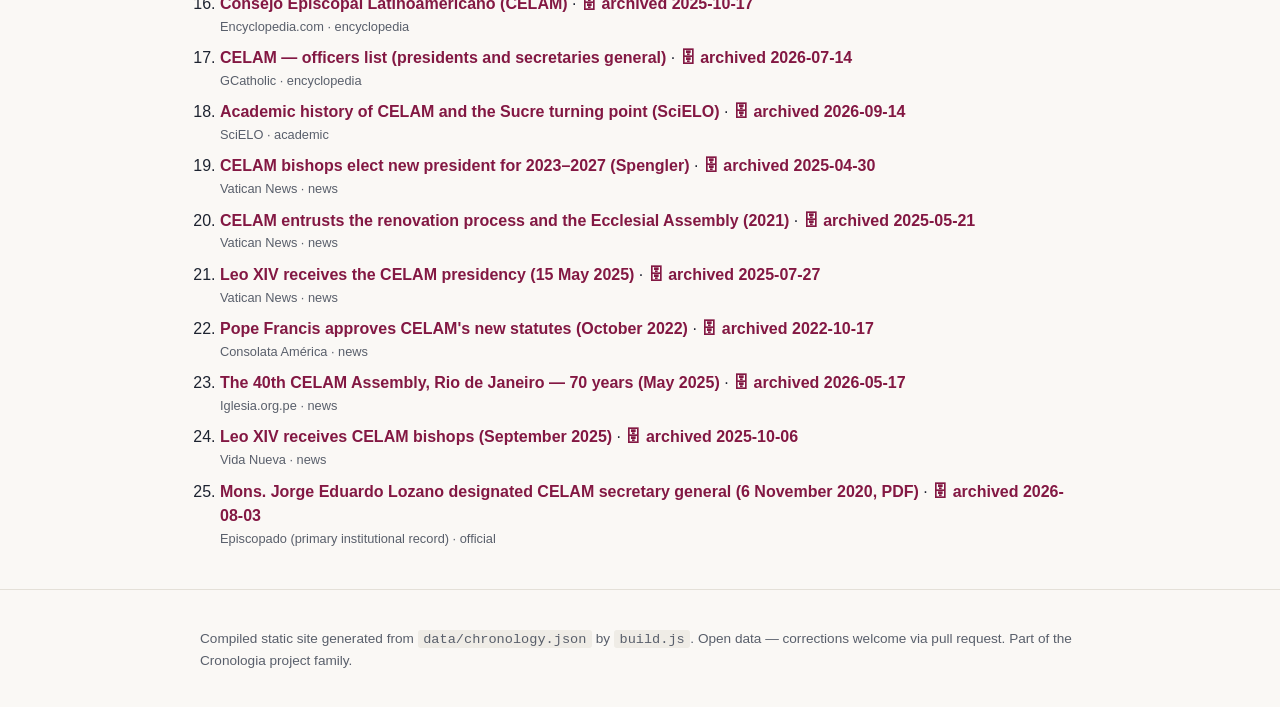
==== commit 99c10a20: "Adopt core#74/#118/#119/#120/#121/#123/#3: vocabulary, look, citations, disputed dates, shared tests" ====
--- a/docs/en/index.html
+++ b/docs/en/index.html
@@ -15,6 +15,7 @@
   </script>
   <link rel="stylesheet" href="../styles.css">
   <script src="../river.js" defer></script>
+  <script src="../cite.js" defer data-label="Reference" data-all="All references"></script>
   <link rel="canonical" href="https://cronologia.github.io/celam/en/">
   <link rel="alternate" hreflang="en" href="https://cronologia.github.io/celam/en/">
   <link rel="alternate" hreflang="es" href="https://cronologia.github.io/celam/es/">
--- a/docs/styles.css
+++ b/docs/styles.css
@@ -2,7 +2,7 @@
   --bg: #faf8f5;
   --surface: #ffffff;
   --ink: #1d2330;
-  --muted: #6b7280;
+  --muted: #595f6b;
   --accent: #831843;
   --accent-dark: #5a0f2e;
   --accent-soft: #f3dfe9;
@@ -294,7 +294,7 @@
 .lang-switch { float: right; display: flex; gap: .35rem; align-items: center; font-size: .8rem; font-weight: 700; }
 .lang-switch a { color: var(--muted); text-decoration: none; padding: .1rem .3rem; border-radius: 3px; }
 .lang-switch a:hover { color: var(--accent); background: var(--accent-soft); }
-.lang-switch .lang-current { color: var(--accent); background: var(--accent-soft); padding: .1rem .3rem; border-radius: 3px; }
+.lang-switch .lang-current { color: var(--accent-dark); background: var(--accent-soft); padding: .1rem .3rem; border-radius: 3px; }
 
 /* Machine-translation disclaimer (non-English pages) */
 .i18n-disclaimer {
@@ -413,8 +413,8 @@
 /* Four steps of intensity — always alongside the printed number, never instead. */
 .sw-i1 { background: color-mix(in srgb, var(--accent) 12%, transparent); }
 .sw-i2 { background: color-mix(in srgb, var(--accent) 28%, transparent); }
-.sw-i3 { background: color-mix(in srgb, var(--accent) 46%, transparent); }
-.sw-i4 { background: color-mix(in srgb, var(--accent) 64%, transparent); }
+.sw-i3 { background: var(--accent); }
+.sw-i4 { background: var(--accent-dark); }
 .sw-i3 a, .sw-i4 a { color: #fff; }
 .sw-zero { background: transparent; }
 .sw-zero::after { content: '·'; color: var(--muted); }
@@ -454,9 +454,9 @@
 .rv-l0 { --c: var(--accent); }
 .rv-lanes .rv-l0 { --c: #4338a0; }
 .rv-l1 { --c: #13776d; }
-.rv-l2 { --c: #a8620f; }
+.rv-l2 { --c: #9d5c0e; }
 .rv-l3 { --c: #b0306a; }
-.rv-l4 { --c: #2f7fb5; }
+.rv-l4 { --c: #2a72a2; }
 .rv-l5 { --c: #5e7a1a; }
 .rv-l6 { --c: #8a5a44; }
 .rv-l7 { --c: #555f6d; }
@@ -528,3 +528,150 @@
   .rv-e[hidden] { display: grid; }
   .rv-card { animation: none; }
 }
+
+.rv-ribbon .rv-hl { font-size: 9.5px; font-weight: 700; fill: var(--ink); }
+.rv-ribbon .rv-hl-tick { stroke: var(--ink); stroke-width: 1; stroke-dasharray: 2 2; opacity: .55; }
+.rv-claims { margin: .55rem 0 0; font-size: .86rem; }
+.rv-claims-h { margin: 0 0 .3rem; font-size: .72rem; font-weight: 700; letter-spacing: .04em; text-transform: uppercase; color: var(--muted); }
+.rv-claims-h span { font-weight: 600; letter-spacing: 0; text-transform: none; margin-left: .3rem; }
+.rv-span { position: relative; height: 12px; margin: 0 .4rem .35rem; border-bottom: 1px solid var(--line); max-width: 22rem; }
+.rv-span i, .rv-span b { position: absolute; bottom: -1px; }
+.rv-span .rv-ct { width: 2px; height: 9px; margin-left: -1px; background: var(--accent); }
+.rv-span .rv-cr { height: 5px; min-width: 2px; background: color-mix(in srgb, var(--accent) 45%, transparent); border: 1px solid var(--accent); border-radius: 2px; }
+.rv-span b { width: 9px; height: 9px; margin-left: -4.5px; bottom: -5px; border-radius: 50%; background: var(--bg); border: 2px solid var(--accent); }
+.rv-claims ul { margin: 0; padding-left: 1.1rem; }
+.rv-claims li { margin: .1rem 0; }
+.rv-cyr { font-weight: 700; font-variant-numeric: tabular-nums; }
+
+/* ---------------------------------------------------------------------------
+   Citation previews (core#119): a click or tap on [n] shows the reference
+   beside the claim (src/cite.js). Colours come from the page tokens, so the
+   dark scheme needs nothing of its own. Never printed.
+   --------------------------------------------------------------------------- */
+.cite-pop {
+  position: fixed; inset: auto; margin: 0; max-width: min(26rem, calc(100vw - 16px));
+  padding: .7rem .85rem .6rem; background: var(--surface); color: var(--ink);
+  border: 1px solid var(--line); border-radius: 8px; font-size: .88rem; line-height: 1.45;
+  box-shadow: 0 8px 28px rgb(0 0 0 / .18);
+}
+.cite-pop-head { margin: 0 0 .3rem; font-size: .72rem; font-weight: 700; letter-spacing: .04em; text-transform: uppercase; color: var(--muted); }
+.cite-pop-body > a:first-child { font-weight: 600; }
+.cite-pop-body .ref-meta { margin-top: .15rem; }
+.cite-pop-foot { margin: .5rem 0 0; font-size: .8rem; }
+sup.cite a[aria-expanded] { text-decoration: underline; }
+@media print { .cite-pop { display: none !important; } }
+
+/* ---------------------------------------------------------------------------
+   Look and feel (core#118): a text face for the prose, and a palette derived
+   from one colour. Source Serif 4 (SIL OFL, src/fonts/OFL.txt) is self-hosted
+   - no font CDN, nothing that tracks readers - in two subsets: Latin (en, es,
+   pt) and Latin Extended, which a page downloads only if it uses one of its
+   characters. Navigation, labels, tables and figures stay in the system
+   face; only running prose takes the serif, with old-style figures.
+   Each site declares --accent; the dark shade and the soft tint derive from
+   it in OKLCH, calibrated against the 23 hand-tuned pairs (mean deltaE 0.02
+   and 0.009). A browser without relative colour syntax keeps the site's own
+   declared values.
+   --------------------------------------------------------------------------- */
+@font-face { font-family: 'Source Serif 4'; font-style: normal; font-weight: 400; font-display: swap;
+  src: url('fonts/source-serif-4-latin-400-normal.woff2') format('woff2'); unicode-range: U+0000-00FF,U+0131,U+0152-0153,U+02BB-02BC,U+02C6,U+02DA,U+02DC,U+0304,U+0308,U+0329,U+2000-206F,U+20AC,U+2122,U+2191,U+2193,U+2212,U+2215,U+FEFF,U+FFFD; }
+@font-face { font-family: 'Source Serif 4'; font-style: italic; font-weight: 400; font-display: swap;
+  src: url('fonts/source-serif-4-latin-400-italic.woff2') format('woff2'); unicode-range: U+0000-00FF,U+0131,U+0152-0153,U+02BB-02BC,U+02C6,U+02DA,U+02DC,U+0304,U+0308,U+0329,U+2000-206F,U+20AC,U+2122,U+2191,U+2193,U+2212,U+2215,U+FEFF,U+FFFD; }
+@font-face { font-family: 'Source Serif 4'; font-style: normal; font-weight: 600; font-display: swap;
+  src: url('fonts/source-serif-4-latin-600-normal.woff2') format('woff2'); unicode-range: U+0000-00FF,U+0131,U+0152-0153,U+02BB-02BC,U+02C6,U+02DA,U+02DC,U+0304,U+0308,U+0329,U+2000-206F,U+20AC,U+2122,U+2191,U+2193,U+2212,U+2215,U+FEFF,U+FFFD; }
+@font-face { font-family: 'Source Serif 4'; font-style: normal; font-weight: 400; font-display: swap;
+  src: url('fonts/source-serif-4-latin-ext-400-normal.woff2') format('woff2'); unicode-range: U+0100-02BA,U+02BD-02C5,U+02C7-02CC,U+02CE-02D7,U+02DD-02FF,U+0304,U+0308,U+0329,U+1D00-1DBF,U+1E00-1E9F,U+1EF2-1EFF,U+2020,U+20A0-20AB,U+20AD-20C0,U+2113,U+2C60-2C7F,U+A720-A7FF; }
+@font-face { font-family: 'Source Serif 4'; font-style: italic; font-weight: 400; font-display: swap;
+  src: url('fonts/source-serif-4-latin-ext-400-italic.woff2') format('woff2'); unicode-range: U+0100-02BA,U+02BD-02C5,U+02C7-02CC,U+02CE-02D7,U+02DD-02FF,U+0304,U+0308,U+0329,U+1D00-1DBF,U+1E00-1E9F,U+1EF2-1EFF,U+2020,U+20A0-20AB,U+20AD-20C0,U+2113,U+2C60-2C7F,U+A720-A7FF; }
+@font-face { font-family: 'Source Serif 4'; font-style: normal; font-weight: 600; font-display: swap;
+  src: url('fonts/source-serif-4-latin-ext-600-normal.woff2') format('woff2'); unicode-range: U+0100-02BA,U+02BD-02C5,U+02C7-02CC,U+02CE-02D7,U+02DD-02FF,U+0304,U+0308,U+0329,U+1D00-1DBF,U+1E00-1E9F,U+1EF2-1EFF,U+2020,U+20A0-20AB,U+20AD-20C0,U+2113,U+2C60-2C7F,U+A720-A7FF; }
+:root { --font-text: 'Source Serif 4', Georgia, 'Times New Roman', serif; }
+@supports (color: oklch(from red l c h)) {
+  :root {
+    --accent-dark: oklch(from var(--accent) calc(l * .76) c h);
+    --accent-soft: oklch(from var(--accent) .94 calc(c * .15) h);
+  }
+}
+.rv-text, .date-note, .section-intro, .rv-claims li, .notice, blockquote,
+#about p, #about li, #about dd,
+.cat-item p:not([class]), .related-card p:not([class]), .party-card p:not([class]) {
+  font-family: var(--font-text); font-variant-numeric: oldstyle-nums proportional-nums;
+}
+.rv-text { font-size: 1.04rem; line-height: 1.55; }
+
+/* ---------------------------------------------------------------------------
+   Print (core#3): the page on paper. On screen a reference is a link; on paper
+   it is only useful with its address, and with the archived copy's address
+   when the live one may be gone. Headings never end a page.
+   --------------------------------------------------------------------------- */
+@page { margin: 16mm 14mm; }
+@media print {
+  ol.references a[href^="http"]:not(.archive-link)::after,
+  ol.references a.archive-link::after {
+    content: " <" attr(href) ">"; font-size: .72rem; font-weight: 400; color: #444; word-break: break-all;
+  }
+  h2, h3 { break-after: avoid; page-break-after: avoid; }
+  .notice, ol.references li, .rv-claims { break-inside: avoid; page-break-inside: avoid; }
+  .rv-empty, .rv-status { display: none; }
+}
+
+/* ---------------------------------------------------------------------------
+   Dark mode (core#113): follows the reader's system setting; the light page
+   is untouched. A self-contained block, appended last, so it layers over any
+   site's copy of the stylesheet: it redefines the base tokens and restates
+   only the rules that hard-code a light colour. The site accent is a dark
+   hue, so wherever it is TEXT it is lifted to --accent-hi; where it is a fill
+   it stays the accent. Screen only: print keeps the light page.
+   --------------------------------------------------------------------------- */
+@media screen and (prefers-color-scheme: dark) {
+  :root {
+    color-scheme: dark;
+    --bg: #121418; --surface: #1a1d23; --ink: #e4e6ea; --muted: #9ba2ae; --line: #2d313a;
+    --accent-hi: color-mix(in srgb, var(--accent) 45%, #ffffff);
+    --accent-soft: color-mix(in srgb, var(--accent) 26%, #1a1d23);
+    --accent-dark: var(--accent-hi);
+    --card: var(--surface);
+  }
+  .site-header { background: linear-gradient(135deg, color-mix(in srgb, var(--accent) 45%, #000000), var(--accent)); }
+  .site-nav { background: #0d0f13; box-shadow: 0 1px 0 var(--line); }
+  a { color: var(--accent-hi); }
+  .site-nav a { color: #e8e6e1; }
+  .facts dt, .flag, .related-link a, sup.cite a, ol.references a, .archive-link:hover,
+  .lang-switch a:hover, .lang-switch .lang-current, .party-link a { color: var(--accent-hi); }
+  .glossary-link { color: var(--accent-hi); border-bottom-color: var(--accent-hi); }
+  .notice-attribution { background: #2a2416; }
+  .i18n-disclaimer { background: #2a2416; border-bottom-color: #4a3d1f; color: #e3cf8f; }
+  table.meetings thead th { background: #0d0f13; }
+  table.meetings tbody tr:nth-child(even) { background: #16191e; }
+  .site-footer code { background: #262a31; }
+  .lineage-branch.lineage-separate { background: #211d14; }
+  .lineage-separate .tree-status { color: #e7c58a; background: #3a2f18; }
+  .tree-edge-label { background: #23262d; }
+  .nc-track { background: #262a31; }
+  .latam-bg { fill: #2a2e36; stroke: #121418; }
+  .latam-c { fill: #353a44; stroke: #121418; }
+  .latam-c.map-t1, .atlas-swatch.map-t1 { fill: color-mix(in srgb, var(--accent) 70%, #2a2e36); background: color-mix(in srgb, var(--accent) 70%, #2a2e36); }
+  .latam-c.map-t2, .atlas-swatch.map-t2 { fill: color-mix(in srgb, var(--accent) 45%, #2a2e36); background: color-mix(in srgb, var(--accent) 45%, #2a2e36); }
+  .latam-c.map-t3, .atlas-swatch.map-t3 { fill: color-mix(in srgb, var(--accent) 25%, #2a2e36); background: color-mix(in srgb, var(--accent) 25%, #2a2e36); }
+  .atlas-swatch { background: #353a44; }
+  .sw-has-unverified { background-image: repeating-linear-gradient(45deg, rgba(18,20,24,.55) 0 3px, transparent 3px 6px); }
+  .al-tab[aria-selected="true"] { color: #121418; }
+  .al-favourable .al-node-status, .al-favourable .al-status { color: #7fd1a0; }
+  .al-negative .al-node-status, .al-negative .al-status { color: #f0a0ab; }
+  .al-inconclusive .al-node-status, .al-inconclusive .al-status,
+  .al-reported-undocumented .al-node-status, .al-reported-undocumented .al-status { color: #e3c77a; }
+  .al-pending .al-node-status, .al-pending .al-status { color: #8cc8e6; }
+  .al-adjacent .al-node-status, .al-adjacent .al-status { color: #c3a9e8; }
+  .rv-l0 { --c: var(--accent-hi); }
+  .rv-lanes .rv-l0 { --c: #9d93ff; }
+  /* The light scheme's solid heat steps would sink into the dark page; the
+     translucent steps keep the scale reading dark-to-bright. */
+  .sw-i3 { background: color-mix(in srgb, var(--accent) 46%, transparent); }
+  .sw-i4 { background: color-mix(in srgb, var(--accent) 64%, transparent); }
+  .rv-span .rv-ct { background: var(--accent-hi); }
+  .rv-span .rv-cr { border-color: var(--accent-hi); background: color-mix(in srgb, var(--accent-hi) 35%, transparent); }
+  .rv-span b { border-color: var(--accent-hi); }
+  .rv-l1 { --c: #4fc4b5; } .rv-l2 { --c: #e3a24f; } .rv-l3 { --c: #f07aa8; }
+  .rv-l4 { --c: #6fb4e8; } .rv-l5 { --c: #a8c25a; } .rv-l6 { --c: #d49a7e; } .rv-l7 { --c: #a3adbb; }
+  .rv-win { fill: var(--accent-hi); stroke: var(--accent-hi); }
+}
